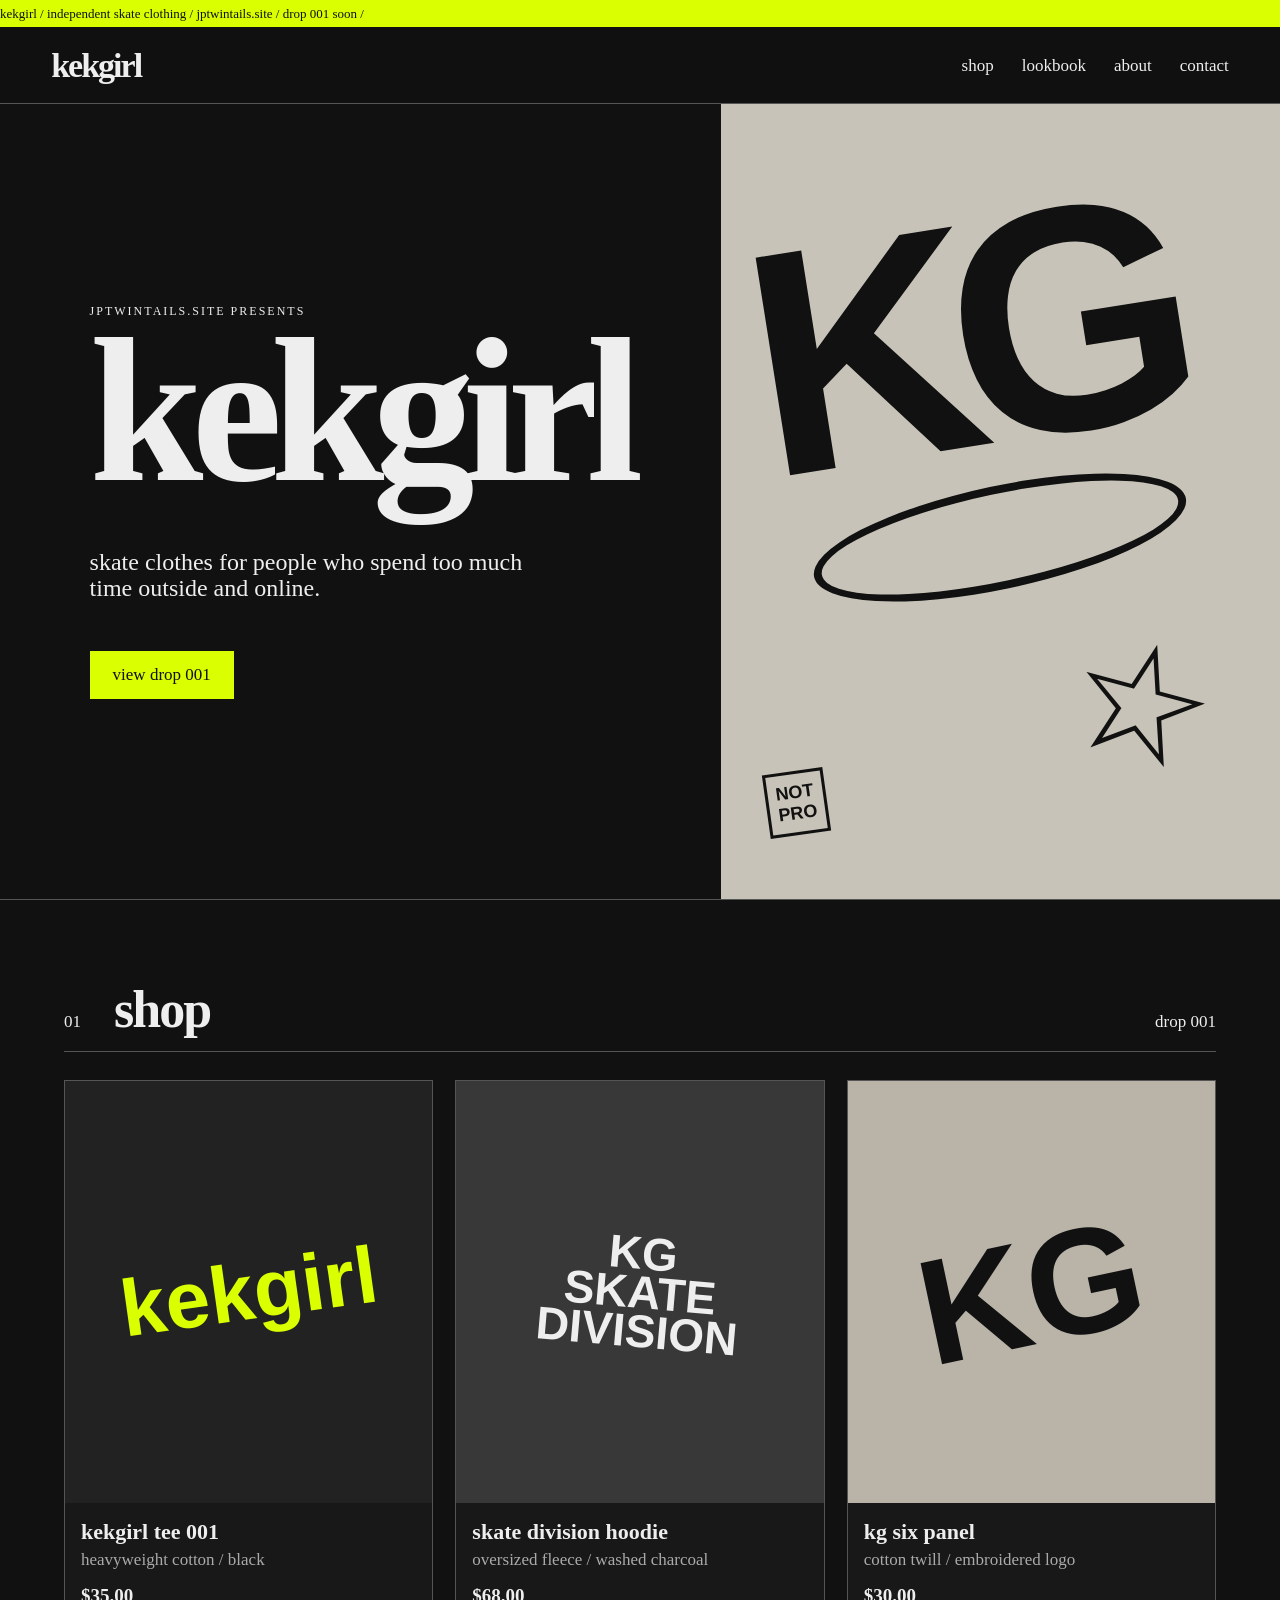
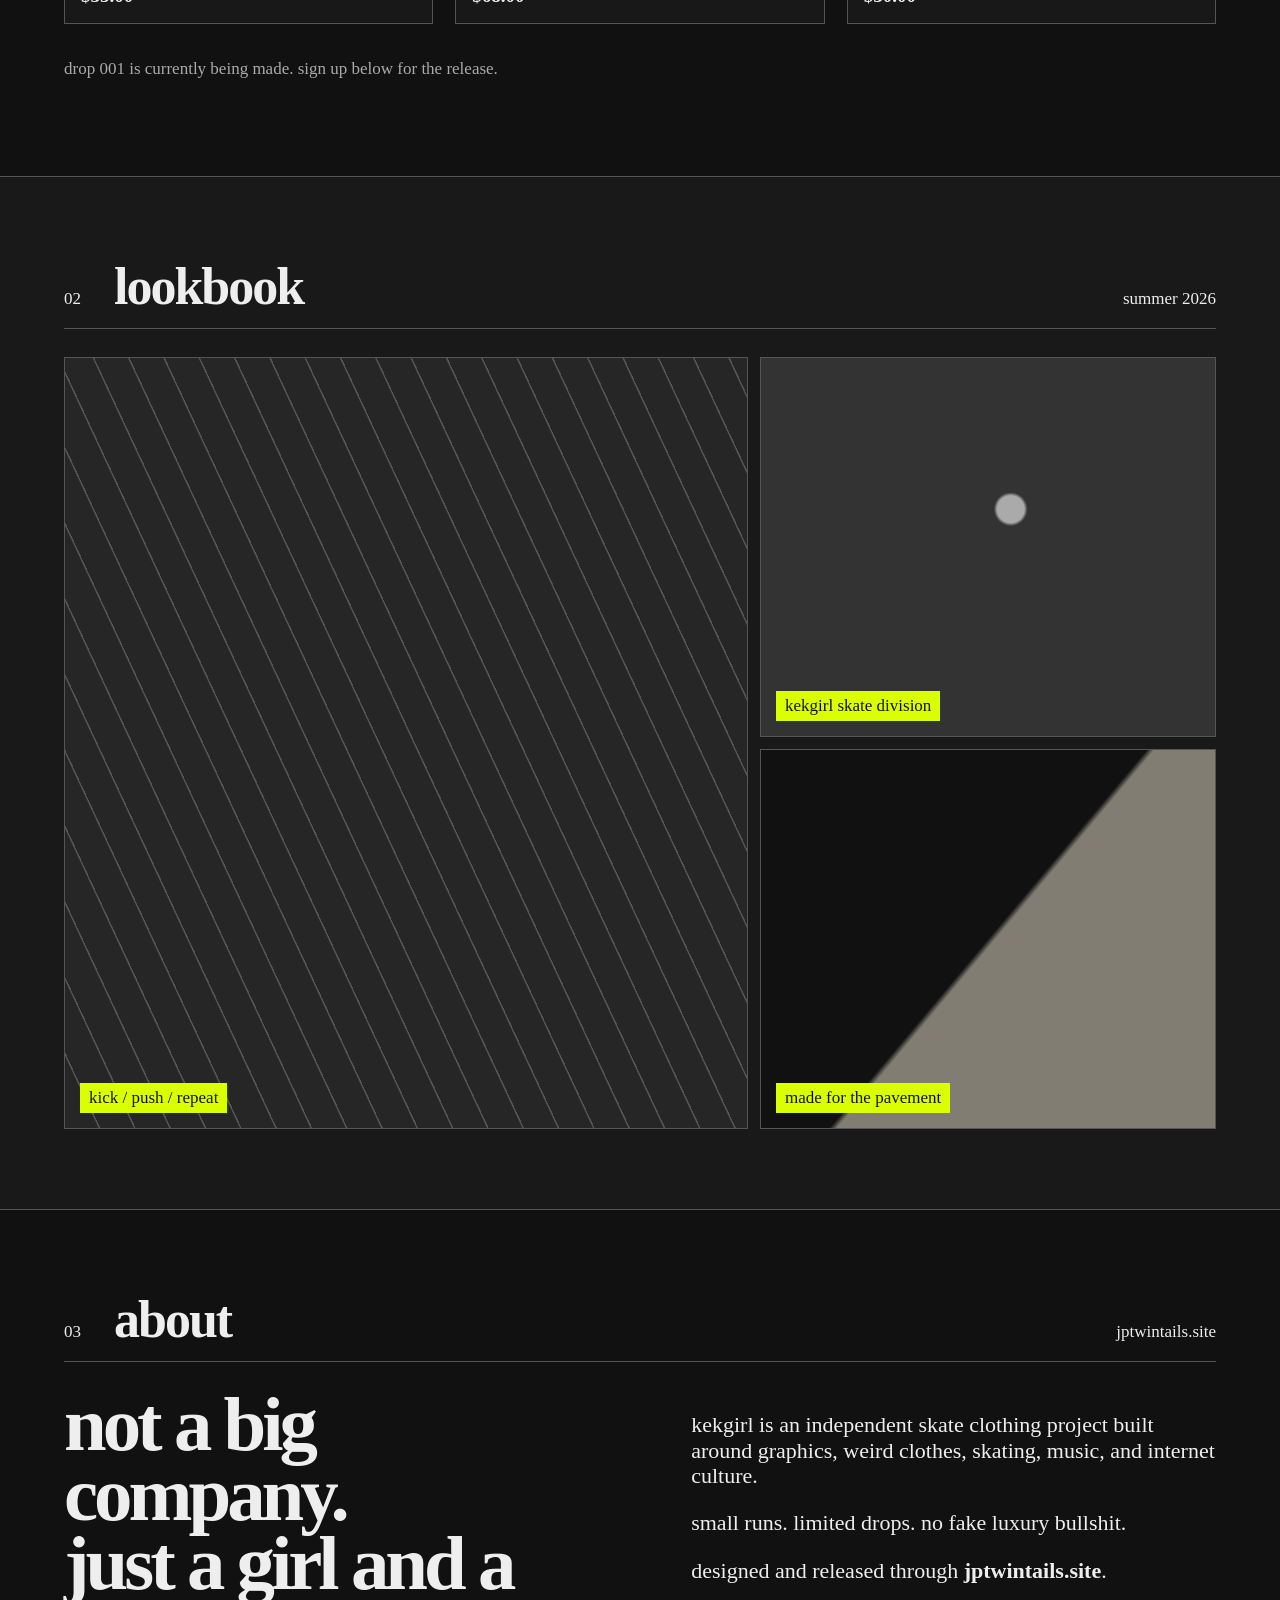
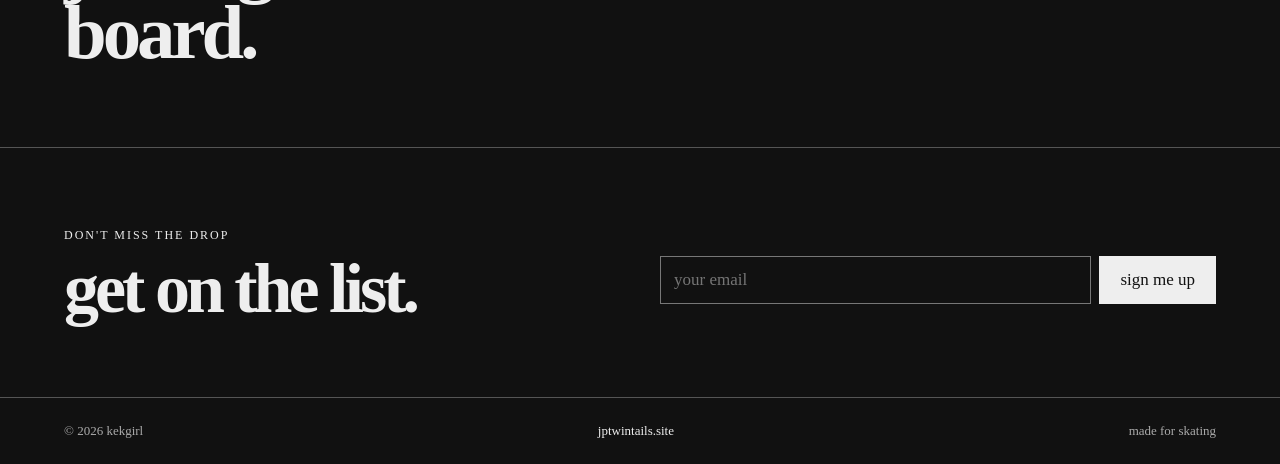
==== index.html @ ff152572 "Add files via upload" ====
<!doctype html>
<html lang="en">
<head>
  <meta charset="utf-8">
  <meta name="viewport" content="width=device-width,initial-scale=1">
  <title>jptwintails.site — kekgirl</title>
  <meta name="description" content="kekgirl — independent skate clothing from jptwintails.site.">
  <link rel="stylesheet" href="style.css">
</head>
<body>
  <div class="ticker">kekgirl / independent skate clothing / jptwintails.site / drop 001 soon /</div>

  <header class="site-header">
    <a class="logo" href="index.html">kekgirl</a>
    <button class="menu-button" aria-label="open menu">menu</button>
    <nav>
      <a href="#shop">shop</a>
      <a href="#lookbook">lookbook</a>
      <a href="#about">about</a>
      <a href="#contact">contact</a>
    </nav>
  </header>

  <main>
    <section class="hero">
      <div class="hero-copy">
        <p class="eyebrow">jptwintails.site presents</p>
        <h1>kekgirl</h1>
        <p class="hero-text">skate clothes for people who spend too much time outside and online.</p>
        <a class="button" href="#shop">view drop 001</a>
      </div>
      <div class="hero-art" aria-label="kekgirl skate graphic">
        <div class="scribble">KG</div>
        <div class="deck"></div>
        <div class="girl">☆</div>
        <span class="stamp">NOT<br>PRO</span>
      </div>
    </section>

    <section id="shop" class="section">
      <div class="section-title">
        <span>01</span><h2>shop</h2><span>drop 001</span>
      </div>
      <div class="products">
        <article class="product">
          <div class="product-image tee"><span>kekgirl</span></div>
          <div class="product-info"><h3>kekgirl tee 001</h3><p>heavyweight cotton / black</p><strong>$35.00</strong></div>
        </article>
        <article class="product">
          <div class="product-image hoodie"><span>KG<br>SKATE<br>DIVISION</span></div>
          <div class="product-info"><h3>skate division hoodie</h3><p>oversized fleece / washed charcoal</p><strong>$68.00</strong></div>
        </article>
        <article class="product">
          <div class="product-image cap"><span>KG</span></div>
          <div class="product-info"><h3>kg six panel</h3><p>cotton twill / embroidered logo</p><strong>$30.00</strong></div>
        </article>
      </div>
      <p class="coming">drop 001 is currently being made. sign up below for the release.</p>
    </section>

    <section id="lookbook" class="lookbook section">
      <div class="section-title"><span>02</span><h2>lookbook</h2><span>summer 2026</span></div>
      <div class="look-grid">
        <div class="look look-a"><span>kick / push / repeat</span></div>
        <div class="look look-b"><span>kekgirl skate division</span></div>
        <div class="look look-c"><span>made for the pavement</span></div>
      </div>
    </section>

    <section id="about" class="about section">
      <div class="section-title"><span>03</span><h2>about</h2><span>jptwintails.site</span></div>
      <div class="about-grid">
        <h2>not a big company.<br>just a girl and a board.</h2>
        <div>
          <p>kekgirl is an independent skate clothing project built around graphics, weird clothes, skating, music, and internet culture.</p>
          <p>small runs. limited drops. no fake luxury bullshit.</p>
          <p>designed and released through <b>jptwintails.site</b>.</p>
        </div>
      </div>
    </section>

    <section id="contact" class="signup section">
      <div>
        <p class="eyebrow">don't miss the drop</p>
        <h2>get on the list.</h2>
      </div>
      <form onsubmit="event.preventDefault(); this.querySelector('.status').textContent='you are on the list.';">
        <input type="email" placeholder="your email" required>
        <button type="submit">sign me up</button>
        <small class="status"></small>
      </form>
    </section>
  </main>

  <footer>
    <span>© 2026 kekgirl</span>
    <a href="index.html">jptwintails.site</a>
    <span>made for skating</span>
  </footer>
  <script src="script.js"></script>
</body>
</html>
---- style.css ----
*{box-sizing:border-box}html{scroll-behavior:smooth}body{margin:0;background:#111;color:#eee;font-family:"Times New Roman",Times,serif;font-size:17px;overflow-x:hidden}a{color:inherit;text-decoration:none}button,input{font:inherit}.ticker{height:28px;background:#d9ff00;color:#111;display:flex;align-items:center;white-space:nowrap;overflow:hidden;font-size:13px;text-transform:lowercase;border-bottom:1px solid #111}.site-header{height:76px;border-bottom:1px solid #555;display:flex;align-items:center;justify-content:space-between;padding:0 4vw;position:sticky;top:0;background:#111e;backdrop-filter:blur(8px);z-index:10}.logo{font-size:34px;font-weight:bold;letter-spacing:-2px}.site-header nav{display:flex;gap:28px;text-transform:lowercase}.site-header nav a:hover{text-decoration:underline}.menu-button{display:none;background:none;border:0;color:#eee}.hero{min-height:calc(100vh - 104px);display:grid;grid-template-columns:1fr 1fr;border-bottom:1px solid #555}.hero-copy{padding:10vw 7vw;display:flex;flex-direction:column;align-items:flex-start;justify-content:center}.eyebrow{text-transform:uppercase;font-size:12px;letter-spacing:2px;margin:0 0 18px}.hero h1{font-size:clamp(90px,16vw,220px);line-height:.72;margin:0 0 40px;letter-spacing:-12px}.hero-text{font-size:24px;max-width:470px;line-height:1.1}.button{margin-top:25px;background:#d9ff00;color:#111;padding:13px 22px;border:1px solid #d9ff00}.button:hover{background:#111;color:#d9ff00}.hero-art{position:relative;overflow:hidden;background:#c7c3b8;min-height:550px;color:#111}.scribble{position:absolute;font:bold 25vw/1 Arial,sans-serif;letter-spacing:-30px;left:5%;top:9%;transform:rotate(-9deg)}.deck{position:absolute;width:68%;height:13%;border:8px solid #111;border-radius:50%;left:16%;top:48%;transform:rotate(-12deg)}.girl{position:absolute;right:12%;bottom:13%;font:160px Arial;transform:rotate(15deg)}.stamp{position:absolute;left:8%;bottom:8%;border:3px solid #111;padding:8px;font:bold 18px Arial;transform:rotate(-8deg)}.section{padding:80px 5vw;border-bottom:1px solid #555}.section-title{display:grid;grid-template-columns:50px 1fr auto;align-items:baseline;border-bottom:1px solid #555;padding-bottom:12px;margin-bottom:28px;text-transform:lowercase}.section-title h2{font-size:52px;margin:0;letter-spacing:-2px}.products{display:grid;grid-template-columns:repeat(3,1fr);gap:22px}.product{border:1px solid #555;background:#181818}.product-image{aspect-ratio:1/1.15;display:flex;align-items:center;justify-content:center;position:relative;overflow:hidden}.product-image.tee{background:#222;color:#d9ff00}.tee span{font:bold 80px Arial;transform:rotate(-8deg)}.product-image.hoodie{background:#383838}.hoodie span{font:bold 46px Arial;text-align:center;line-height:.85;transform:rotate(5deg)}.product-image.cap{background:#b9b3a8;color:#111}.cap span{font:bold 150px Arial;transform:rotate(-12deg)}.product-info{padding:16px}.product-info h3{margin:0 0 5px;font-size:22px}.product-info p{margin:0 0 15px;color:#aaa}.product-info strong{font-size:19px}.coming{color:#aaa;margin-top:35px}.lookbook{background:#191919}.look-grid{display:grid;grid-template-columns:1.2fr .8fr;grid-template-rows:380px 380px;gap:12px}.look{border:1px solid #555;background:#333;position:relative;overflow:hidden}.look span{position:absolute;bottom:15px;left:15px;background:#d9ff00;color:#111;padding:5px 9px}.look-a{grid-row:span 2;background:repeating-linear-gradient(65deg,#262626 0 30px,#555 31px 32px)}.look-b{background:radial-gradient(circle at 55% 40%,#aaa 0 4%,#333 5% 100%)}.look-c{background:linear-gradient(130deg,#111 0 50%,#827d72 51%)}.about-grid{display:grid;grid-template-columns:1fr 1fr;gap:8vw}.about-grid h2{font-size:clamp(40px,6vw,82px);line-height:.9;letter-spacing:-4px;margin:0}.about-grid p{font-size:22px;line-height:1.15}.signup{display:grid;grid-template-columns:1fr 1fr;gap:40px;align-items:end}.signup h2{font-size:70px;line-height:.8;margin:0;letter-spacing:-4px}.signup form{display:flex;flex-wrap:wrap;gap:8px}.signup input{flex:1;min-width:200px;background:#111;color:#eee;border:1px solid #777;padding:13px}.signup button{background:#eee;color:#111;border:1px solid #eee;padding:13px 20px;cursor:pointer}.status{width:100%;color:#d9ff00;margin-top:5px}footer{display:flex;justify-content:space-between;padding:25px 5vw;font-size:13px;text-transform:lowercase;color:#aaa}footer a{color:#eee}@media(max-width:760px){.site-header{height:60px}.site-header nav{display:none}.menu-button{display:block}.hero{grid-template-columns:1fr}.hero-copy{min-height:75vh;padding:70px 8vw}.hero-art{min-height:400px}.products{grid-template-columns:1fr}.look-grid{grid-template-columns:1fr;grid-template-rows:300px 300px 300px}.look-a{grid-row:auto}.about-grid,.signup{grid-template-columns:1fr}.section{padding:55px 6vw}.section-title h2{font-size:40px}.hero h1{letter-spacing:-7px}.signup h2{font-size:58px}footer{gap:12px;flex-direction:column}}
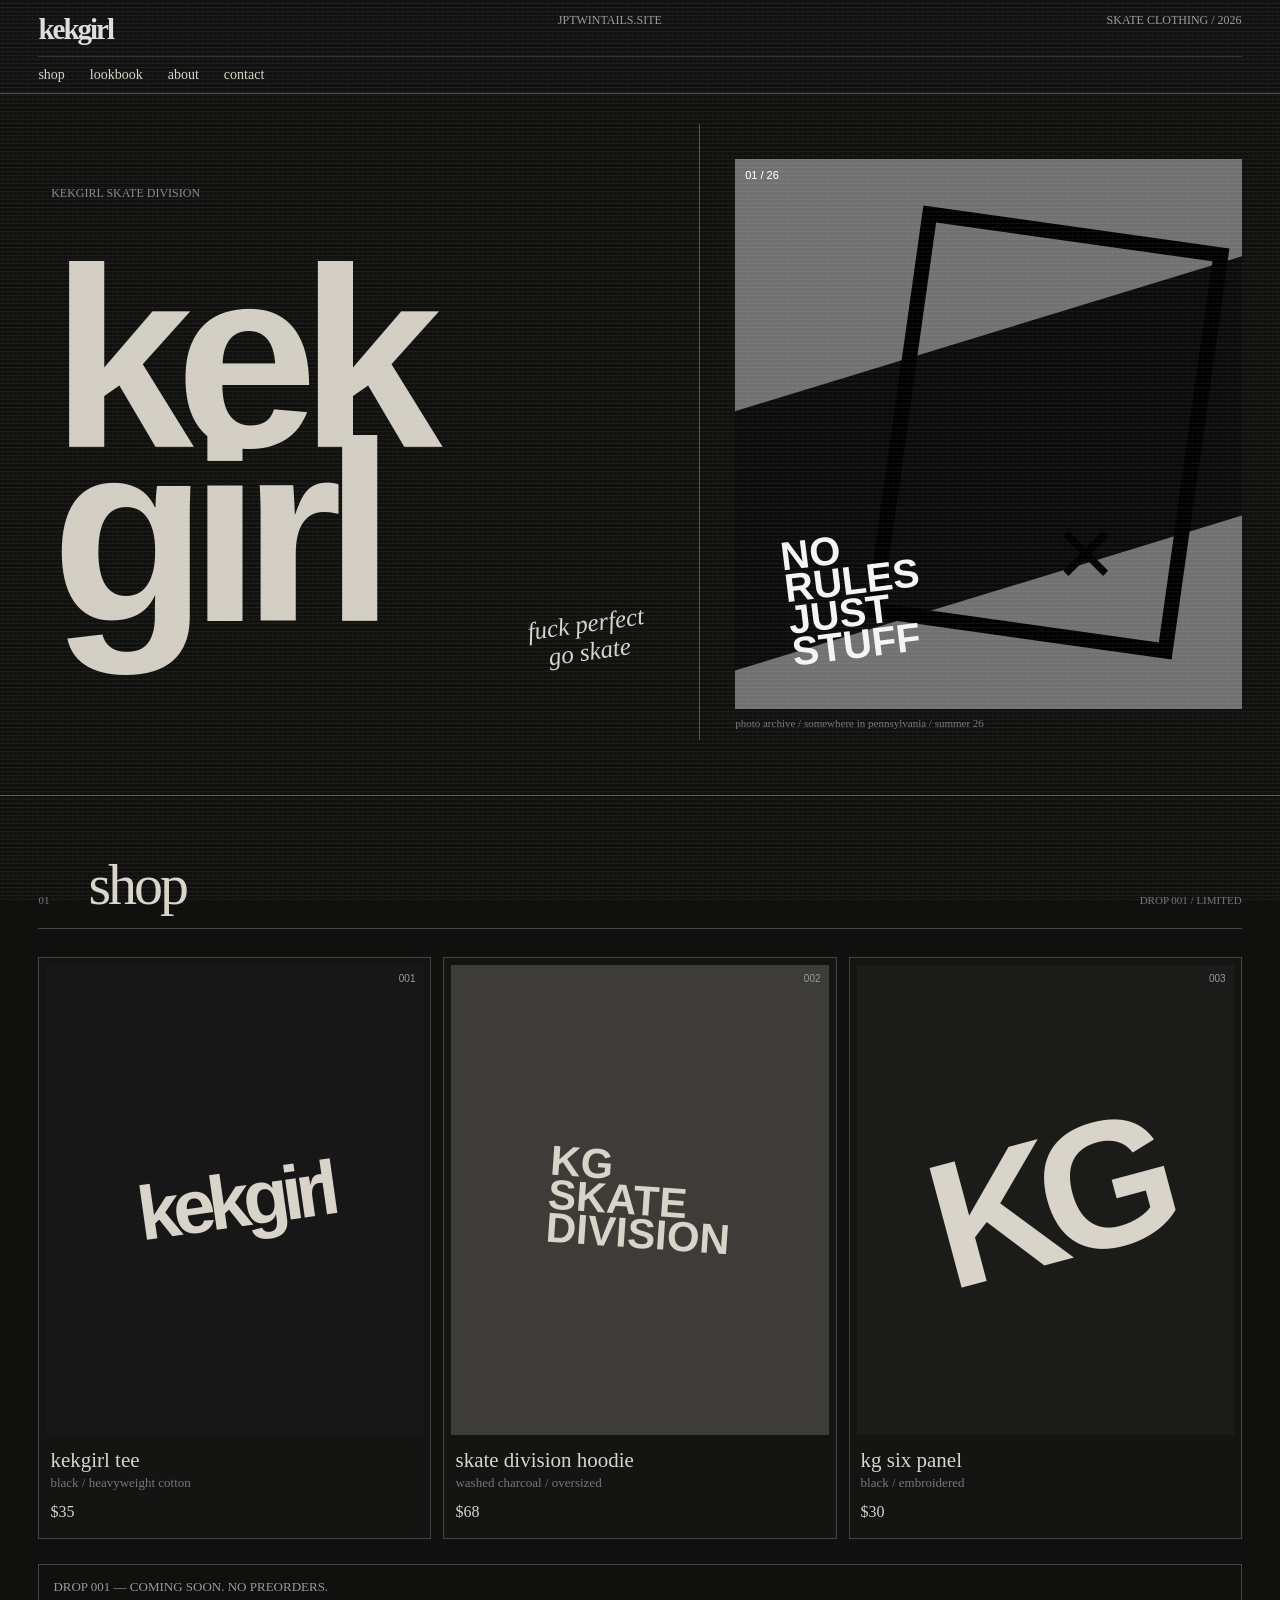
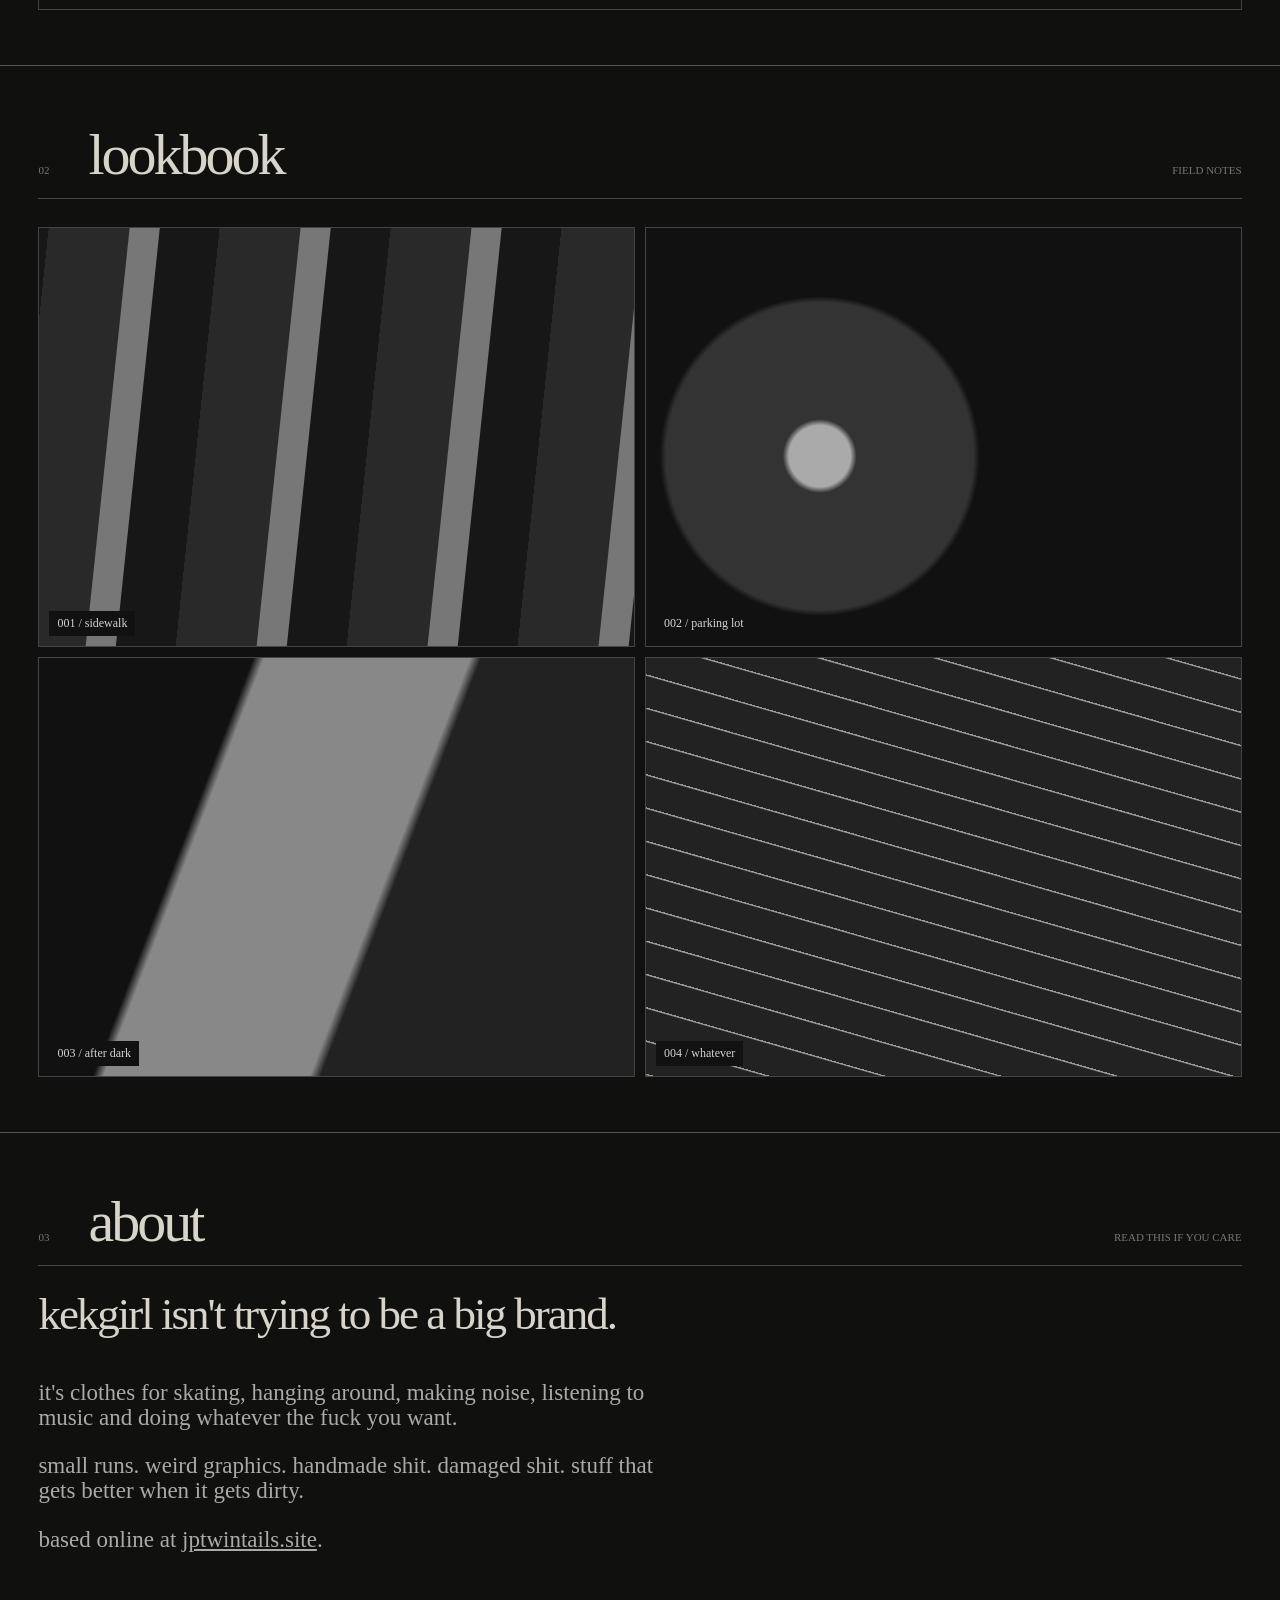
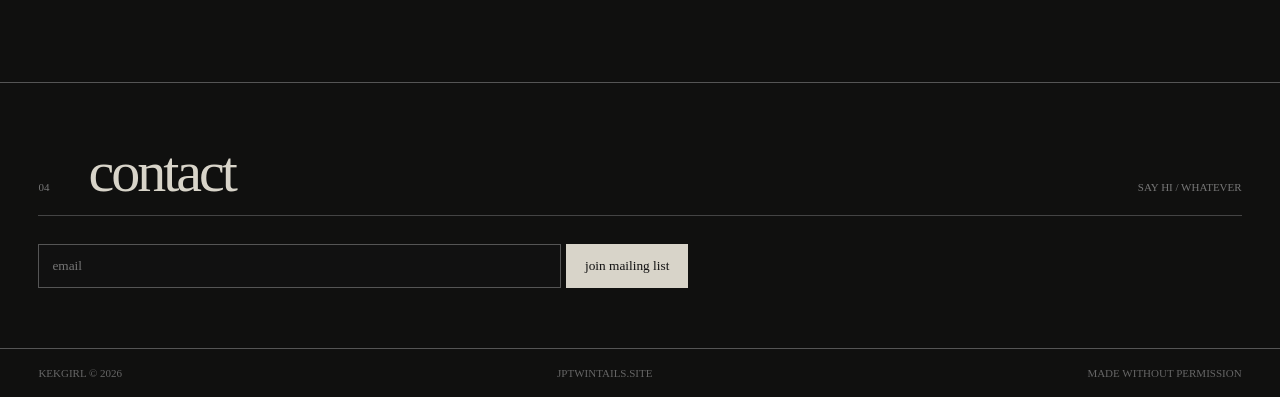
==== commit 70dff875: "Add files via upload" ====
--- a/index.html
+++ b/index.html
@@ -1,102 +1,104 @@
 <!doctype html>
 <html lang="en">
 <head>
-  <meta charset="utf-8">
-  <meta name="viewport" content="width=device-width,initial-scale=1">
-  <title>jptwintails.site — kekgirl</title>
-  <meta name="description" content="kekgirl — independent skate clothing from jptwintails.site.">
-  <link rel="stylesheet" href="style.css">
+<meta charset="utf-8">
+<meta name="viewport" content="width=device-width,initial-scale=1">
+<title>jptwintails.site — kekgirl</title>
+<link rel="stylesheet" href="style.css">
 </head>
 <body>
-  <div class="ticker">kekgirl / independent skate clothing / jptwintails.site / drop 001 soon /</div>
+<div class="noise"></div>
 
-  <header class="site-header">
-    <a class="logo" href="index.html">kekgirl</a>
-    <button class="menu-button" aria-label="open menu">menu</button>
-    <nav>
-      <a href="#shop">shop</a>
-      <a href="#lookbook">lookbook</a>
-      <a href="#about">about</a>
-      <a href="#contact">contact</a>
-    </nav>
-  </header>
+<header>
+  <div class="topline">
+    <a href="#" class="brand">kekgirl</a>
+    <span>jptwintails.site</span>
+    <span>skate clothing / 2026</span>
+  </div>
+  <nav>
+    <a href="#shop">shop</a>
+    <a href="#lookbook">lookbook</a>
+    <a href="#about">about</a>
+    <a href="#contact">contact</a>
+  </nav>
+</header>
 
-  <main>
-    <section class="hero">
-      <div class="hero-copy">
-        <p class="eyebrow">jptwintails.site presents</p>
-        <h1>kekgirl</h1>
-        <p class="hero-text">skate clothes for people who spend too much time outside and online.</p>
-        <a class="button" href="#shop">view drop 001</a>
-      </div>
-      <div class="hero-art" aria-label="kekgirl skate graphic">
-        <div class="scribble">KG</div>
-        <div class="deck"></div>
-        <div class="girl">☆</div>
-        <span class="stamp">NOT<br>PRO</span>
-      </div>
-    </section>
+<main>
+<section class="hero">
+  <div class="hero-left">
+    <p>kekgirl skate division</p>
+    <h1>kek<br>girl</h1>
+    <div class="scribble">fuck perfect<br>go skate</div>
+  </div>
+  <div class="hero-right">
+    <div class="fake-photo">
+      <span class="photo-mark">01 / 26</span>
+      <span class="x">×</span>
+      <span class="photo-text">NO<br>RULES<br>JUST<br>STUFF</span>
+    </div>
+    <p class="caption">photo archive / somewhere in pennsylvania / summer 26</p>
+  </div>
+</section>
 
-    <section id="shop" class="section">
-      <div class="section-title">
-        <span>01</span><h2>shop</h2><span>drop 001</span>
-      </div>
-      <div class="products">
-        <article class="product">
-          <div class="product-image tee"><span>kekgirl</span></div>
-          <div class="product-info"><h3>kekgirl tee 001</h3><p>heavyweight cotton / black</p><strong>$35.00</strong></div>
-        </article>
-        <article class="product">
-          <div class="product-image hoodie"><span>KG<br>SKATE<br>DIVISION</span></div>
-          <div class="product-info"><h3>skate division hoodie</h3><p>oversized fleece / washed charcoal</p><strong>$68.00</strong></div>
-        </article>
-        <article class="product">
-          <div class="product-image cap"><span>KG</span></div>
-          <div class="product-info"><h3>kg six panel</h3><p>cotton twill / embroidered logo</p><strong>$30.00</strong></div>
-        </article>
-      </div>
-      <p class="coming">drop 001 is currently being made. sign up below for the release.</p>
-    </section>
+<section id="shop">
+  <div class="heading"><span>01</span><h2>shop</h2><small>drop 001 / limited</small></div>
+  <div class="items">
+    <article>
+      <div class="itempic item1"><b>kekgirl</b><i>001</i></div>
+      <h3>kekgirl tee</h3>
+      <p>black / heavyweight cotton</p>
+      <strong>$35</strong>
+    </article>
+    <article>
+      <div class="itempic item2"><b>KG<br>SKATE<br>DIVISION</b><i>002</i></div>
+      <h3>skate division hoodie</h3>
+      <p>washed charcoal / oversized</p>
+      <strong>$68</strong>
+    </article>
+    <article>
+      <div class="itempic item3"><b>KG</b><i>003</i></div>
+      <h3>kg six panel</h3>
+      <p>black / embroidered</p>
+      <strong>$30</strong>
+    </article>
+  </div>
+  <div class="notice">drop 001 — coming soon. no preorders.</div>
+</section>
 
-    <section id="lookbook" class="lookbook section">
-      <div class="section-title"><span>02</span><h2>lookbook</h2><span>summer 2026</span></div>
-      <div class="look-grid">
-        <div class="look look-a"><span>kick / push / repeat</span></div>
-        <div class="look look-b"><span>kekgirl skate division</span></div>
-        <div class="look look-c"><span>made for the pavement</span></div>
-      </div>
-    </section>
+<section id="lookbook">
+  <div class="heading"><span>02</span><h2>lookbook</h2><small>field notes</small></div>
+  <div class="archive">
+    <div class="frame a"><span>001 / sidewalk</span></div>
+    <div class="frame b"><span>002 / parking lot</span></div>
+    <div class="frame c"><span>003 / after dark</span></div>
+    <div class="frame d"><span>004 / whatever</span></div>
+  </div>
+</section>
 
-    <section id="about" class="about section">
-      <div class="section-title"><span>03</span><h2>about</h2><span>jptwintails.site</span></div>
-      <div class="about-grid">
-        <h2>not a big company.<br>just a girl and a board.</h2>
-        <div>
-          <p>kekgirl is an independent skate clothing project built around graphics, weird clothes, skating, music, and internet culture.</p>
-          <p>small runs. limited drops. no fake luxury bullshit.</p>
-          <p>designed and released through <b>jptwintails.site</b>.</p>
-        </div>
-      </div>
-    </section>
+<section id="about" class="about">
+  <div class="heading"><span>03</span><h2>about</h2><small>read this if you care</small></div>
+  <div class="abouttext">
+    <h3>kekgirl isn't trying to be a big brand.</h3>
+    <p>it's clothes for skating, hanging around, making noise, listening to music and doing whatever the fuck you want.</p>
+    <p>small runs. weird graphics. handmade shit. damaged shit. stuff that gets better when it gets dirty.</p>
+    <p>based online at <u>jptwintails.site</u>.</p>
+  </div>
+</section>
 
-    <section id="contact" class="signup section">
-      <div>
-        <p class="eyebrow">don't miss the drop</p>
-        <h2>get on the list.</h2>
-      </div>
-      <form onsubmit="event.preventDefault(); this.querySelector('.status').textContent='you are on the list.';">
-        <input type="email" placeholder="your email" required>
-        <button type="submit">sign me up</button>
-        <small class="status"></small>
-      </form>
-    </section>
-  </main>
+<section id="contact" class="contact">
+  <div class="heading"><span>04</span><h2>contact</h2><small>say hi / whatever</small></div>
+  <form onsubmit="event.preventDefault();document.querySelector('.sent').textContent='sent.'">
+    <input type="email" placeholder="email" required>
+    <button>join mailing list</button>
+    <span class="sent"></span>
+  </form>
+</section>
+</main>
 
-  <footer>
-    <span>© 2026 kekgirl</span>
-    <a href="index.html">jptwintails.site</a>
-    <span>made for skating</span>
-  </footer>
-  <script src="script.js"></script>
+<footer>
+  <span>kekgirl © 2026</span>
+  <span>jptwintails.site</span>
+  <span>made without permission</span>
+</footer>
 </body>
 </html>
--- a/style.css
+++ b/style.css
@@ -1 +1,88 @@
-*{box-sizing:border-box}html{scroll-behavior:smooth}body{margin:0;background:#111;color:#eee;font-family:"Times New Roman",Times,serif;font-size:17px;overflow-x:hidden}a{color:inherit;text-decoration:none}button,input{font:inherit}.ticker{height:28px;background:#d9ff00;color:#111;display:flex;align-items:center;white-space:nowrap;overflow:hidden;font-size:13px;text-transform:lowercase;border-bottom:1px solid #111}.site-header{height:76px;border-bottom:1px solid #555;display:flex;align-items:center;justify-content:space-between;padding:0 4vw;position:sticky;top:0;background:#111e;backdrop-filter:blur(8px);z-index:10}.logo{font-size:34px;font-weight:bold;letter-spacing:-2px}.site-header nav{display:flex;gap:28px;text-transform:lowercase}.site-header nav a:hover{text-decoration:underline}.menu-button{display:none;background:none;border:0;color:#eee}.hero{min-height:calc(100vh - 104px);display:grid;grid-template-columns:1fr 1fr;border-bottom:1px solid #555}.hero-copy{padding:10vw 7vw;display:flex;flex-direction:column;align-items:flex-start;justify-content:center}.eyebrow{text-transform:uppercase;font-size:12px;letter-spacing:2px;margin:0 0 18px}.hero h1{font-size:clamp(90px,16vw,220px);line-height:.72;margin:0 0 40px;letter-spacing:-12px}.hero-text{font-size:24px;max-width:470px;line-height:1.1}.button{margin-top:25px;background:#d9ff00;color:#111;padding:13px 22px;border:1px solid #d9ff00}.button:hover{background:#111;color:#d9ff00}.hero-art{position:relative;overflow:hidden;background:#c7c3b8;min-height:550px;color:#111}.scribble{position:absolute;font:bold 25vw/1 Arial,sans-serif;letter-spacing:-30px;left:5%;top:9%;transform:rotate(-9deg)}.deck{position:absolute;width:68%;height:13%;border:8px solid #111;border-radius:50%;left:16%;top:48%;transform:rotate(-12deg)}.girl{position:absolute;right:12%;bottom:13%;font:160px Arial;transform:rotate(15deg)}.stamp{position:absolute;left:8%;bottom:8%;border:3px solid #111;padding:8px;font:bold 18px Arial;transform:rotate(-8deg)}.section{padding:80px 5vw;border-bottom:1px solid #555}.section-title{display:grid;grid-template-columns:50px 1fr auto;align-items:baseline;border-bottom:1px solid #555;padding-bottom:12px;margin-bottom:28px;text-transform:lowercase}.section-title h2{font-size:52px;margin:0;letter-spacing:-2px}.products{display:grid;grid-template-columns:repeat(3,1fr);gap:22px}.product{border:1px solid #555;background:#181818}.product-image{aspect-ratio:1/1.15;display:flex;align-items:center;justify-content:center;position:relative;overflow:hidden}.product-image.tee{background:#222;color:#d9ff00}.tee span{font:bold 80px Arial;transform:rotate(-8deg)}.product-image.hoodie{background:#383838}.hoodie span{font:bold 46px Arial;text-align:center;line-height:.85;transform:rotate(5deg)}.product-image.cap{background:#b9b3a8;color:#111}.cap span{font:bold 150px Arial;transform:rotate(-12deg)}.product-info{padding:16px}.product-info h3{margin:0 0 5px;font-size:22px}.product-info p{margin:0 0 15px;color:#aaa}.product-info strong{font-size:19px}.coming{color:#aaa;margin-top:35px}.lookbook{background:#191919}.look-grid{display:grid;grid-template-columns:1.2fr .8fr;grid-template-rows:380px 380px;gap:12px}.look{border:1px solid #555;background:#333;position:relative;overflow:hidden}.look span{position:absolute;bottom:15px;left:15px;background:#d9ff00;color:#111;padding:5px 9px}.look-a{grid-row:span 2;background:repeating-linear-gradient(65deg,#262626 0 30px,#555 31px 32px)}.look-b{background:radial-gradient(circle at 55% 40%,#aaa 0 4%,#333 5% 100%)}.look-c{background:linear-gradient(130deg,#111 0 50%,#827d72 51%)}.about-grid{display:grid;grid-template-columns:1fr 1fr;gap:8vw}.about-grid h2{font-size:clamp(40px,6vw,82px);line-height:.9;letter-spacing:-4px;margin:0}.about-grid p{font-size:22px;line-height:1.15}.signup{display:grid;grid-template-columns:1fr 1fr;gap:40px;align-items:end}.signup h2{font-size:70px;line-height:.8;margin:0;letter-spacing:-4px}.signup form{display:flex;flex-wrap:wrap;gap:8px}.signup input{flex:1;min-width:200px;background:#111;color:#eee;border:1px solid #777;padding:13px}.signup button{background:#eee;color:#111;border:1px solid #eee;padding:13px 20px;cursor:pointer}.status{width:100%;color:#d9ff00;margin-top:5px}footer{display:flex;justify-content:space-between;padding:25px 5vw;font-size:13px;text-transform:lowercase;color:#aaa}footer a{color:#eee}@media(max-width:760px){.site-header{height:60px}.site-header nav{display:none}.menu-button{display:block}.hero{grid-template-columns:1fr}.hero-copy{min-height:75vh;padding:70px 8vw}.hero-art{min-height:400px}.products{grid-template-columns:1fr}.look-grid{grid-template-columns:1fr;grid-template-rows:300px 300px 300px}.look-a{grid-row:auto}.about-grid,.signup{grid-template-columns:1fr}.section{padding:55px 6vw}.section-title h2{font-size:40px}.hero h1{letter-spacing:-7px}.signup h2{font-size:58px}footer{gap:12px;flex-direction:column}}+*{box-sizing:border-box}
+html{scroll-behavior:smooth}
+body{margin:0;background:#10100f;color:#d8d4c9;font-family:"Times New Roman",serif;font-size:16px}
+a{color:inherit;text-decoration:none}
+a:hover{text-decoration:underline}
+body:before{content:"";position:fixed;inset:0;pointer-events:none;opacity:.055;background-image:repeating-linear-gradient(0deg,#fff 0,#fff 1px,transparent 1px,transparent 4px);z-index:20}
+.noise{position:fixed;inset:0;pointer-events:none;opacity:.035;background:radial-gradient(#fff 1px,transparent 1px);background-size:5px 5px;z-index:19}
+
+header{border-bottom:1px solid #555;padding:13px 3vw 0;background:#111;position:relative;z-index:5}
+.topline{display:flex;justify-content:space-between;gap:20px;font-size:12px;text-transform:uppercase;color:#999;border-bottom:1px solid #333;padding-bottom:10px}
+.brand{font-size:29px;color:#ddd;text-transform:lowercase;letter-spacing:-2px;font-weight:bold}
+nav{display:flex;gap:25px;padding:10px 0;font-size:14px}
+nav a{text-transform:lowercase}
+
+main{max-width:1450px;margin:auto}
+section{padding:55px 3vw;border-bottom:1px solid #555}
+
+.hero{min-height:700px;display:grid;grid-template-columns:55% 45%;padding-top:30px}
+.hero-left{border-right:1px solid #555;padding:50px 5vw 30px 1vw;position:relative}
+.hero-left>p{font-size:12px;text-transform:uppercase;color:#888}
+.hero h1{font-family:Arial,sans-serif;font-size:clamp(120px,20vw,285px);line-height:.68;letter-spacing:-18px;margin:70px 0 0;color:#d2cec3}
+.scribble{position:absolute;right:8%;bottom:12%;font:italic 25px Georgia;transform:rotate(-8deg);text-align:center}
+.hero-right{padding:35px 0 0 35px}
+.fake-photo{height:550px;background:#77746b;position:relative;filter:contrast(1.25) grayscale(1);overflow:hidden}
+.fake-photo:before{content:"";position:absolute;width:180%;height:45%;background:#222;left:-30%;top:30%;transform:rotate(-17deg)}
+.fake-photo:after{content:"";position:absolute;width:55%;height:70%;border:15px solid #191919;right:8%;top:12%;transform:rotate(8deg)}
+.photo-mark{position:absolute;top:10px;left:10px;font:11px Arial;color:#eee;z-index:2}
+.x{position:absolute;right:25%;bottom:18%;font:100px Arial;color:#111;z-index:2}
+.photo-text{position:absolute;left:10%;bottom:9%;font:bold 40px Arial;line-height:.8;z-index:2;color:#ddd;transform:rotate(-7deg)}
+.caption{font-size:11px;color:#777;margin-top:8px}
+
+.heading{display:grid;grid-template-columns:35px 1fr auto;gap:15px;align-items:baseline;border-bottom:1px solid #444;padding-bottom:10px;margin-bottom:28px}
+.heading h2{font-size:58px;letter-spacing:-3px;margin:0;font-weight:normal}
+.heading span,.heading small{font-size:11px;color:#777;text-transform:uppercase}
+
+.items{display:grid;grid-template-columns:repeat(3,1fr);gap:12px}
+.items article{border:1px solid #444;padding:7px;background:#141413}
+.itempic{height:470px;position:relative;display:flex;align-items:center;justify-content:center;overflow:hidden}
+.itempic i{position:absolute;top:8px;right:8px;font:10px Arial;color:#999}
+.item1{background:#171717}
+.item1 b{font:bold 76px Arial;letter-spacing:-7px;transform:rotate(-8deg)}
+.item2{background:#3d3c39}
+.item2 b{font:bold 42px Arial;line-height:.8;transform:rotate(4deg)}
+.item3{background:#1b1b1a}
+.item3 b{font:bold 180px Arial;letter-spacing:-20px;transform:rotate(-15deg)}
+article h3{font-size:21px;font-weight:normal;margin:13px 4px 2px}
+article p{font-size:13px;color:#777;margin:0 4px 12px}
+article strong{font-weight:normal;margin:0 4px 10px;display:block}
+.notice{border:1px solid #444;margin-top:25px;padding:14px;font-size:13px;color:#999;text-transform:uppercase}
+
+.archive{display:grid;grid-template-columns:1fr 1fr;gap:10px}
+.frame{height:420px;border:1px solid #444;position:relative;overflow:hidden;background:#444;filter:grayscale(1)}
+.frame:before{content:"";position:absolute;inset:-20%;background:repeating-linear-gradient(105deg,#292929 0 80px,#777 81px 110px,#171717 111px 170px);transform:rotate(-9deg)}
+.frame span{position:absolute;bottom:10px;left:10px;background:#111;padding:5px 8px;font-size:12px}
+.frame.b:before{background:radial-gradient(circle at 35% 50%,#aaa 0 5%,#333 6% 25%,#111 26% 100%)}
+.frame.c:before{background:linear-gradient(120deg,#111 0 35%,#888 36% 55%,#222 56%)}
+.frame.d:before{background:repeating-linear-gradient(25deg,#222 0 30px,#999 31px 32px)}
+
+.about{min-height:550px}
+.abouttext{max-width:800px}
+.abouttext h3{font-size:45px;line-height:.9;font-weight:normal;letter-spacing:-2px;margin:20px 0 45px}
+.abouttext p{font-size:23px;line-height:1.1;max-width:650px;color:#aaa}
+
+.contact form{display:flex;max-width:650px;gap:5px;flex-wrap:wrap}
+.contact input{background:#111;border:1px solid #555;color:#ddd;padding:13px;font-family:inherit;flex:1;min-width:220px}
+.contact button{background:#d8d4c9;border:1px solid #d8d4c9;color:#111;padding:13px 18px;font-family:inherit;cursor:pointer}
+.sent{width:100%;color:#aaa;font-size:13px}
+
+footer{display:flex;justify-content:space-between;padding:18px 3vw;color:#666;font-size:11px;text-transform:uppercase}
+
+@media(max-width:800px){
+header{padding-left:5vw;padding-right:5vw}
+.topline span:last-child{display:none}
+.hero{grid-template-columns:1fr;min-height:auto}
+.hero-left{border-right:0;border-bottom:1px solid #555;padding:35px 0 80px}
+.hero h1{font-size:38vw;letter-spacing:-9px;margin-top:70px}
+.hero-right{padding:20px 0 0}
+.fake-photo{height:430px}
+.items{grid-template-columns:1fr}
+.itempic{height:380px}
+.archive{grid-template-columns:1fr}
+.frame{height:330px}
+section{padding:45px 5vw}
+.heading h2{font-size:45px}
+.abouttext h3{font-size:35px}
+.abouttext p{font-size:20px}
+footer{flex-direction:column;gap:7px}
+}
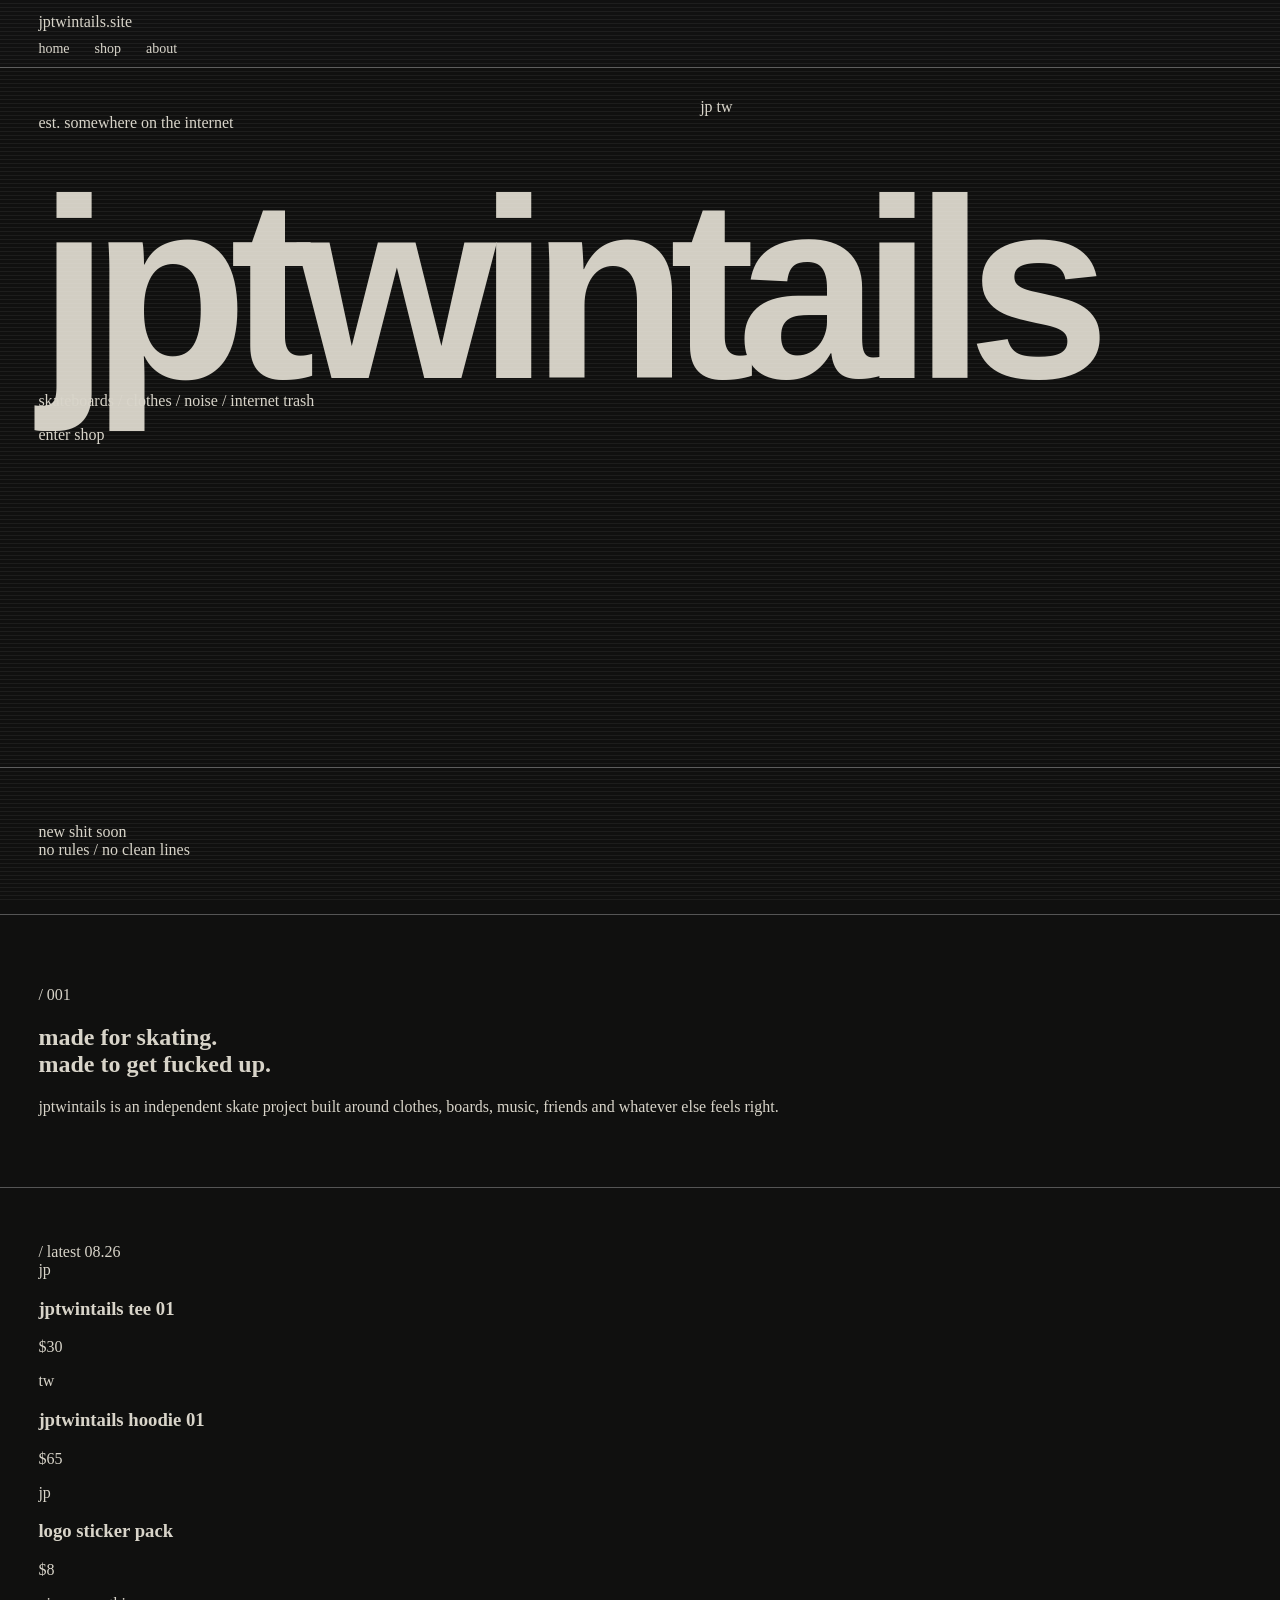
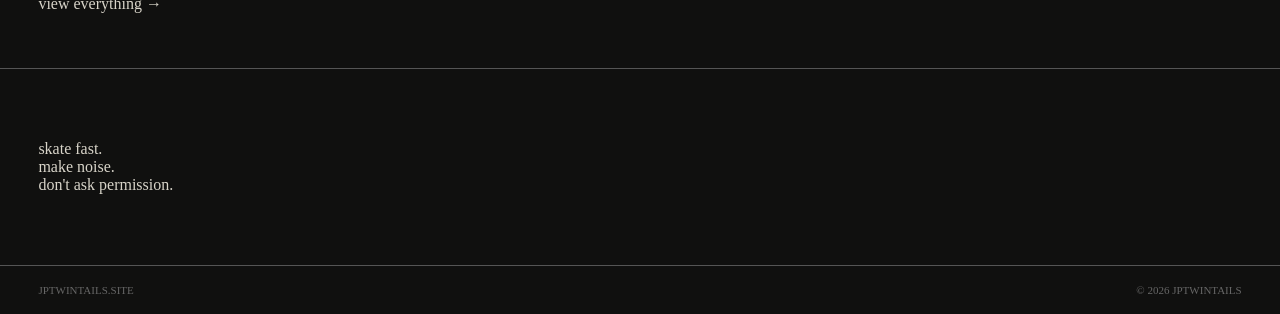
==== commit c99f4642: "Update index.html" ====
--- a/index.html
+++ b/index.html
@@ -1,104 +1,160 @@
-<!doctype html>
+<!DOCTYPE html>
 <html lang="en">
 <head>
-<meta charset="utf-8">
-<meta name="viewport" content="width=device-width,initial-scale=1">
-<title>jptwintails.site — kekgirl</title>
-<link rel="stylesheet" href="style.css">
+    <meta charset="utf-8">
+    <meta name="viewport" content="width=device-width, initial-scale=1">
+
+    <title>jptwintails.site</title>
+
+    <link rel="stylesheet" href="style.css">
 </head>
+
 <body>
-<div class="noise"></div>
 
-<header>
-  <div class="topline">
-    <a href="#" class="brand">kekgirl</a>
-    <span>jptwintails.site</span>
-    <span>skate clothing / 2026</span>
-  </div>
-  <nav>
-    <a href="#shop">shop</a>
-    <a href="#lookbook">lookbook</a>
-    <a href="#about">about</a>
-    <a href="#contact">contact</a>
-  </nav>
-</header>
+    <header class="site-header">
 
-<main>
-<section class="hero">
-  <div class="hero-left">
-    <p>kekgirl skate division</p>
-    <h1>kek<br>girl</h1>
-    <div class="scribble">fuck perfect<br>go skate</div>
-  </div>
-  <div class="hero-right">
-    <div class="fake-photo">
-      <span class="photo-mark">01 / 26</span>
-      <span class="x">×</span>
-      <span class="photo-text">NO<br>RULES<br>JUST<br>STUFF</span>
-    </div>
-    <p class="caption">photo archive / somewhere in pennsylvania / summer 26</p>
-  </div>
-</section>
+        <div class="logo">
+            jptwintails.site
+        </div>
 
-<section id="shop">
-  <div class="heading"><span>01</span><h2>shop</h2><small>drop 001 / limited</small></div>
-  <div class="items">
-    <article>
-      <div class="itempic item1"><b>kekgirl</b><i>001</i></div>
-      <h3>kekgirl tee</h3>
-      <p>black / heavyweight cotton</p>
-      <strong>$35</strong>
-    </article>
-    <article>
-      <div class="itempic item2"><b>KG<br>SKATE<br>DIVISION</b><i>002</i></div>
-      <h3>skate division hoodie</h3>
-      <p>washed charcoal / oversized</p>
-      <strong>$68</strong>
-    </article>
-    <article>
-      <div class="itempic item3"><b>KG</b><i>003</i></div>
-      <h3>kg six panel</h3>
-      <p>black / embroidered</p>
-      <strong>$30</strong>
-    </article>
-  </div>
-  <div class="notice">drop 001 — coming soon. no preorders.</div>
-</section>
+        <nav>
+            <a href="index.html">home</a>
+            <a href="shop.html">shop</a>
+            <a href="about.html">about</a>
+        </nav>
 
-<section id="lookbook">
-  <div class="heading"><span>02</span><h2>lookbook</h2><small>field notes</small></div>
-  <div class="archive">
-    <div class="frame a"><span>001 / sidewalk</span></div>
-    <div class="frame b"><span>002 / parking lot</span></div>
-    <div class="frame c"><span>003 / after dark</span></div>
-    <div class="frame d"><span>004 / whatever</span></div>
-  </div>
-</section>
+    </header>
 
-<section id="about" class="about">
-  <div class="heading"><span>03</span><h2>about</h2><small>read this if you care</small></div>
-  <div class="abouttext">
-    <h3>kekgirl isn't trying to be a big brand.</h3>
-    <p>it's clothes for skating, hanging around, making noise, listening to music and doing whatever the fuck you want.</p>
-    <p>small runs. weird graphics. handmade shit. damaged shit. stuff that gets better when it gets dirty.</p>
-    <p>based online at <u>jptwintails.site</u>.</p>
-  </div>
-</section>
 
-<section id="contact" class="contact">
-  <div class="heading"><span>04</span><h2>contact</h2><small>say hi / whatever</small></div>
-  <form onsubmit="event.preventDefault();document.querySelector('.sent').textContent='sent.'">
-    <input type="email" placeholder="email" required>
-    <button>join mailing list</button>
-    <span class="sent"></span>
-  </form>
-</section>
-</main>
+    <main>
 
-<footer>
-  <span>kekgirl © 2026</span>
-  <span>jptwintails.site</span>
-  <span>made without permission</span>
-</footer>
+        <section class="hero">
+
+            <div class="hero-text">
+                <p class="small">est. somewhere on the internet</p>
+
+                <h1>
+                    jptwintails
+                </h1>
+
+                <p class="tagline">
+                    skateboards / clothes / noise / internet trash
+                </p>
+
+                <a class="button" href="shop.html">
+                    enter shop
+                </a>
+            </div>
+
+            <div class="hero-mark">
+                <span>jp</span>
+                <span>tw</span>
+            </div>
+
+        </section>
+
+
+        <section class="announcement">
+
+            <div>new shit soon</div>
+
+            <div>no rules / no clean lines</div>
+
+        </section>
+
+
+        <section class="intro">
+
+            <p class="section-label">
+                / 001
+            </p>
+
+            <h2>
+                made for skating.
+                <br>
+                made to get fucked up.
+            </h2>
+
+            <p>
+                jptwintails is an independent skate project built
+                around clothes, boards, music, friends and whatever
+                else feels right.
+            </p>
+
+        </section>
+
+
+        <section class="featured">
+
+            <div class="featured-title">
+                <span>/ latest</span>
+                <span>08.26</span>
+            </div>
+
+            <div class="featured-grid">
+
+                <div class="product-card">
+                    <div class="fake-image">
+                        jp
+                    </div>
+
+                    <h3>jptwintails tee 01</h3>
+                    <p>$30</p>
+                </div>
+
+
+                <div class="product-card">
+                    <div class="fake-image">
+                        tw
+                    </div>
+
+                    <h3>jptwintails hoodie 01</h3>
+                    <p>$65</p>
+                </div>
+
+
+                <div class="product-card">
+                    <div class="fake-image">
+                        jp
+                    </div>
+
+                    <h3>logo sticker pack</h3>
+                    <p>$8</p>
+                </div>
+
+            </div>
+
+            <a class="shop-link" href="shop.html">
+                view everything →
+            </a>
+
+        </section>
+
+
+        <section class="manifesto">
+
+            <p>
+                skate fast.<br>
+                make noise.<br>
+                don't ask permission.
+            </p>
+
+        </section>
+
+    </main>
+
+
+    <footer>
+
+        <div>
+            jptwintails.site
+        </div>
+
+        <div>
+            © 2026 jptwintails
+        </div>
+
+    </footer>
+
 </body>
-</html>+</html>
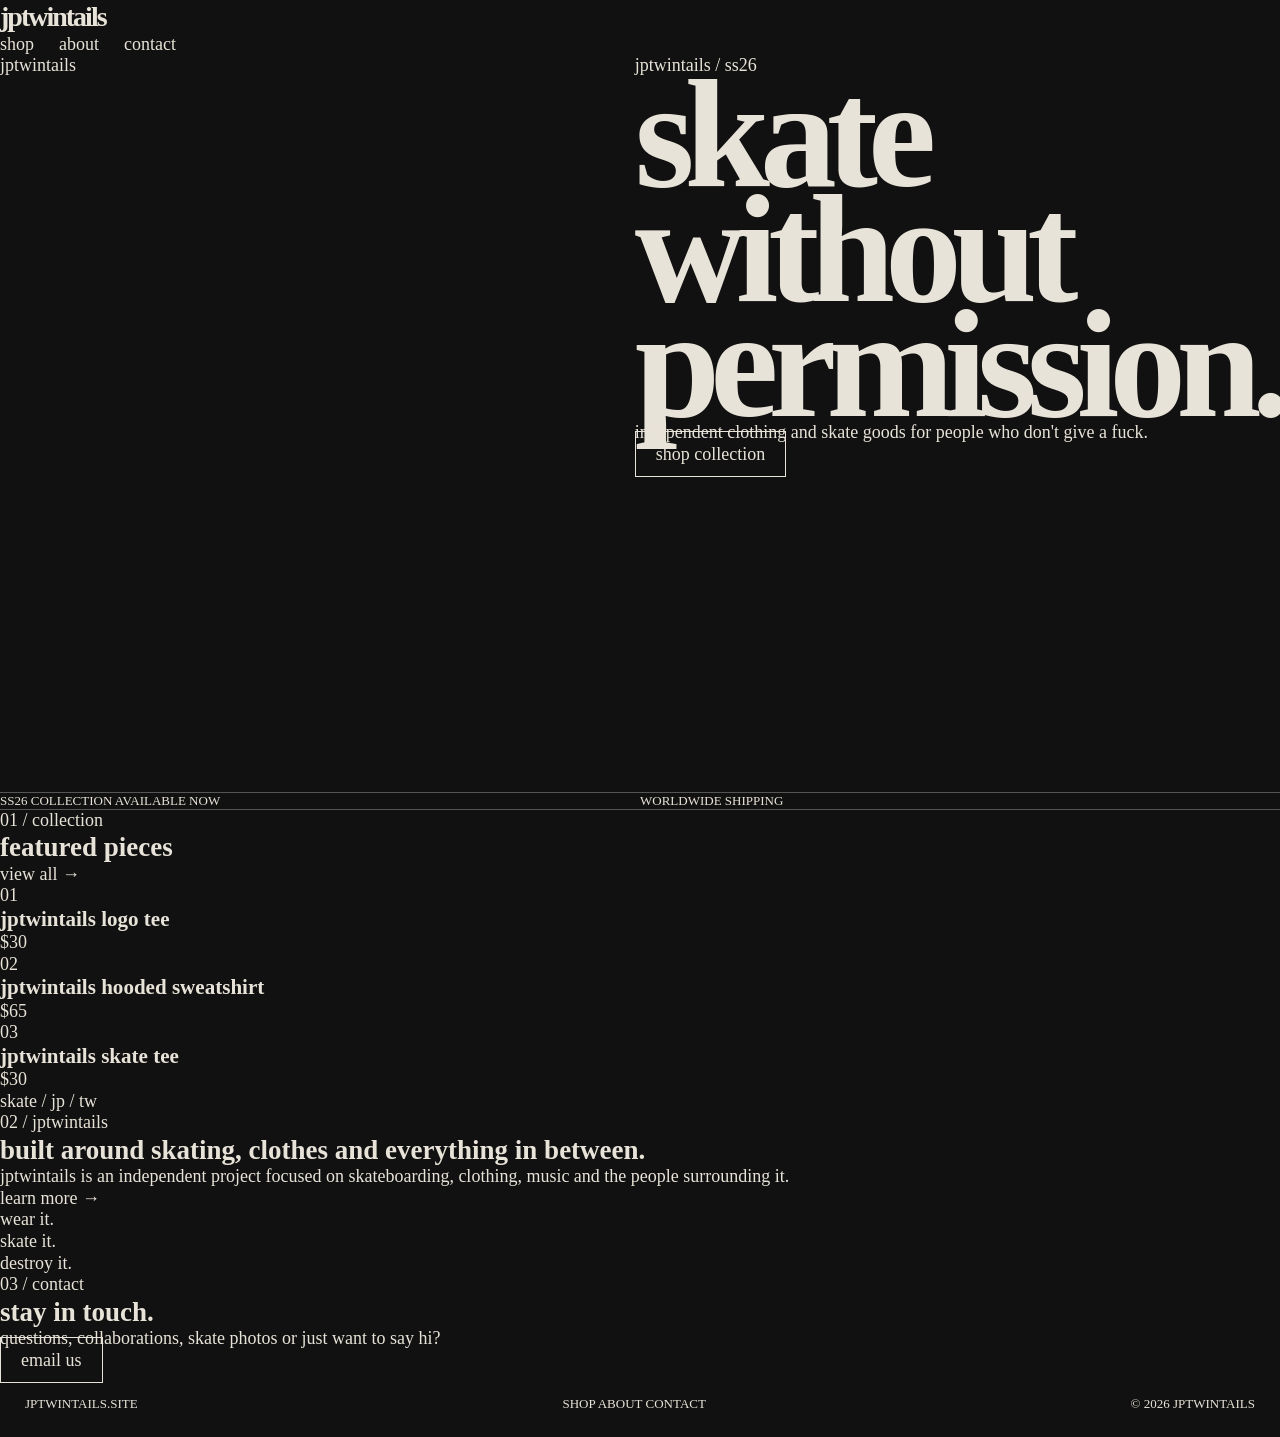
==== commit 85526341: "Update index.html" ====
--- a/index.html
+++ b/index.html
@@ -1,8 +1,8 @@
 <!DOCTYPE html>
 <html lang="en">
 <head>
-    <meta charset="utf-8">
-    <meta name="viewport" content="width=device-width, initial-scale=1">
+    <meta charset="UTF-8">
+    <meta name="viewport" content="width=device-width, initial-scale=1.0">
 
     <title>jptwintails.site</title>
 
@@ -11,16 +11,16 @@
 
 <body>
 
-    <header class="site-header">
-
-        <div class="logo">
-            jptwintails.site
-        </div>
-
-        <nav>
-            <a href="index.html">home</a>
+    <header class="header">
+
+        <a href="index.html" class="logo">
+            jptwintails
+        </a>
+
+        <nav class="nav">
             <a href="shop.html">shop</a>
             <a href="about.html">about</a>
+            <a href="#contact">contact</a>
         </nav>
 
     </header>
@@ -28,128 +28,226 @@
 
     <main>
 
+        <!-- hero -->
+
         <section class="hero">
 
-            <div class="hero-text">
-                <p class="small">est. somewhere on the internet</p>
+            <div class="hero-image">
+                <div class="image-placeholder">
+                    jptwintails
+                </div>
+            </div>
+
+            <div class="hero-content">
+
+                <p class="eyebrow">
+                    jptwintails / ss26
+                </p>
 
                 <h1>
-                    jptwintails
+                    skate<br>
+                    without<br>
+                    permission.
                 </h1>
 
-                <p class="tagline">
-                    skateboards / clothes / noise / internet trash
-                </p>
-
-                <a class="button" href="shop.html">
-                    enter shop
-                </a>
-            </div>
-
-            <div class="hero-mark">
-                <span>jp</span>
-                <span>tw</span>
-            </div>
-
-        </section>
-
-
-        <section class="announcement">
-
-            <div>new shit soon</div>
-
-            <div>no rules / no clean lines</div>
-
-        </section>
-
-
-        <section class="intro">
-
-            <p class="section-label">
-                / 001
+                <p class="hero-description">
+                    independent clothing and skate goods
+                    for people who don't give a fuck.
+                </p>
+
+                <a href="shop.html" class="button">
+                    shop collection
+                </a>
+
+            </div>
+
+        </section>
+
+
+        <!-- announcement -->
+
+        <div class="announcement">
+
+            <span>ss26 collection available now</span>
+
+            <span>worldwide shipping</span>
+
+        </div>
+
+
+        <!-- featured -->
+
+        <section class="section">
+
+            <div class="section-header">
+
+                <div>
+                    <p class="eyebrow">01 / collection</p>
+
+                    <h2>
+                        featured pieces
+                    </h2>
+                </div>
+
+                <a href="shop.html" class="view-all">
+                    view all →
+                </a>
+
+            </div>
+
+
+            <div class="products">
+
+                <a href="shop.html" class="product">
+
+                    <div class="product-image">
+                        <span>01</span>
+                    </div>
+
+                    <div class="product-info">
+                        <h3>
+                            jptwintails logo tee
+                        </h3>
+
+                        <p>
+                            $30
+                        </p>
+                    </div>
+
+                </a>
+
+
+                <a href="shop.html" class="product">
+
+                    <div class="product-image">
+                        <span>02</span>
+                    </div>
+
+                    <div class="product-info">
+                        <h3>
+                            jptwintails hooded sweatshirt
+                        </h3>
+
+                        <p>
+                            $65
+                        </p>
+                    </div>
+
+                </a>
+
+
+                <a href="shop.html" class="product">
+
+                    <div class="product-image">
+                        <span>03</span>
+                    </div>
+
+                    <div class="product-info">
+                        <h3>
+                            jptwintails skate tee
+                        </h3>
+
+                        <p>
+                            $30
+                        </p>
+                    </div>
+
+                </a>
+
+            </div>
+
+        </section>
+
+
+        <!-- editorial -->
+
+        <section class="editorial">
+
+            <div class="editorial-image">
+                <div class="image-placeholder">
+                    skate / jp / tw
+                </div>
+            </div>
+
+            <div class="editorial-content">
+
+                <p class="eyebrow">
+                    02 / jptwintails
+                </p>
+
+                <h2>
+                    built around
+                    skating, clothes
+                    and everything
+                    in between.
+                </h2>
+
+                <p>
+                    jptwintails is an independent project
+                    focused on skateboarding, clothing,
+                    music and the people surrounding it.
+                </p>
+
+                <a href="about.html" class="text-link">
+                    learn more →
+                </a>
+
+            </div>
+
+        </section>
+
+
+        <!-- statement -->
+
+        <section class="statement">
+
+            <p>
+                wear it.<br>
+                skate it.<br>
+                destroy it.
             </p>
 
+        </section>
+
+
+        <!-- contact -->
+
+        <section class="contact" id="contact">
+
+            <p class="eyebrow">
+                03 / contact
+            </p>
+
             <h2>
-                made for skating.
-                <br>
-                made to get fucked up.
+                stay in touch.
             </h2>
 
             <p>
-                jptwintails is an independent skate project built
-                around clothes, boards, music, friends and whatever
-                else feels right.
+                questions, collaborations,
+                skate photos or just want to say hi?
             </p>
 
-        </section>
-
-
-        <section class="featured">
-
-            <div class="featured-title">
-                <span>/ latest</span>
-                <span>08.26</span>
-            </div>
-
-            <div class="featured-grid">
-
-                <div class="product-card">
-                    <div class="fake-image">
-                        jp
-                    </div>
-
-                    <h3>jptwintails tee 01</h3>
-                    <p>$30</p>
-                </div>
-
-
-                <div class="product-card">
-                    <div class="fake-image">
-                        tw
-                    </div>
-
-                    <h3>jptwintails hoodie 01</h3>
-                    <p>$65</p>
-                </div>
-
-
-                <div class="product-card">
-                    <div class="fake-image">
-                        jp
-                    </div>
-
-                    <h3>logo sticker pack</h3>
-                    <p>$8</p>
-                </div>
-
-            </div>
-
-            <a class="shop-link" href="shop.html">
-                view everything →
+            <a href="mailto:hello@jptwintails.site" class="button">
+                email us
             </a>
 
         </section>
 
-
-        <section class="manifesto">
-
-            <p>
-                skate fast.<br>
-                make noise.<br>
-                don't ask permission.
-            </p>
-
-        </section>
-
     </main>
 
 
-    <footer>
+    <footer class="footer">
 
         <div>
             jptwintails.site
         </div>
 
+        <div class="footer-links">
+            <a href="shop.html">shop</a>
+            <a href="about.html">about</a>
+            <a href="#contact">contact</a>
+        </div>
+
         <div>
             © 2026 jptwintails
         </div>
--- a/style.css
+++ b/style.css
@@ -1,88 +1,365 @@
-*{box-sizing:border-box}
-html{scroll-behavior:smooth}
-body{margin:0;background:#10100f;color:#d8d4c9;font-family:"Times New Roman",serif;font-size:16px}
-a{color:inherit;text-decoration:none}
-a:hover{text-decoration:underline}
-body:before{content:"";position:fixed;inset:0;pointer-events:none;opacity:.055;background-image:repeating-linear-gradient(0deg,#fff 0,#fff 1px,transparent 1px,transparent 4px);z-index:20}
-.noise{position:fixed;inset:0;pointer-events:none;opacity:.035;background:radial-gradient(#fff 1px,transparent 1px);background-size:5px 5px;z-index:19}
-
-header{border-bottom:1px solid #555;padding:13px 3vw 0;background:#111;position:relative;z-index:5}
-.topline{display:flex;justify-content:space-between;gap:20px;font-size:12px;text-transform:uppercase;color:#999;border-bottom:1px solid #333;padding-bottom:10px}
-.brand{font-size:29px;color:#ddd;text-transform:lowercase;letter-spacing:-2px;font-weight:bold}
-nav{display:flex;gap:25px;padding:10px 0;font-size:14px}
-nav a{text-transform:lowercase}
-
-main{max-width:1450px;margin:auto}
-section{padding:55px 3vw;border-bottom:1px solid #555}
-
-.hero{min-height:700px;display:grid;grid-template-columns:55% 45%;padding-top:30px}
-.hero-left{border-right:1px solid #555;padding:50px 5vw 30px 1vw;position:relative}
-.hero-left>p{font-size:12px;text-transform:uppercase;color:#888}
-.hero h1{font-family:Arial,sans-serif;font-size:clamp(120px,20vw,285px);line-height:.68;letter-spacing:-18px;margin:70px 0 0;color:#d2cec3}
-.scribble{position:absolute;right:8%;bottom:12%;font:italic 25px Georgia;transform:rotate(-8deg);text-align:center}
-.hero-right{padding:35px 0 0 35px}
-.fake-photo{height:550px;background:#77746b;position:relative;filter:contrast(1.25) grayscale(1);overflow:hidden}
-.fake-photo:before{content:"";position:absolute;width:180%;height:45%;background:#222;left:-30%;top:30%;transform:rotate(-17deg)}
-.fake-photo:after{content:"";position:absolute;width:55%;height:70%;border:15px solid #191919;right:8%;top:12%;transform:rotate(8deg)}
-.photo-mark{position:absolute;top:10px;left:10px;font:11px Arial;color:#eee;z-index:2}
-.x{position:absolute;right:25%;bottom:18%;font:100px Arial;color:#111;z-index:2}
-.photo-text{position:absolute;left:10%;bottom:9%;font:bold 40px Arial;line-height:.8;z-index:2;color:#ddd;transform:rotate(-7deg)}
-.caption{font-size:11px;color:#777;margin-top:8px}
-
-.heading{display:grid;grid-template-columns:35px 1fr auto;gap:15px;align-items:baseline;border-bottom:1px solid #444;padding-bottom:10px;margin-bottom:28px}
-.heading h2{font-size:58px;letter-spacing:-3px;margin:0;font-weight:normal}
-.heading span,.heading small{font-size:11px;color:#777;text-transform:uppercase}
-
-.items{display:grid;grid-template-columns:repeat(3,1fr);gap:12px}
-.items article{border:1px solid #444;padding:7px;background:#141413}
-.itempic{height:470px;position:relative;display:flex;align-items:center;justify-content:center;overflow:hidden}
-.itempic i{position:absolute;top:8px;right:8px;font:10px Arial;color:#999}
-.item1{background:#171717}
-.item1 b{font:bold 76px Arial;letter-spacing:-7px;transform:rotate(-8deg)}
-.item2{background:#3d3c39}
-.item2 b{font:bold 42px Arial;line-height:.8;transform:rotate(4deg)}
-.item3{background:#1b1b1a}
-.item3 b{font:bold 180px Arial;letter-spacing:-20px;transform:rotate(-15deg)}
-article h3{font-size:21px;font-weight:normal;margin:13px 4px 2px}
-article p{font-size:13px;color:#777;margin:0 4px 12px}
-article strong{font-weight:normal;margin:0 4px 10px;display:block}
-.notice{border:1px solid #444;margin-top:25px;padding:14px;font-size:13px;color:#999;text-transform:uppercase}
-
-.archive{display:grid;grid-template-columns:1fr 1fr;gap:10px}
-.frame{height:420px;border:1px solid #444;position:relative;overflow:hidden;background:#444;filter:grayscale(1)}
-.frame:before{content:"";position:absolute;inset:-20%;background:repeating-linear-gradient(105deg,#292929 0 80px,#777 81px 110px,#171717 111px 170px);transform:rotate(-9deg)}
-.frame span{position:absolute;bottom:10px;left:10px;background:#111;padding:5px 8px;font-size:12px}
-.frame.b:before{background:radial-gradient(circle at 35% 50%,#aaa 0 5%,#333 6% 25%,#111 26% 100%)}
-.frame.c:before{background:linear-gradient(120deg,#111 0 35%,#888 36% 55%,#222 56%)}
-.frame.d:before{background:repeating-linear-gradient(25deg,#222 0 30px,#999 31px 32px)}
-
-.about{min-height:550px}
-.abouttext{max-width:800px}
-.abouttext h3{font-size:45px;line-height:.9;font-weight:normal;letter-spacing:-2px;margin:20px 0 45px}
-.abouttext p{font-size:23px;line-height:1.1;max-width:650px;color:#aaa}
-
-.contact form{display:flex;max-width:650px;gap:5px;flex-wrap:wrap}
-.contact input{background:#111;border:1px solid #555;color:#ddd;padding:13px;font-family:inherit;flex:1;min-width:220px}
-.contact button{background:#d8d4c9;border:1px solid #d8d4c9;color:#111;padding:13px 18px;font-family:inherit;cursor:pointer}
-.sent{width:100%;color:#aaa;font-size:13px}
-
-footer{display:flex;justify-content:space-between;padding:18px 3vw;color:#666;font-size:11px;text-transform:uppercase}
-
-@media(max-width:800px){
-header{padding-left:5vw;padding-right:5vw}
-.topline span:last-child{display:none}
-.hero{grid-template-columns:1fr;min-height:auto}
-.hero-left{border-right:0;border-bottom:1px solid #555;padding:35px 0 80px}
-.hero h1{font-size:38vw;letter-spacing:-9px;margin-top:70px}
-.hero-right{padding:20px 0 0}
-.fake-photo{height:430px}
-.items{grid-template-columns:1fr}
-.itempic{height:380px}
-.archive{grid-template-columns:1fr}
-.frame{height:330px}
-section{padding:45px 5vw}
-.heading h2{font-size:45px}
-.abouttext h3{font-size:35px}
-.abouttext p{font-size:20px}
-footer{flex-direction:column;gap:7px}
-}+* {
+    box-sizing: border-box;
+    margin: 0;
+    padding: 0;
+}
+
+html {
+    scroll-behavior: smooth;
+}
+
+body {
+    background: #111;
+    color: #e8e3d8;
+    font-family: "Times New Roman", Times, serif;
+    font-size: 18px;
+    line-height: 1.2;
+}
+
+a {
+    color: inherit;
+    text-decoration: none;
+}
+
+.site-header {
+    width: 100%;
+    border-bottom: 1px solid #555;
+    padding: 18px 25px;
+
+    display: flex;
+    justify-content: space-between;
+    align-items: center;
+
+    position: sticky;
+    top: 0;
+
+    background: rgba(17, 17, 17, 0.94);
+    z-index: 100;
+}
+
+.logo {
+    font-size: 28px;
+    font-weight: bold;
+    letter-spacing: -2px;
+}
+
+nav {
+    display: flex;
+    gap: 25px;
+}
+
+nav a {
+    text-transform: lowercase;
+}
+
+nav a:hover {
+    text-decoration: underline;
+}
+
+
+.hero {
+    min-height: 82vh;
+
+    display: grid;
+    grid-template-columns: 1fr 1fr;
+
+    border-bottom: 1px solid #555;
+}
+
+.hero-text {
+    padding: 80px 7vw;
+
+    display: flex;
+    flex-direction: column;
+    justify-content: center;
+
+    border-right: 1px solid #555;
+}
+
+.small {
+    font-size: 14px;
+    text-transform: uppercase;
+    margin-bottom: 25px;
+}
+
+.hero h1 {
+    font-size: clamp(70px, 12vw, 190px);
+    line-height: .75;
+    letter-spacing: -10px;
+
+    text-transform: lowercase;
+}
+
+.tagline {
+    margin-top: 35px;
+    max-width: 400px;
+}
+
+.button {
+    margin-top: 40px;
+
+    border: 1px solid #e8e3d8;
+
+    padding: 12px 20px;
+
+    width: fit-content;
+
+    text-transform: lowercase;
+}
+
+.button:hover {
+    background: #e8e3d8;
+    color: #111;
+}
+
+
+.hero-mark {
+    display: flex;
+    justify-content: center;
+    align-items: center;
+
+    font-size: 20vw;
+    font-weight: bold;
+    line-height: .65;
+    letter-spacing: -20px;
+
+    transform: rotate(-8deg);
+}
+
+.hero-mark span:nth-child(2) {
+    margin-left: -35px;
+}
+
+
+.announcement {
+    display: grid;
+    grid-template-columns: 1fr 1fr;
+
+    border-bottom: 1px solid #555;
+
+    text-transform: uppercase;
+    font-size: 13px;
+}
+
+.announcement div {
+    padding: 13px 25px;
+}
+
+.announcement div:first-child {
+    border-right: 1px solid #555;
+}
+
+
+.intro {
+    max-width: 1000px;
+    margin: auto;
+
+    padding: 140px 30px;
+}
+
+.section-label {
+    font-size: 13px;
+    margin-bottom: 35px;
+}
+
+.intro h2 {
+    font-size: clamp(40px, 7vw, 90px);
+    line-height: .9;
+    letter-spacing: -4px;
+
+    margin-bottom: 45px;
+}
+
+.intro p:last-child {
+    max-width: 550px;
+    font-size: 21px;
+}
+
+
+.featured {
+    padding: 50px 25px 100px;
+
+    border-top: 1px solid #555;
+}
+
+.featured-title {
+    display: flex;
+    justify-content: space-between;
+
+    margin-bottom: 30px;
+
+    text-transform: uppercase;
+    font-size: 13px;
+}
+
+.featured-grid {
+    display: grid;
+    grid-template-columns: repeat(3, 1fr);
+
+    gap: 15px;
+}
+
+.product-card {
+    border: 1px solid #555;
+    padding-bottom: 20px;
+}
+
+.fake-image {
+    height: 420px;
+
+    display: flex;
+    justify-content: center;
+    align-items: center;
+
+    background:
+        repeating-linear-gradient(
+            45deg,
+            #222,
+            #222 10px,
+            #181818 10px,
+            #181818 20px
+        );
+
+    font-size: 120px;
+    font-weight: bold;
+
+    overflow: hidden;
+}
+
+.product-card h3,
+.product-card p {
+    padding: 0 15px;
+}
+
+.product-card h3 {
+    margin-top: 15px;
+}
+
+.product-card p {
+    margin-top: 5px;
+}
+
+
+.shop-link {
+    display: block;
+
+    margin-top: 30px;
+
+    border-top: 1px solid #555;
+    border-bottom: 1px solid #555;
+
+    padding: 15px 0;
+
+    text-transform: lowercase;
+}
+
+.shop-link:hover {
+    padding-left: 15px;
+}
+
+
+.manifesto {
+    min-height: 70vh;
+
+    border-top: 1px solid #555;
+    border-bottom: 1px solid #555;
+
+    display: flex;
+    justify-content: center;
+    align-items: center;
+
+    text-align: center;
+
+    font-size: clamp(45px, 8vw, 120px);
+    line-height: .85;
+    letter-spacing: -5px;
+
+    transform: rotate(-2deg);
+}
+
+
+footer {
+    padding: 25px;
+
+    display: flex;
+    justify-content: space-between;
+
+    font-size: 13px;
+    text-transform: uppercase;
+}
+
+
+@media (max-width: 700px) {
+
+    body {
+        font-size: 16px;
+    }
+
+    .site-header {
+        padding: 15px;
+    }
+
+    .site-header nav {
+        gap: 12px;
+        font-size: 14px;
+    }
+
+    .logo {
+        font-size: 21px;
+    }
+
+    .hero {
+        grid-template-columns: 1fr;
+    }
+
+    .hero-text {
+        min-height: 65vh;
+        padding: 50px 20px;
+
+        border-right: 0;
+    }
+
+    .hero h1 {
+        font-size: 24vw;
+        letter-spacing: -5px;
+    }
+
+    .hero-mark {
+        min-height: 40vh;
+        font-size: 35vw;
+    }
+
+    .announcement {
+        grid-template-columns: 1fr;
+    }
+
+    .announcement div:first-child {
+        border-right: 0;
+        border-bottom: 1px solid #555;
+    }
+
+    .intro {
+        padding: 90px 20px;
+    }
+
+    .intro h2 {
+        font-size: 52px;
+    }
+
+    .featured {
+        padding: 40px 15px 80px;
+    }
+
+    .featured-grid {
+        grid-template-columns: 1fr;
+    }
+
+    .fake-image {
+        height: 350px;
+    }
+
+    footer {
+        flex-direction: column;
+        gap: 10px;
+    }
+}
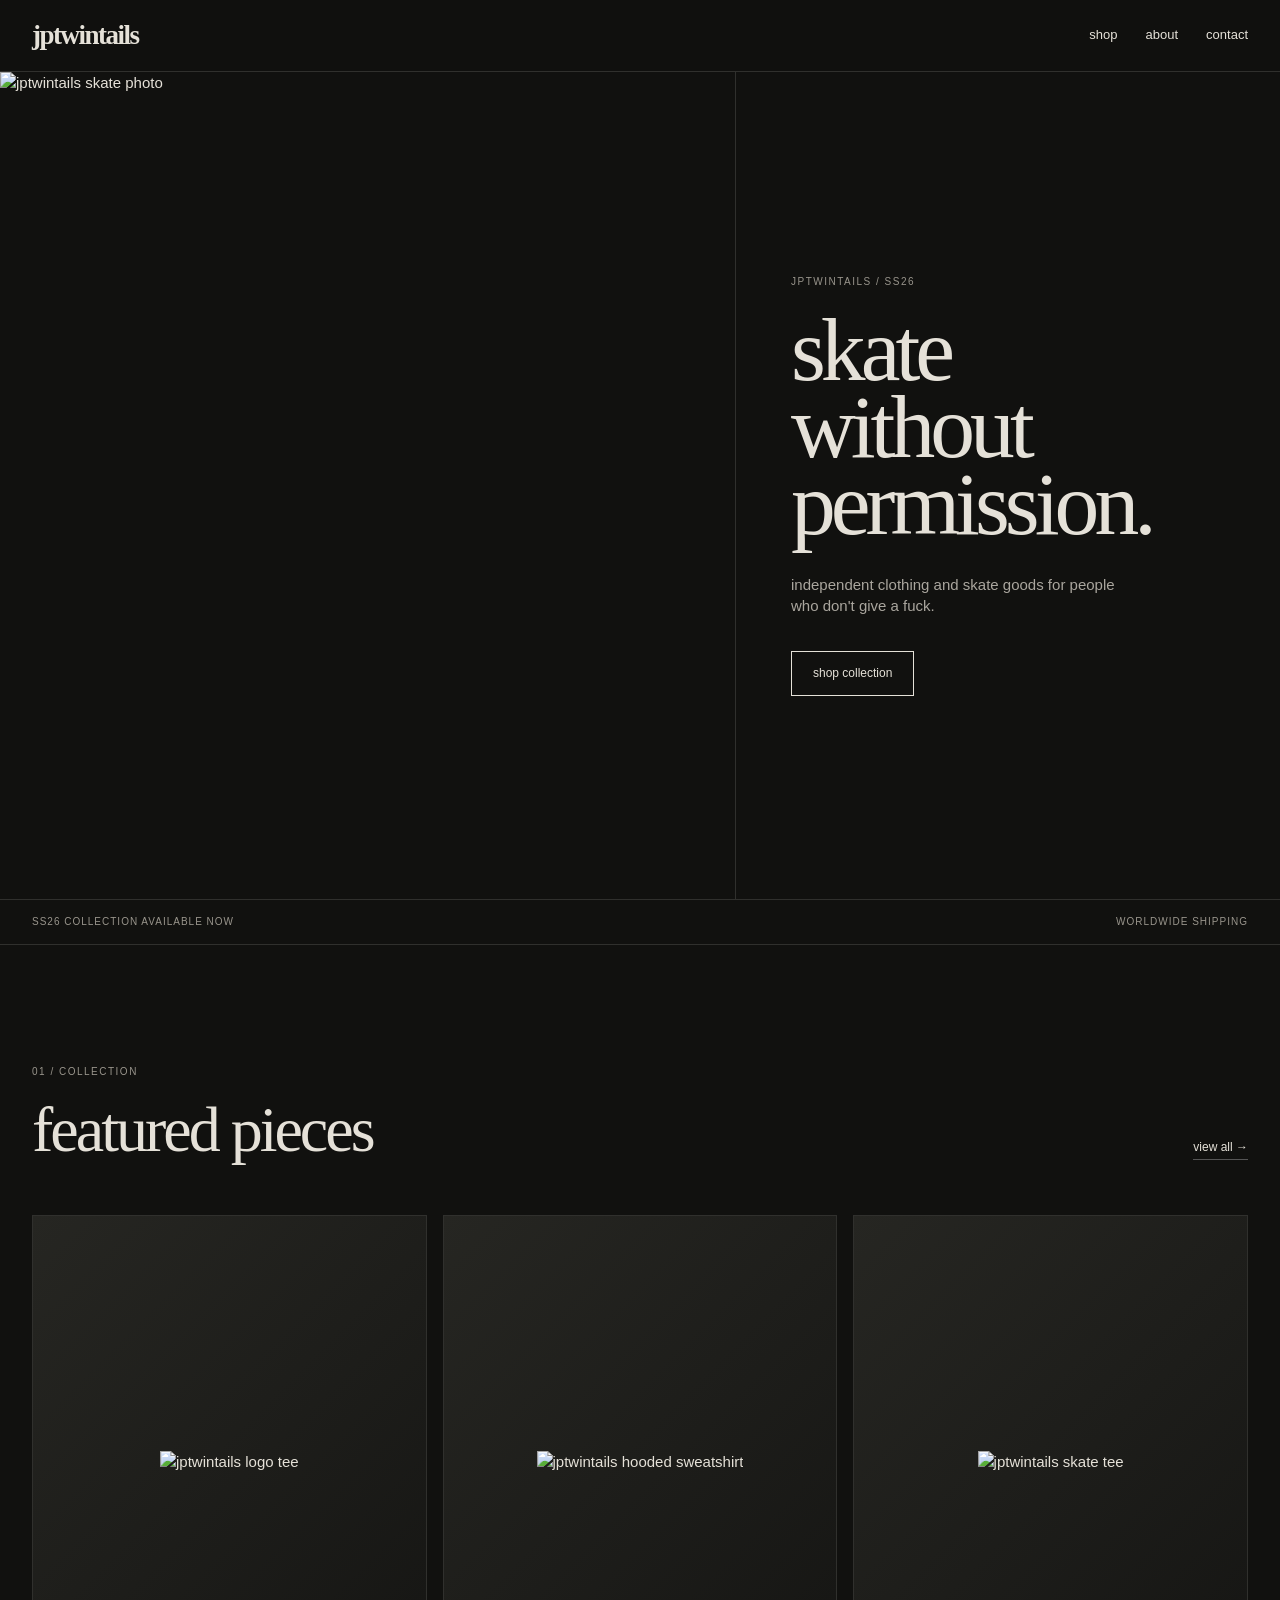
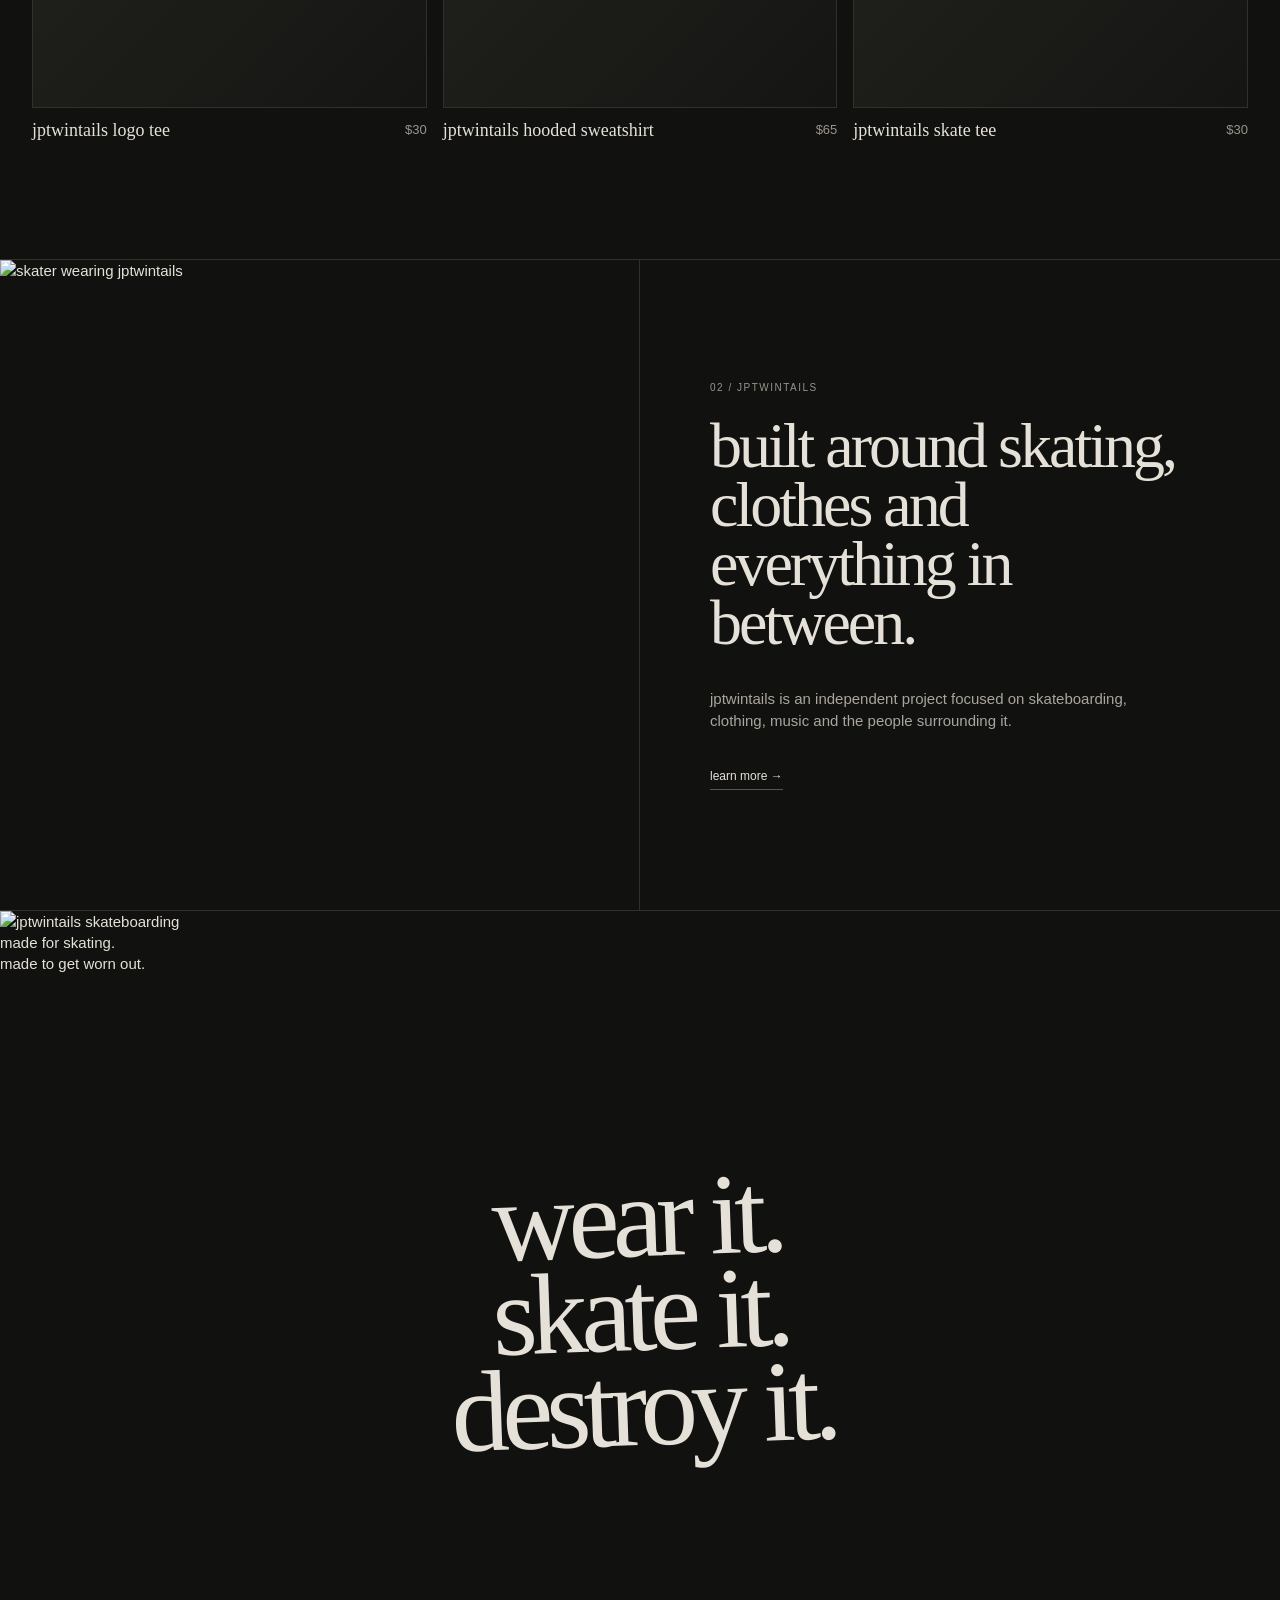
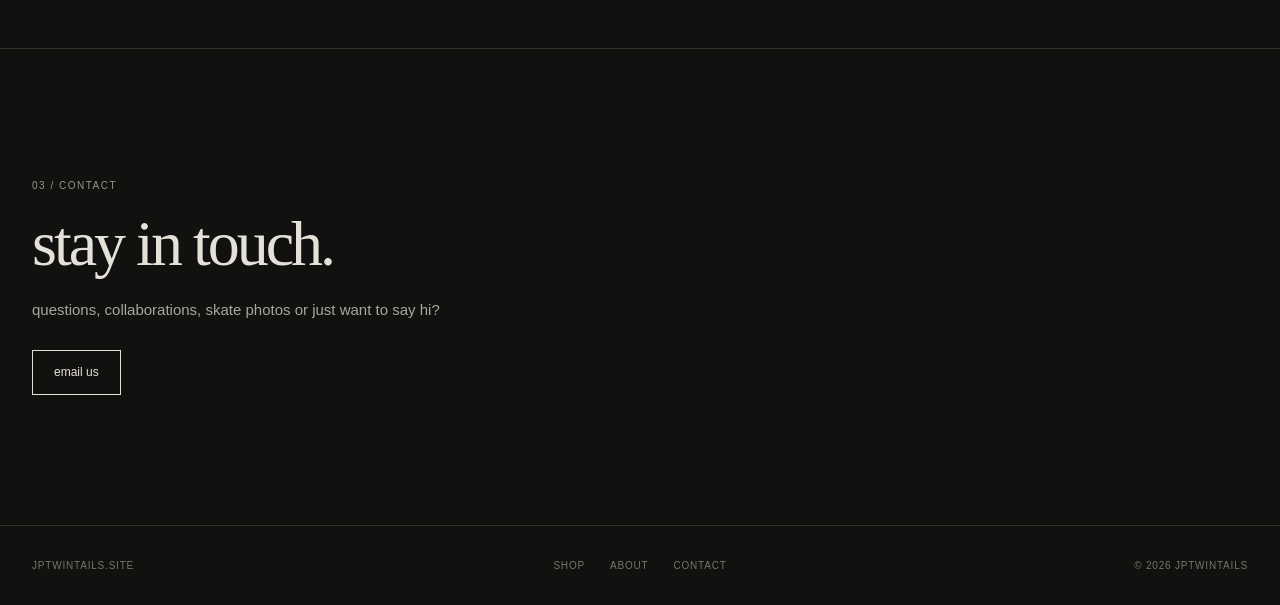
==== commit 4d9202ce: "Update index.html" ====
--- a/index.html
+++ b/index.html
@@ -11,248 +11,260 @@
 
 <body>
 
-    <header class="header">
-
-        <a href="index.html" class="logo">
-            jptwintails
+<header class="header">
+
+    <a href="index.html" class="logo">
+        jptwintails
+    </a>
+
+    <nav class="nav">
+        <a href="shop.html">shop</a>
+        <a href="about.html">about</a>
+        <a href="#contact">contact</a>
+    </nav>
+
+</header>
+
+
+<main>
+
+    <section class="hero">
+
+        <div class="hero-image photo">
+            <img src="images/hero.jpg" alt="jptwintails skate photo">
+        </div>
+
+        <div class="hero-content">
+
+            <p class="eyebrow">
+                jptwintails / ss26
+            </p>
+
+            <h1>
+                skate<br>
+                without<br>
+                permission.
+            </h1>
+
+            <p class="hero-description">
+                independent clothing and skate goods
+                for people who don't give a fuck.
+            </p>
+
+            <a href="shop.html" class="button">
+                shop collection
+            </a>
+
+        </div>
+
+    </section>
+
+
+    <div class="announcement">
+
+        <span>ss26 collection available now</span>
+
+        <span>worldwide shipping</span>
+
+    </div>
+
+
+    <section class="section">
+
+        <div class="section-header">
+
+            <div>
+                <p class="eyebrow">
+                    01 / collection
+                </p>
+
+                <h2>
+                    featured pieces
+                </h2>
+            </div>
+
+            <a href="shop.html" class="view-all">
+                view all →
+            </a>
+
+        </div>
+
+
+        <div class="products">
+
+            <a href="shop.html" class="product">
+
+                <div class="product-image photo">
+                    <img src="images/tee-01.jpg"
+                         alt="jptwintails logo tee">
+                </div>
+
+                <div class="product-info">
+                    <h3>
+                        jptwintails logo tee
+                    </h3>
+
+                    <p>
+                        $30
+                    </p>
+                </div>
+
+            </a>
+
+
+            <a href="shop.html" class="product">
+
+                <div class="product-image photo">
+                    <img src="images/hoodie-01.jpg"
+                         alt="jptwintails hooded sweatshirt">
+                </div>
+
+                <div class="product-info">
+                    <h3>
+                        jptwintails hooded sweatshirt
+                    </h3>
+
+                    <p>
+                        $65
+                    </p>
+                </div>
+
+            </a>
+
+
+            <a href="shop.html" class="product">
+
+                <div class="product-image photo">
+                    <img src="images/tee-02.jpg"
+                         alt="jptwintails skate tee">
+                </div>
+
+                <div class="product-info">
+                    <h3>
+                        jptwintails skate tee
+                    </h3>
+
+                    <p>
+                        $30
+                    </p>
+                </div>
+
+            </a>
+
+        </div>
+
+    </section>
+
+
+    <section class="editorial">
+
+        <div class="editorial-image photo">
+
+            <img src="images/skate-01.jpg"
+                 alt="skater wearing jptwintails">
+
+        </div>
+
+
+        <div class="editorial-content">
+
+            <p class="eyebrow">
+                02 / jptwintails
+            </p>
+
+            <h2>
+                built around
+                skating, clothes
+                and everything
+                in between.
+            </h2>
+
+            <p>
+                jptwintails is an independent project
+                focused on skateboarding, clothing,
+                music and the people surrounding it.
+            </p>
+
+            <a href="about.html" class="text-link">
+                learn more →
+            </a>
+
+        </div>
+
+    </section>
+
+
+    <section class="skate-strip">
+
+        <div class="skate-photo photo">
+            <img src="images/skate-02.jpg"
+                 alt="jptwintails skateboarding">
+        </div>
+
+        <div class="skate-copy">
+            <p>
+                made for skating.
+                <br>
+                made to get worn out.
+            </p>
+        </div>
+
+    </section>
+
+
+    <section class="statement">
+
+        <p>
+            wear it.<br>
+            skate it.<br>
+            destroy it.
+        </p>
+
+    </section>
+
+
+    <section class="contact" id="contact">
+
+        <p class="eyebrow">
+            03 / contact
+        </p>
+
+        <h2>
+            stay in touch.
+        </h2>
+
+        <p>
+            questions, collaborations,
+            skate photos or just want to say hi?
+        </p>
+
+        <a href="mailto:hello@jptwintails.site"
+           class="button">
+            email us
         </a>
 
-        <nav class="nav">
-            <a href="shop.html">shop</a>
-            <a href="about.html">about</a>
-            <a href="#contact">contact</a>
-        </nav>
-
-    </header>
-
-
-    <main>
-
-        <!-- hero -->
-
-        <section class="hero">
-
-            <div class="hero-image">
-                <div class="image-placeholder">
-                    jptwintails
-                </div>
-            </div>
-
-            <div class="hero-content">
-
-                <p class="eyebrow">
-                    jptwintails / ss26
-                </p>
-
-                <h1>
-                    skate<br>
-                    without<br>
-                    permission.
-                </h1>
-
-                <p class="hero-description">
-                    independent clothing and skate goods
-                    for people who don't give a fuck.
-                </p>
-
-                <a href="shop.html" class="button">
-                    shop collection
-                </a>
-
-            </div>
-
-        </section>
-
-
-        <!-- announcement -->
-
-        <div class="announcement">
-
-            <span>ss26 collection available now</span>
-
-            <span>worldwide shipping</span>
-
-        </div>
-
-
-        <!-- featured -->
-
-        <section class="section">
-
-            <div class="section-header">
-
-                <div>
-                    <p class="eyebrow">01 / collection</p>
-
-                    <h2>
-                        featured pieces
-                    </h2>
-                </div>
-
-                <a href="shop.html" class="view-all">
-                    view all →
-                </a>
-
-            </div>
-
-
-            <div class="products">
-
-                <a href="shop.html" class="product">
-
-                    <div class="product-image">
-                        <span>01</span>
-                    </div>
-
-                    <div class="product-info">
-                        <h3>
-                            jptwintails logo tee
-                        </h3>
-
-                        <p>
-                            $30
-                        </p>
-                    </div>
-
-                </a>
-
-
-                <a href="shop.html" class="product">
-
-                    <div class="product-image">
-                        <span>02</span>
-                    </div>
-
-                    <div class="product-info">
-                        <h3>
-                            jptwintails hooded sweatshirt
-                        </h3>
-
-                        <p>
-                            $65
-                        </p>
-                    </div>
-
-                </a>
-
-
-                <a href="shop.html" class="product">
-
-                    <div class="product-image">
-                        <span>03</span>
-                    </div>
-
-                    <div class="product-info">
-                        <h3>
-                            jptwintails skate tee
-                        </h3>
-
-                        <p>
-                            $30
-                        </p>
-                    </div>
-
-                </a>
-
-            </div>
-
-        </section>
-
-
-        <!-- editorial -->
-
-        <section class="editorial">
-
-            <div class="editorial-image">
-                <div class="image-placeholder">
-                    skate / jp / tw
-                </div>
-            </div>
-
-            <div class="editorial-content">
-
-                <p class="eyebrow">
-                    02 / jptwintails
-                </p>
-
-                <h2>
-                    built around
-                    skating, clothes
-                    and everything
-                    in between.
-                </h2>
-
-                <p>
-                    jptwintails is an independent project
-                    focused on skateboarding, clothing,
-                    music and the people surrounding it.
-                </p>
-
-                <a href="about.html" class="text-link">
-                    learn more →
-                </a>
-
-            </div>
-
-        </section>
-
-
-        <!-- statement -->
-
-        <section class="statement">
-
-            <p>
-                wear it.<br>
-                skate it.<br>
-                destroy it.
-            </p>
-
-        </section>
-
-
-        <!-- contact -->
-
-        <section class="contact" id="contact">
-
-            <p class="eyebrow">
-                03 / contact
-            </p>
-
-            <h2>
-                stay in touch.
-            </h2>
-
-            <p>
-                questions, collaborations,
-                skate photos or just want to say hi?
-            </p>
-
-            <a href="mailto:hello@jptwintails.site" class="button">
-                email us
-            </a>
-
-        </section>
-
-    </main>
-
-
-    <footer class="footer">
-
-        <div>
-            jptwintails.site
-        </div>
-
-        <div class="footer-links">
-            <a href="shop.html">shop</a>
-            <a href="about.html">about</a>
-            <a href="#contact">contact</a>
-        </div>
-
-        <div>
-            © 2026 jptwintails
-        </div>
-
-    </footer>
+    </section>
+
+</main>
+
+
+<footer class="footer">
+
+    <div>
+        jptwintails.site
+    </div>
+
+    <div class="footer-links">
+        <a href="shop.html">shop</a>
+        <a href="about.html">about</a>
+        <a href="#contact">contact</a>
+    </div>
+
+    <div>
+        © 2026 jptwintails
+    </div>
+
+</footer>
 
 </body>
 </html>
--- a/style.css
+++ b/style.css
@@ -9,11 +9,15 @@
 }
 
 body {
-    background: #111;
-    color: #e8e3d8;
-    font-family: "Times New Roman", Times, serif;
-    font-size: 18px;
-    line-height: 1.2;
+    background: #11110f;
+    color: #e5e1d8;
+
+    font-family: Arial, Helvetica, sans-serif;
+
+    font-size: 15px;
+    line-height: 1.4;
+
+    overflow-x: hidden;
 }
 
 a {
@@ -21,345 +25,613 @@
     text-decoration: none;
 }
 
-.site-header {
-    width: 100%;
-    border-bottom: 1px solid #555;
-    padding: 18px 25px;
-
-    display: flex;
+
+/* =========================
+   header
+========================= */
+
+.header {
+    height: 72px;
+
+    padding: 0 32px;
+
+    display: flex;
+    align-items: center;
     justify-content: space-between;
-    align-items: center;
+
+    border-bottom: 1px solid #30302d;
 
     position: sticky;
     top: 0;
 
-    background: rgba(17, 17, 17, 0.94);
+    background: rgba(17, 17, 15, 0.96);
+
     z-index: 100;
 }
 
 .logo {
-    font-size: 28px;
+    font-family: "Times New Roman", Times, serif;
+
+    font-size: 27px;
     font-weight: bold;
-    letter-spacing: -2px;
-}
-
-nav {
-    display: flex;
+
+    letter-spacing: -1.5px;
+}
+
+.nav {
+    display: flex;
+    gap: 28px;
+
+    font-size: 13px;
+}
+
+.nav a {
+    transition: opacity 0.2s ease;
+}
+
+.nav a:hover {
+    opacity: 0.55;
+}
+
+
+/* =========================
+   typography
+========================= */
+
+.eyebrow {
+    font-size: 10px;
+
+    text-transform: uppercase;
+
+    letter-spacing: 1.5px;
+
+    color: #99958c;
+
+    margin-bottom: 22px;
+}
+
+h1,
+h2,
+h3 {
+    font-family: "Times New Roman", Times, serif;
+
+    font-weight: normal;
+}
+
+h1 {
+    font-size: clamp(55px, 7vw, 105px);
+
+    line-height: 0.86;
+
+    letter-spacing: -5px;
+}
+
+h2 {
+    font-size: clamp(40px, 5vw, 70px);
+
+    line-height: 0.92;
+
+    letter-spacing: -3px;
+}
+
+
+/* =========================
+   buttons
+========================= */
+
+.button {
+    display: inline-block;
+
+    border: 1px solid #e5e1d8;
+
+    padding: 13px 21px;
+
+    font-size: 12px;
+
+    text-transform: lowercase;
+
+    transition:
+        background 0.2s ease,
+        color 0.2s ease;
+}
+
+.button:hover {
+    background: #e5e1d8;
+    color: #11110f;
+}
+
+
+/* =========================
+   hero
+========================= */
+
+.hero {
+    min-height: calc(100vh - 72px);
+
+    display: grid;
+
+    grid-template-columns: 1.15fr 0.85fr;
+
+    border-bottom: 1px solid #30302d;
+}
+
+.hero-image {
+    min-height: 700px;
+
+    border-right: 1px solid #30302d;
+}
+
+.image-placeholder {
+    width: 100%;
+    height: 100%;
+
+    min-height: inherit;
+
+    display: flex;
+    align-items: center;
+    justify-content: center;
+
+    background:
+        linear-gradient(
+            135deg,
+            #242421 0%,
+            #151513 50%,
+            #252521 100%
+        );
+
+    color: #77746d;
+
+    font-family: "Times New Roman", Times, serif;
+
+    font-size: clamp(35px, 5vw, 80px);
+
+    letter-spacing: -3px;
+
+    text-align: center;
+}
+
+.hero-content {
+    padding: 70px 55px;
+
+    display: flex;
+    flex-direction: column;
+
+    justify-content: center;
+
+    align-items: flex-start;
+}
+
+.hero-description {
+    max-width: 330px;
+
+    margin-top: 32px;
+
+    color: #aaa69e;
+
+    font-size: 15px;
+}
+
+.hero-content .button {
+    margin-top: 35px;
+}
+
+
+/* =========================
+   announcement
+========================= */
+
+.announcement {
+    min-height: 45px;
+
+    padding: 0 32px;
+
+    display: flex;
+    align-items: center;
+    justify-content: space-between;
+
+    border-bottom: 1px solid #30302d;
+
+    font-size: 10px;
+
+    text-transform: uppercase;
+
+    letter-spacing: 1px;
+
+    color: #99958c;
+}
+
+
+/* =========================
+   sections
+========================= */
+
+.section {
+    padding: 120px 32px;
+}
+
+.section-header {
+    display: flex;
+
+    justify-content: space-between;
+
+    align-items: flex-end;
+
+    margin-bottom: 55px;
+}
+
+.view-all {
+    font-size: 12px;
+
+    border-bottom: 1px solid #555;
+
+    padding-bottom: 3px;
+}
+
+.view-all:hover {
+    color: #99958c;
+}
+
+
+/* =========================
+   products
+========================= */
+
+.products {
+    display: grid;
+
+    grid-template-columns:
+        repeat(3, 1fr);
+
+    gap: 16px;
+}
+
+.product {
+    display: block;
+}
+
+.product-image {
+    aspect-ratio: 4 / 5;
+
+    background:
+        linear-gradient(
+            135deg,
+            #262622,
+            #151513
+        );
+
+    border: 1px solid #30302d;
+
+    display: flex;
+
+    justify-content: center;
+
+    align-items: center;
+
+    overflow: hidden;
+
+    transition: transform 0.3s ease;
+}
+
+.product-image span {
+    font-family: "Times New Roman", Times, serif;
+
+    font-size: 75px;
+
+    color: #6c6962;
+
+    transition: transform 0.3s ease;
+}
+
+.product:hover .product-image {
+    transform: translateY(-5px);
+}
+
+.product:hover .product-image span {
+    transform: rotate(-8deg) scale(1.08);
+}
+
+.product-info {
+    display: flex;
+
+    justify-content: space-between;
+
+    gap: 20px;
+
+    padding-top: 13px;
+}
+
+.product-info h3 {
+    font-size: 18px;
+
+    line-height: 1;
+}
+
+.product-info p {
+    font-size: 13px;
+
+    color: #99958c;
+}
+
+
+/* =========================
+   editorial
+========================= */
+
+.editorial {
+    display: grid;
+
+    grid-template-columns: 1fr 1fr;
+
+    border-top: 1px solid #30302d;
+
+    border-bottom: 1px solid #30302d;
+}
+
+.editorial-image {
+    min-height: 650px;
+
+    border-right: 1px solid #30302d;
+}
+
+.editorial-content {
+    padding: 90px 70px;
+
+    display: flex;
+
+    flex-direction: column;
+
+    justify-content: center;
+
+    align-items: flex-start;
+}
+
+.editorial-content h2 {
+    max-width: 560px;
+}
+
+.editorial-content > p:not(.eyebrow) {
+    max-width: 430px;
+
+    margin-top: 35px;
+
+    color: #aaa69e;
+
+    line-height: 1.5;
+}
+
+.text-link {
+    margin-top: 35px;
+
+    font-size: 12px;
+
+    border-bottom: 1px solid #555;
+
+    padding-bottom: 4px;
+}
+
+
+/* =========================
+   statement
+========================= */
+
+.statement {
+    min-height: 75vh;
+
+    display: flex;
+
+    justify-content: center;
+
+    align-items: center;
+
+    text-align: center;
+
+    padding: 80px 30px;
+
+    border-bottom: 1px solid #30302d;
+}
+
+.statement p {
+    font-family: "Times New Roman", Times, serif;
+
+    font-size: clamp(55px, 9vw, 145px);
+
+    line-height: 0.82;
+
+    letter-spacing: -7px;
+
+    transform: rotate(-2deg);
+}
+
+
+/* =========================
+   contact
+========================= */
+
+.contact {
+    padding: 130px 32px;
+
+    max-width: 850px;
+}
+
+.contact h2 {
+    margin-bottom: 25px;
+}
+
+.contact > p:not(.eyebrow) {
+    color: #aaa69e;
+
+    max-width: 420px;
+
+    margin-bottom: 30px;
+}
+
+
+/* =========================
+   footer
+========================= */
+
+.footer {
+    border-top: 1px solid #30302d;
+
+    min-height: 80px;
+
+    padding: 25px 32px;
+
+    display: grid;
+
+    grid-template-columns:
+        1fr
+        auto
+        1fr;
+
+    align-items: center;
+
+    font-size: 10px;
+
+    text-transform: uppercase;
+
+    letter-spacing: 0.8px;
+
+    color: #77746d;
+}
+
+.footer-links {
+    display: flex;
+
     gap: 25px;
 }
 
-nav a {
-    text-transform: lowercase;
-}
-
-nav a:hover {
-    text-decoration: underline;
-}
-
-
-.hero {
-    min-height: 82vh;
-
-    display: grid;
-    grid-template-columns: 1fr 1fr;
-
-    border-bottom: 1px solid #555;
-}
-
-.hero-text {
-    padding: 80px 7vw;
-
-    display: flex;
-    flex-direction: column;
-    justify-content: center;
-
-    border-right: 1px solid #555;
-}
-
-.small {
-    font-size: 14px;
-    text-transform: uppercase;
-    margin-bottom: 25px;
-}
-
-.hero h1 {
-    font-size: clamp(70px, 12vw, 190px);
-    line-height: .75;
-    letter-spacing: -10px;
-
-    text-transform: lowercase;
-}
-
-.tagline {
-    margin-top: 35px;
-    max-width: 400px;
-}
-
-.button {
-    margin-top: 40px;
-
-    border: 1px solid #e8e3d8;
-
-    padding: 12px 20px;
-
-    width: fit-content;
-
-    text-transform: lowercase;
-}
-
-.button:hover {
-    background: #e8e3d8;
-    color: #111;
-}
-
-
-.hero-mark {
-    display: flex;
-    justify-content: center;
-    align-items: center;
-
-    font-size: 20vw;
-    font-weight: bold;
-    line-height: .65;
-    letter-spacing: -20px;
-
-    transform: rotate(-8deg);
-}
-
-.hero-mark span:nth-child(2) {
-    margin-left: -35px;
-}
-
-
-.announcement {
-    display: grid;
-    grid-template-columns: 1fr 1fr;
-
-    border-bottom: 1px solid #555;
-
-    text-transform: uppercase;
-    font-size: 13px;
-}
-
-.announcement div {
-    padding: 13px 25px;
-}
-
-.announcement div:first-child {
-    border-right: 1px solid #555;
-}
-
-
-.intro {
-    max-width: 1000px;
-    margin: auto;
-
-    padding: 140px 30px;
-}
-
-.section-label {
-    font-size: 13px;
-    margin-bottom: 35px;
-}
-
-.intro h2 {
-    font-size: clamp(40px, 7vw, 90px);
-    line-height: .9;
-    letter-spacing: -4px;
-
-    margin-bottom: 45px;
-}
-
-.intro p:last-child {
-    max-width: 550px;
-    font-size: 21px;
-}
-
-
-.featured {
-    padding: 50px 25px 100px;
-
-    border-top: 1px solid #555;
-}
-
-.featured-title {
-    display: flex;
-    justify-content: space-between;
-
-    margin-bottom: 30px;
-
-    text-transform: uppercase;
-    font-size: 13px;
-}
-
-.featured-grid {
-    display: grid;
-    grid-template-columns: repeat(3, 1fr);
-
-    gap: 15px;
-}
-
-.product-card {
-    border: 1px solid #555;
-    padding-bottom: 20px;
-}
-
-.fake-image {
-    height: 420px;
-
-    display: flex;
-    justify-content: center;
-    align-items: center;
-
-    background:
-        repeating-linear-gradient(
-            45deg,
-            #222,
-            #222 10px,
-            #181818 10px,
-            #181818 20px
-        );
-
-    font-size: 120px;
-    font-weight: bold;
-
-    overflow: hidden;
-}
-
-.product-card h3,
-.product-card p {
-    padding: 0 15px;
-}
-
-.product-card h3 {
-    margin-top: 15px;
-}
-
-.product-card p {
-    margin-top: 5px;
-}
-
-
-.shop-link {
-    display: block;
-
-    margin-top: 30px;
-
-    border-top: 1px solid #555;
-    border-bottom: 1px solid #555;
-
-    padding: 15px 0;
-
-    text-transform: lowercase;
-}
-
-.shop-link:hover {
-    padding-left: 15px;
-}
-
-
-.manifesto {
-    min-height: 70vh;
-
-    border-top: 1px solid #555;
-    border-bottom: 1px solid #555;
-
-    display: flex;
-    justify-content: center;
-    align-items: center;
-
-    text-align: center;
-
-    font-size: clamp(45px, 8vw, 120px);
-    line-height: .85;
-    letter-spacing: -5px;
-
-    transform: rotate(-2deg);
-}
-
-
-footer {
-    padding: 25px;
-
-    display: flex;
-    justify-content: space-between;
-
-    font-size: 13px;
-    text-transform: uppercase;
-}
-
-
-@media (max-width: 700px) {
-
-    body {
-        font-size: 16px;
-    }
-
-    .site-header {
-        padding: 15px;
-    }
-
-    .site-header nav {
-        gap: 12px;
-        font-size: 14px;
+.footer > div:last-child {
+    text-align: right;
+}
+
+
+/* =========================
+   mobile
+========================= */
+
+@media (max-width: 800px) {
+
+    .header {
+        height: 62px;
+
+        padding: 0 18px;
     }
 
     .logo {
-        font-size: 21px;
-    }
+        font-size: 23px;
+    }
+
+    .nav {
+        gap: 15px;
+
+        font-size: 11px;
+    }
+
 
     .hero {
         grid-template-columns: 1fr;
     }
 
-    .hero-text {
-        min-height: 65vh;
-        padding: 50px 20px;
+    .hero-image {
+        min-height: 55vh;
 
         border-right: 0;
-    }
-
-    .hero h1 {
-        font-size: 24vw;
-        letter-spacing: -5px;
-    }
-
-    .hero-mark {
-        min-height: 40vh;
-        font-size: 35vw;
-    }
+
+        border-bottom: 1px solid #30302d;
+    }
+
+    .hero-content {
+        padding: 65px 22px 75px;
+    }
+
+    h1 {
+        font-size: 65px;
+
+        letter-spacing: -4px;
+    }
+
 
     .announcement {
+        padding: 0 18px;
+
+        font-size: 8px;
+    }
+
+
+    .section {
+        padding: 80px 18px;
+    }
+
+    .section-header {
+        align-items: flex-start;
+
+        flex-direction: column;
+
+        gap: 25px;
+
+        margin-bottom: 35px;
+    }
+
+
+    .products {
         grid-template-columns: 1fr;
-    }
-
-    .announcement div:first-child {
+
+        gap: 45px;
+    }
+
+    .product-image {
+        aspect-ratio: 1 / 1.15;
+    }
+
+
+    .editorial {
+        grid-template-columns: 1fr;
+    }
+
+    .editorial-image {
+        min-height: 55vh;
+
         border-right: 0;
-        border-bottom: 1px solid #555;
-    }
-
-    .intro {
-        padding: 90px 20px;
-    }
-
-    .intro h2 {
-        font-size: 52px;
-    }
-
-    .featured {
-        padding: 40px 15px 80px;
-    }
-
-    .featured-grid {
+
+        border-bottom: 1px solid #30302d;
+    }
+
+    .editorial-content {
+        padding: 75px 22px;
+    }
+
+    .editorial-content h2 {
+        font-size: 48px;
+    }
+
+
+    .statement {
+        min-height: 60vh;
+    }
+
+    .statement p {
+        font-size: 65px;
+
+        letter-spacing: -4px;
+    }
+
+
+    .contact {
+        padding: 90px 22px;
+    }
+
+
+    .footer {
+        padding: 25px 18px;
+
         grid-template-columns: 1fr;
-    }
-
-    .fake-image {
-        height: 350px;
-    }
-
-    footer {
-        flex-direction: column;
-        gap: 10px;
-    }
-}
+
+        gap: 18px;
+    }
+
+    .footer > div:last-child {
+        text-align: left;
+    }
+
+}
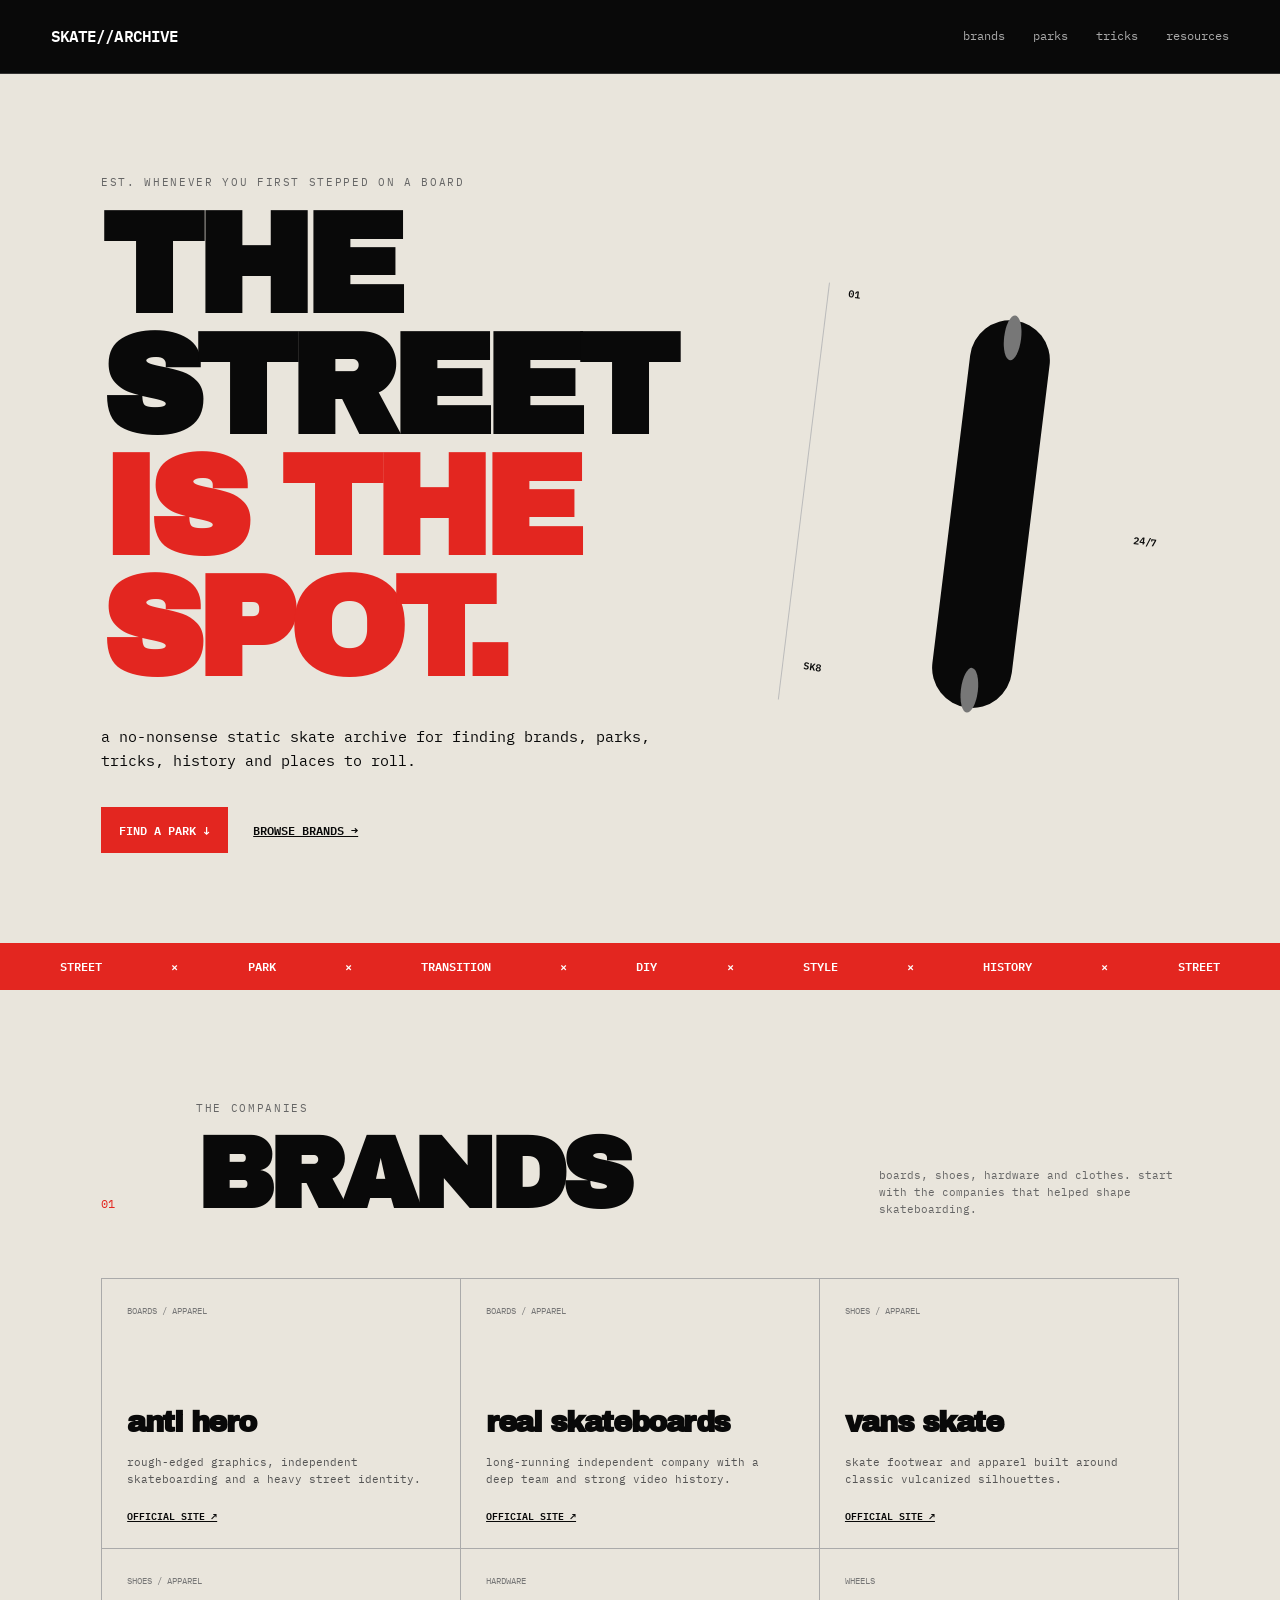
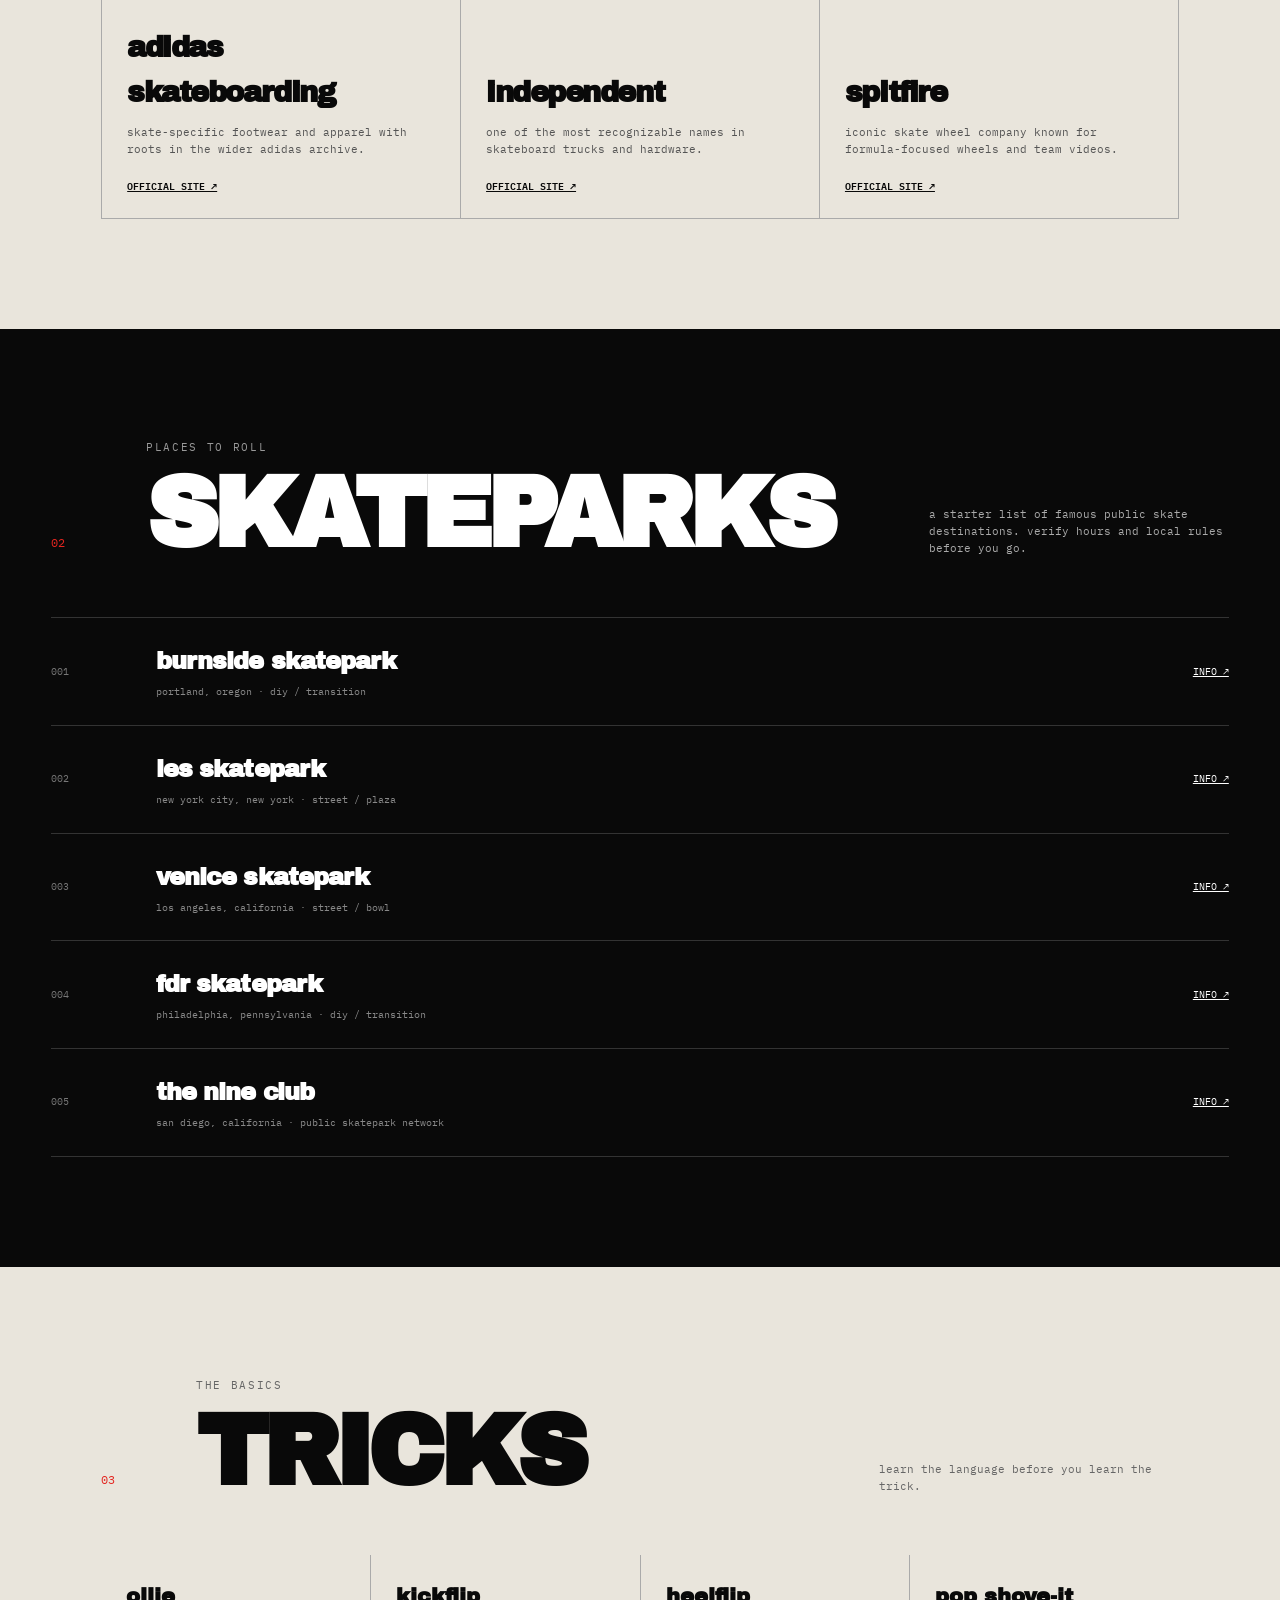
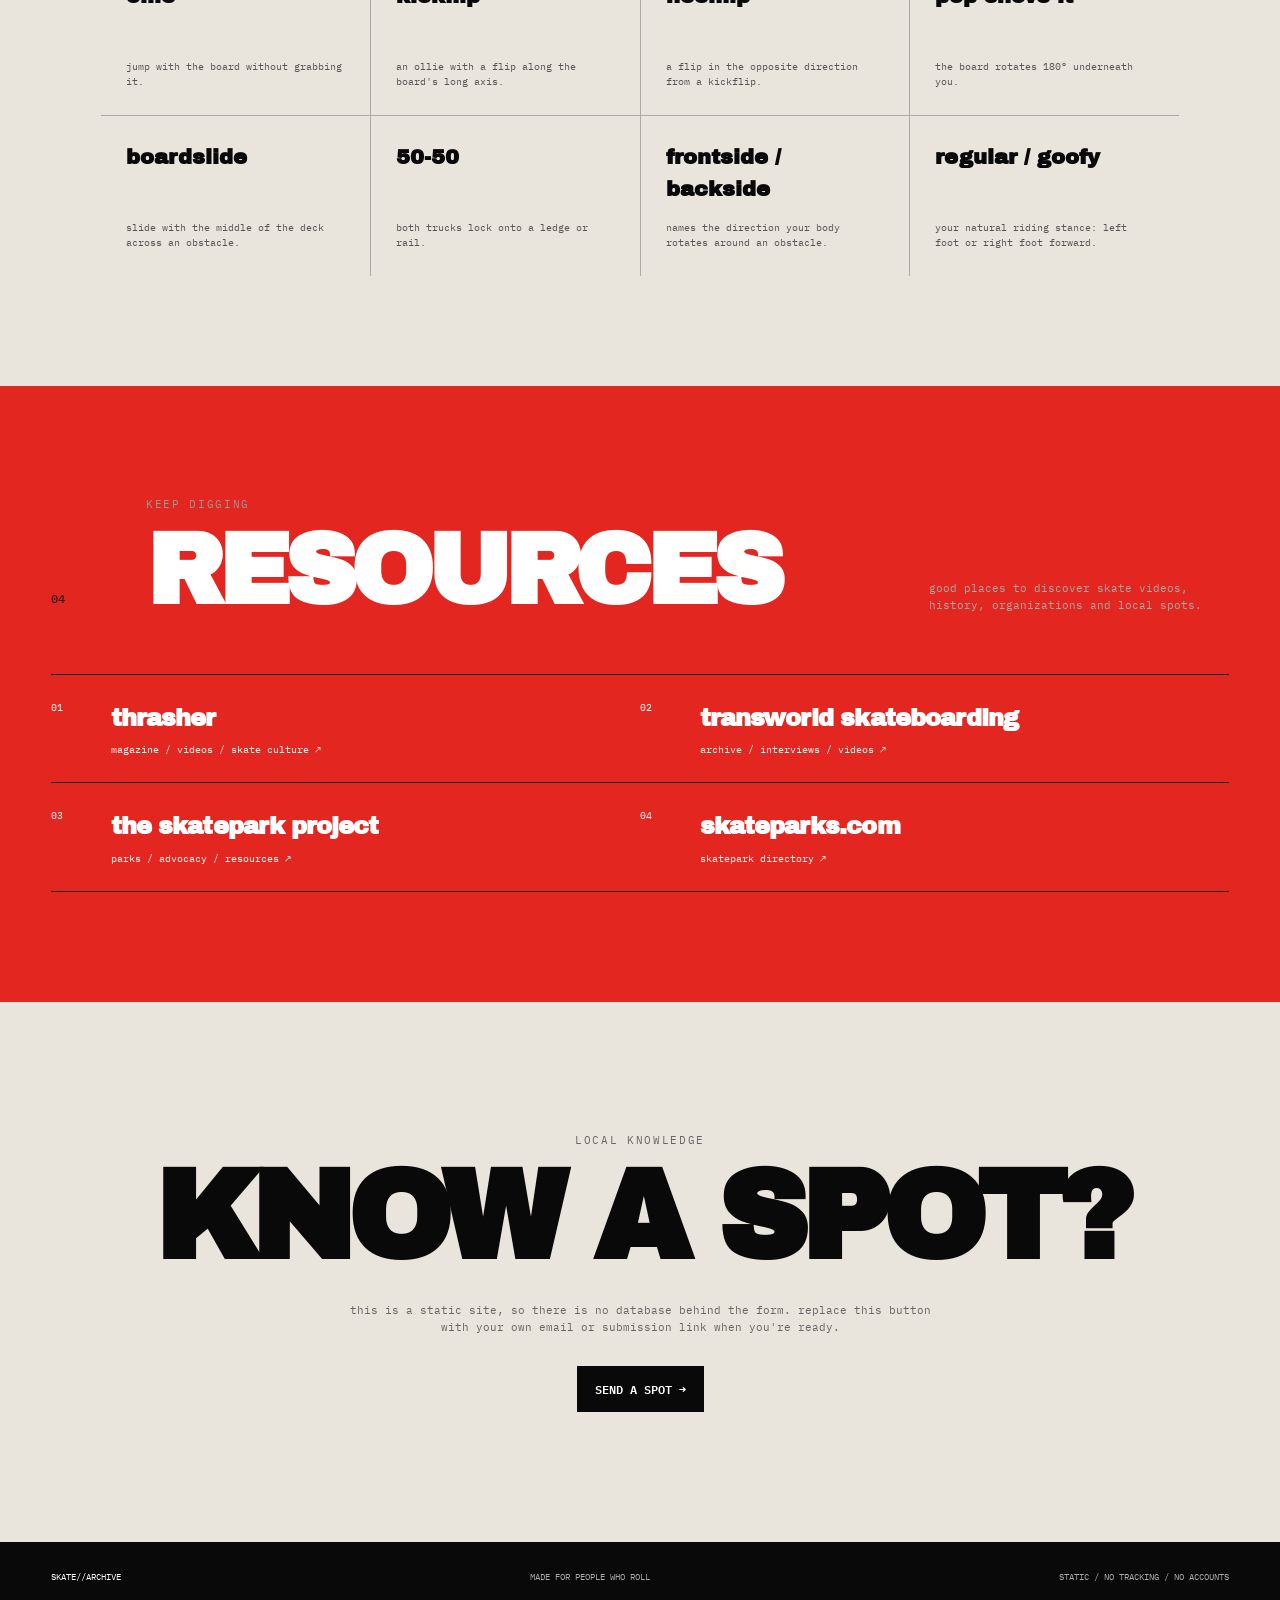
==== commit 40e775fc: "Add files via upload" ====
--- a/index.html
+++ b/index.html
@@ -1,270 +1,179 @@
-<!DOCTYPE html>
+<!doctype html>
 <html lang="en">
 <head>
-    <meta charset="UTF-8">
-    <meta name="viewport" content="width=device-width, initial-scale=1.0">
+  <meta charset="utf-8">
+  <meta name="viewport" content="width=device-width, initial-scale=1">
+  <title>skate archive — spots, brands & knowledge</title>
+  <meta name="description" content="a static skateboarding archive for skaters: brands, parks, spots, tricks, history and resources.">
+  <link rel="stylesheet" href="style.css">
+</head>
+<body>
+  <header class="site-header">
+    <a class="logo" href="index.html">SKATE//ARCHIVE</a>
+    <nav>
+      <a href="#brands">brands</a>
+      <a href="#parks">parks</a>
+      <a href="#tricks">tricks</a>
+      <a href="#resources">resources</a>
+    </nav>
+  </header>
 
-    <title>jptwintails.site</title>
-
-    <link rel="stylesheet" href="style.css">
-</head>
-
-<body>
-
-<header class="header">
-
-    <a href="index.html" class="logo">
-        jptwintails
-    </a>
-
-    <nav class="nav">
-        <a href="shop.html">shop</a>
-        <a href="about.html">about</a>
-        <a href="#contact">contact</a>
-    </nav>
-
-</header>
-
-
-<main>
-
+  <main>
     <section class="hero">
-
-        <div class="hero-image photo">
-            <img src="images/hero.jpg" alt="jptwintails skate photo">
+      <div class="hero-copy">
+        <p class="eyebrow">est. whenever you first stepped on a board</p>
+        <h1>THE STREET<br><span>IS THE SPOT.</span></h1>
+        <p class="intro">a no-nonsense static skate archive for finding brands, parks, tricks, history and places to roll.</p>
+        <div class="hero-actions">
+          <a class="button" href="#parks">find a park ↓</a>
+          <a class="text-link" href="#brands">browse brands →</a>
         </div>
-
-        <div class="hero-content">
-
-            <p class="eyebrow">
-                jptwintails / ss26
-            </p>
-
-            <h1>
-                skate<br>
-                without<br>
-                permission.
-            </h1>
-
-            <p class="hero-description">
-                independent clothing and skate goods
-                for people who don't give a fuck.
-            </p>
-
-            <a href="shop.html" class="button">
-                shop collection
-            </a>
-
-        </div>
-
+      </div>
+      <div class="hero-mark" aria-hidden="true">
+        <div class="board-shape"></div>
+        <span>01</span>
+        <span>SK8</span>
+        <span>24/7</span>
+      </div>
     </section>
 
-
-    <div class="announcement">
-
-        <span>ss26 collection available now</span>
-
-        <span>worldwide shipping</span>
-
-    </div>
-
-
-    <section class="section">
-
-        <div class="section-header">
-
-            <div>
-                <p class="eyebrow">
-                    01 / collection
-                </p>
-
-                <h2>
-                    featured pieces
-                </h2>
-            </div>
-
-            <a href="shop.html" class="view-all">
-                view all →
-            </a>
-
-        </div>
-
-
-        <div class="products">
-
-            <a href="shop.html" class="product">
-
-                <div class="product-image photo">
-                    <img src="images/tee-01.jpg"
-                         alt="jptwintails logo tee">
-                </div>
-
-                <div class="product-info">
-                    <h3>
-                        jptwintails logo tee
-                    </h3>
-
-                    <p>
-                        $30
-                    </p>
-                </div>
-
-            </a>
-
-
-            <a href="shop.html" class="product">
-
-                <div class="product-image photo">
-                    <img src="images/hoodie-01.jpg"
-                         alt="jptwintails hooded sweatshirt">
-                </div>
-
-                <div class="product-info">
-                    <h3>
-                        jptwintails hooded sweatshirt
-                    </h3>
-
-                    <p>
-                        $65
-                    </p>
-                </div>
-
-            </a>
-
-
-            <a href="shop.html" class="product">
-
-                <div class="product-image photo">
-                    <img src="images/tee-02.jpg"
-                         alt="jptwintails skate tee">
-                </div>
-
-                <div class="product-info">
-                    <h3>
-                        jptwintails skate tee
-                    </h3>
-
-                    <p>
-                        $30
-                    </p>
-                </div>
-
-            </a>
-
-        </div>
-
+    <section class="ticker" aria-label="site topics">
+      <span>street</span><i>×</i><span>park</span><i>×</i><span>transition</span><i>×</i><span>DIY</span><i>×</i><span>style</span><i>×</i><span>history</span><i>×</i><span>street</span>
     </section>
 
+    <section id="brands" class="section">
+      <div class="section-head">
+        <p class="number">01</p>
+        <div>
+          <p class="eyebrow">the companies</p>
+          <h2>BRANDS</h2>
+        </div>
+        <p class="section-note">boards, shoes, hardware and clothes. start with the companies that helped shape skateboarding.</p>
+      </div>
 
-    <section class="editorial">
-
-        <div class="editorial-image photo">
-
-            <img src="images/skate-01.jpg"
-                 alt="skater wearing jptwintails">
-
-        </div>
-
-
-        <div class="editorial-content">
-
-            <p class="eyebrow">
-                02 / jptwintails
-            </p>
-
-            <h2>
-                built around
-                skating, clothes
-                and everything
-                in between.
-            </h2>
-
-            <p>
-                jptwintails is an independent project
-                focused on skateboarding, clothing,
-                music and the people surrounding it.
-            </p>
-
-            <a href="about.html" class="text-link">
-                learn more →
-            </a>
-
-        </div>
-
+      <div class="card-grid">
+        <article class="info-card">
+          <span class="tag">boards / apparel</span>
+          <h3>anti hero</h3>
+          <p>rough-edged graphics, independent skateboarding and a heavy street identity.</p>
+          <a href="https://www.antiheroskateboards.com/" target="_blank" rel="noopener">official site ↗</a>
+        </article>
+        <article class="info-card">
+          <span class="tag">boards / apparel</span>
+          <h3>real skateboards</h3>
+          <p>long-running independent company with a deep team and strong video history.</p>
+          <a href="https://realskateboards.com/" target="_blank" rel="noopener">official site ↗</a>
+        </article>
+        <article class="info-card">
+          <span class="tag">shoes / apparel</span>
+          <h3>vans skate</h3>
+          <p>skate footwear and apparel built around classic vulcanized silhouettes.</p>
+          <a href="https://www.vans.com/en-us/skate" target="_blank" rel="noopener">official site ↗</a>
+        </article>
+        <article class="info-card">
+          <span class="tag">shoes / apparel</span>
+          <h3>adidas skateboarding</h3>
+          <p>skate-specific footwear and apparel with roots in the wider adidas archive.</p>
+          <a href="https://www.adidas.com/us/skateboarding" target="_blank" rel="noopener">official site ↗</a>
+        </article>
+        <article class="info-card">
+          <span class="tag">hardware</span>
+          <h3>independent</h3>
+          <p>one of the most recognizable names in skateboard trucks and hardware.</p>
+          <a href="https://nhsfunfactory.com/collections/independent" target="_blank" rel="noopener">official site ↗</a>
+        </article>
+        <article class="info-card">
+          <span class="tag">wheels</span>
+          <h3>spitfire</h3>
+          <p>iconic skate wheel company known for formula-focused wheels and team videos.</p>
+          <a href="https://spitfirewheels.com/" target="_blank" rel="noopener">official site ↗</a>
+        </article>
+      </div>
     </section>
 
+    <section id="parks" class="section dark">
+      <div class="section-head">
+        <p class="number">02</p>
+        <div>
+          <p class="eyebrow">places to roll</p>
+          <h2>SKATEPARKS</h2>
+        </div>
+        <p class="section-note">a starter list of famous public skate destinations. verify hours and local rules before you go.</p>
+      </div>
 
-    <section class="skate-strip">
-
-        <div class="skate-photo photo">
-            <img src="images/skate-02.jpg"
-                 alt="jptwintails skateboarding">
-        </div>
-
-        <div class="skate-copy">
-            <p>
-                made for skating.
-                <br>
-                made to get worn out.
-            </p>
-        </div>
-
+      <div class="park-list">
+        <article class="park">
+          <div class="park-no">001</div>
+          <div><h3>burnside skatepark</h3><p>portland, oregon · diy / transition</p></div>
+          <a href="https://www.portland.gov/parks/burnside-skatepark" target="_blank" rel="noopener">info ↗</a>
+        </article>
+        <article class="park">
+          <div class="park-no">002</div>
+          <div><h3>les skatepark</h3><p>new york city, new york · street / plaza</p></div>
+          <a href="https://www.nycgovparks.org/parks/coleman-playground/facilities/skateparks" target="_blank" rel="noopener">info ↗</a>
+        </article>
+        <article class="park">
+          <div class="park-no">003</div>
+          <div><h3>venice skatepark</h3><p>los angeles, california · street / bowl</p></div>
+          <a href="https://www.laparks.org/skatepark/venice" target="_blank" rel="noopener">info ↗</a>
+        </article>
+        <article class="park">
+          <div class="park-no">004</div>
+          <div><h3>fdr skatepark</h3><p>philadelphia, pennsylvania · diy / transition</p></div>
+          <a href="https://www.phila.gov/parks-rec-finder/#/location/fdr-skatepark" target="_blank" rel="noopener">info ↗</a>
+        </article>
+        <article class="park">
+          <div class="park-no">005</div>
+          <div><h3>the nine club</h3><p>san diego, california · public skatepark network</p></div>
+          <a href="https://www.sandiego.gov/park-and-recreation/parks/regional/missionbay/nine" target="_blank" rel="noopener">info ↗</a>
+        </article>
+      </div>
     </section>
 
-
-    <section class="statement">
-
-        <p>
-            wear it.<br>
-            skate it.<br>
-            destroy it.
-        </p>
-
+    <section id="tricks" class="section">
+      <div class="section-head">
+        <p class="number">03</p>
+        <div><p class="eyebrow">the basics</p><h2>TRICKS</h2></div>
+        <p class="section-note">learn the language before you learn the trick.</p>
+      </div>
+      <div class="trick-grid">
+        <article><b>ollie</b><span>jump with the board without grabbing it.</span></article>
+        <article><b>kickflip</b><span>an ollie with a flip along the board's long axis.</span></article>
+        <article><b>heelflip</b><span>a flip in the opposite direction from a kickflip.</span></article>
+        <article><b>pop shove-it</b><span>the board rotates 180° underneath you.</span></article>
+        <article><b>boardslide</b><span>slide with the middle of the deck across an obstacle.</span></article>
+        <article><b>50-50</b><span>both trucks lock onto a ledge or rail.</span></article>
+        <article><b>frontside / backside</b><span>names the direction your body rotates around an obstacle.</span></article>
+        <article><b>regular / goofy</b><span>your natural riding stance: left foot or right foot forward.</span></article>
+      </div>
     </section>
 
-
-    <section class="contact" id="contact">
-
-        <p class="eyebrow">
-            03 / contact
-        </p>
-
-        <h2>
-            stay in touch.
-        </h2>
-
-        <p>
-            questions, collaborations,
-            skate photos or just want to say hi?
-        </p>
-
-        <a href="mailto:hello@jptwintails.site"
-           class="button">
-            email us
-        </a>
-
+    <section id="resources" class="section red">
+      <div class="section-head">
+        <p class="number">04</p>
+        <div><p class="eyebrow">keep digging</p><h2>RESOURCES</h2></div>
+        <p class="section-note">good places to discover skate videos, history, organizations and local spots.</p>
+      </div>
+      <div class="resource-grid">
+        <a href="https://www.thrashermagazine.com/" target="_blank" rel="noopener"><span>01</span><strong>thrasher</strong><small>magazine / videos / skate culture ↗</small></a>
+        <a href="https://skateboarding.transworld.net/" target="_blank" rel="noopener"><span>02</span><strong>transworld skateboarding</strong><small>archive / interviews / videos ↗</small></a>
+        <a href="https://www.skatepark.org/" target="_blank" rel="noopener"><span>03</span><strong>the skatepark project</strong><small>parks / advocacy / resources ↗</small></a>
+        <a href="https://www.skateparks.com/" target="_blank" rel="noopener"><span>04</span><strong>skateparks.com</strong><small>skatepark directory ↗</small></a>
+      </div>
     </section>
 
-</main>
+    <section class="submit">
+      <p class="eyebrow">local knowledge</p>
+      <h2>KNOW A SPOT?</h2>
+      <p>this is a static site, so there is no database behind the form. replace this button with your own email or submission link when you're ready.</p>
+      <a class="button dark-button" href="mailto:spots@example.com">send a spot →</a>
+    </section>
+  </main>
 
-
-<footer class="footer">
-
-    <div>
-        jptwintails.site
-    </div>
-
-    <div class="footer-links">
-        <a href="shop.html">shop</a>
-        <a href="about.html">about</a>
-        <a href="#contact">contact</a>
-    </div>
-
-    <div>
-        © 2026 jptwintails
-    </div>
-
-</footer>
-
+  <footer>
+    <span>SKATE//ARCHIVE</span>
+    <span>made for people who roll</span>
+    <span>static / no tracking / no accounts</span>
+  </footer>
 </body>
 </html>
--- a/style.css
+++ b/style.css
@@ -1,637 +1,79 @@
-* {
-    box-sizing: border-box;
-    margin: 0;
-    padding: 0;
+@import url('https://fonts.googleapis.com/css2?family=Archivo+Black&family=IBM+Plex+Mono:wght@400;500;600&display=swap');
+
+:root{
+  --black:#090909; --paper:#e9e5dc; --red:#e32620; --muted:#9a978f;
+  --line:#292929; --max:1180px;
 }
-
-html {
-    scroll-behavior: smooth;
+*{box-sizing:border-box}
+html{scroll-behavior:smooth}
+body{margin:0;background:var(--paper);color:var(--black);font-family:"IBM Plex Mono",monospace;line-height:1.55}
+a{color:inherit}
+.site-header{height:74px;background:var(--black);color:#fff;display:flex;align-items:center;justify-content:space-between;padding:0 4vw;position:sticky;top:0;z-index:10;border-bottom:1px solid #333}
+.logo{font-weight:600;text-decoration:none;letter-spacing:-.06em}
+nav{display:flex;gap:28px;text-transform:lowercase;font-size:12px}
+nav a{text-decoration:none;color:#aaa}
+nav a:hover{color:#fff}
+.hero{min-height:690px;max-width:var(--max);margin:auto;padding:100px 4vw 90px;display:grid;grid-template-columns:1.3fr .7fr;align-items:center;position:relative;overflow:hidden}
+.eyebrow{font-size:11px;text-transform:uppercase;letter-spacing:.15em;margin:0 0 15px;color:#666}
+h1,h2{font-family:"Archivo Black",Impact,sans-serif;line-height:.86;margin:0;letter-spacing:-.06em}
+h1{font-size:clamp(70px,11vw,150px)}
+h1 span{color:var(--red)}
+.intro{max-width:580px;margin:35px 0;font-size:15px}
+.hero-actions{display:flex;gap:25px;align-items:center}
+.button{display:inline-block;background:var(--red);color:#fff;text-decoration:none;padding:14px 18px;font-size:12px;font-weight:600;text-transform:uppercase}
+.text-link{text-transform:uppercase;font-size:12px;font-weight:600}
+.hero-mark{height:420px;position:relative;border-left:1px solid #bbb;transform:rotate(7deg)}
+.board-shape{position:absolute;width:80px;height:390px;border-radius:45px;left:50%;top:15px;transform:translateX(-50%);background:var(--black)}
+.board-shape:before,.board-shape:after{content:"";position:absolute;width:17px;height:45px;background:#777;border-radius:50%;left:50%;transform:translateX(-50%)}
+.board-shape:before{top:-5px}.board-shape:after{bottom:-5px}
+.hero-mark span{position:absolute;font-size:10px;font-weight:600}
+.hero-mark span:nth-of-type(1){top:0;left:20px}.hero-mark span:nth-of-type(2){bottom:30px;left:20px}.hero-mark span:nth-of-type(3){right:20px;top:50%}
+.ticker{background:var(--red);color:#fff;display:flex;justify-content:space-around;align-items:center;padding:14px 2vw;text-transform:uppercase;font-weight:600;font-size:12px;overflow:hidden}
+.ticker i{font-style:normal}
+.section{max-width:var(--max);margin:auto;padding:110px 4vw}
+.section.dark{max-width:none;background:var(--black);color:#fff}
+.section.red{max-width:none;background:var(--red);color:#fff}
+.section.red .eyebrow,.section.dark .eyebrow{color:#999}
+.section-head{display:grid;grid-template-columns:70px 1fr 300px;gap:25px;align-items:end;margin-bottom:60px}
+.number{font-size:12px;color:var(--red);margin:0 0 5px}
+.dark .number{color:var(--red)}.red .number{color:#111}
+h2{font-size:clamp(55px,8vw,100px)}
+.section-note{font-size:11px;color:#666;margin:0}
+.dark .section-note,.red .section-note{color:#aaa}
+.card-grid{display:grid;grid-template-columns:repeat(3,1fr);border-top:1px solid #aaa;border-left:1px solid #aaa}
+.info-card{min-height:270px;padding:25px;border-right:1px solid #aaa;border-bottom:1px solid #aaa;display:flex;flex-direction:column}
+.tag{font-size:9px;text-transform:uppercase;color:#777;margin-bottom:auto}
+.info-card h3{font-family:"Archivo Black",Impact,sans-serif;text-transform:lowercase;font-size:29px;letter-spacing:-.05em;margin:35px 0 8px}
+.info-card p{font-size:11px;color:#555;margin:0 0 20px}
+.info-card a{font-size:10px;text-transform:uppercase;font-weight:600}
+.park-list{border-top:1px solid #333}
+.park{display:grid;grid-template-columns:80px 1fr auto;gap:25px;padding:25px 0;border-bottom:1px solid #333;align-items:center}
+.park-no{font-size:10px;color:#777}
+.park h3{font-family:"Archivo Black",Impact,sans-serif;font-size:24px;text-transform:lowercase;margin:0;letter-spacing:-.04em}
+.park p{font-size:10px;color:#888;margin:4px 0 0}
+.park a{font-size:10px;text-transform:uppercase}
+.trick-grid{display:grid;grid-template-columns:repeat(4,1fr);gap:1px;background:#aaa}
+.trick-grid article{background:var(--paper);min-height:160px;padding:25px;display:flex;flex-direction:column;justify-content:space-between}
+.trick-grid b{font-family:"Archivo Black",Impact,sans-serif;font-size:21px;text-transform:lowercase}
+.trick-grid span{font-size:10px;color:#555}
+.resource-grid{display:grid;grid-template-columns:repeat(2,1fr);border-top:1px solid #111}
+.resource-grid a{display:grid;grid-template-columns:45px 1fr;gap:5px 15px;padding:25px 0;border-bottom:1px solid #111;text-decoration:none}
+.resource-grid span{grid-row:1/3;font-size:10px}
+.resource-grid strong{font-family:"Archivo Black",Impact,sans-serif;font-size:24px;letter-spacing:-.04em}
+.resource-grid small{font-size:10px}
+.submit{max-width:var(--max);margin:auto;padding:130px 4vw;text-align:center}
+.submit h2{font-size:clamp(60px,10vw,125px)}
+.submit p:not(.eyebrow){max-width:600px;margin:30px auto;font-size:11px;color:#666}
+.dark-button{background:var(--black)}
+footer{background:var(--black);color:#aaa;padding:28px 4vw;display:flex;justify-content:space-between;font-size:9px;text-transform:uppercase;gap:20px}
+footer span:first-child{color:#fff}
+@media(max-width:800px){
+  nav{display:none}.hero{grid-template-columns:1fr;min-height:auto;padding-top:75px}.hero-mark{display:none}
+  .section-head{grid-template-columns:45px 1fr}.section-note{grid-column:2}
+  .card-grid{grid-template-columns:1fr 1fr}.trick-grid{grid-template-columns:1fr 1fr}
 }
-
-body {
-    background: #11110f;
-    color: #e5e1d8;
-
-    font-family: Arial, Helvetica, sans-serif;
-
-    font-size: 15px;
-    line-height: 1.4;
-
-    overflow-x: hidden;
+@media(max-width:520px){
+  h1{font-size:65px}.section{padding:75px 5vw}.card-grid,.trick-grid,.resource-grid{grid-template-columns:1fr}
+  .park{grid-template-columns:45px 1fr}.park a{grid-column:2}.ticker{justify-content:flex-start;gap:22px;white-space:nowrap}
+  footer{flex-direction:column}
 }
-
-a {
-    color: inherit;
-    text-decoration: none;
-}
-
-
-/* =========================
-   header
-========================= */
-
-.header {
-    height: 72px;
-
-    padding: 0 32px;
-
-    display: flex;
-    align-items: center;
-    justify-content: space-between;
-
-    border-bottom: 1px solid #30302d;
-
-    position: sticky;
-    top: 0;
-
-    background: rgba(17, 17, 15, 0.96);
-
-    z-index: 100;
-}
-
-.logo {
-    font-family: "Times New Roman", Times, serif;
-
-    font-size: 27px;
-    font-weight: bold;
-
-    letter-spacing: -1.5px;
-}
-
-.nav {
-    display: flex;
-    gap: 28px;
-
-    font-size: 13px;
-}
-
-.nav a {
-    transition: opacity 0.2s ease;
-}
-
-.nav a:hover {
-    opacity: 0.55;
-}
-
-
-/* =========================
-   typography
-========================= */
-
-.eyebrow {
-    font-size: 10px;
-
-    text-transform: uppercase;
-
-    letter-spacing: 1.5px;
-
-    color: #99958c;
-
-    margin-bottom: 22px;
-}
-
-h1,
-h2,
-h3 {
-    font-family: "Times New Roman", Times, serif;
-
-    font-weight: normal;
-}
-
-h1 {
-    font-size: clamp(55px, 7vw, 105px);
-
-    line-height: 0.86;
-
-    letter-spacing: -5px;
-}
-
-h2 {
-    font-size: clamp(40px, 5vw, 70px);
-
-    line-height: 0.92;
-
-    letter-spacing: -3px;
-}
-
-
-/* =========================
-   buttons
-========================= */
-
-.button {
-    display: inline-block;
-
-    border: 1px solid #e5e1d8;
-
-    padding: 13px 21px;
-
-    font-size: 12px;
-
-    text-transform: lowercase;
-
-    transition:
-        background 0.2s ease,
-        color 0.2s ease;
-}
-
-.button:hover {
-    background: #e5e1d8;
-    color: #11110f;
-}
-
-
-/* =========================
-   hero
-========================= */
-
-.hero {
-    min-height: calc(100vh - 72px);
-
-    display: grid;
-
-    grid-template-columns: 1.15fr 0.85fr;
-
-    border-bottom: 1px solid #30302d;
-}
-
-.hero-image {
-    min-height: 700px;
-
-    border-right: 1px solid #30302d;
-}
-
-.image-placeholder {
-    width: 100%;
-    height: 100%;
-
-    min-height: inherit;
-
-    display: flex;
-    align-items: center;
-    justify-content: center;
-
-    background:
-        linear-gradient(
-            135deg,
-            #242421 0%,
-            #151513 50%,
-            #252521 100%
-        );
-
-    color: #77746d;
-
-    font-family: "Times New Roman", Times, serif;
-
-    font-size: clamp(35px, 5vw, 80px);
-
-    letter-spacing: -3px;
-
-    text-align: center;
-}
-
-.hero-content {
-    padding: 70px 55px;
-
-    display: flex;
-    flex-direction: column;
-
-    justify-content: center;
-
-    align-items: flex-start;
-}
-
-.hero-description {
-    max-width: 330px;
-
-    margin-top: 32px;
-
-    color: #aaa69e;
-
-    font-size: 15px;
-}
-
-.hero-content .button {
-    margin-top: 35px;
-}
-
-
-/* =========================
-   announcement
-========================= */
-
-.announcement {
-    min-height: 45px;
-
-    padding: 0 32px;
-
-    display: flex;
-    align-items: center;
-    justify-content: space-between;
-
-    border-bottom: 1px solid #30302d;
-
-    font-size: 10px;
-
-    text-transform: uppercase;
-
-    letter-spacing: 1px;
-
-    color: #99958c;
-}
-
-
-/* =========================
-   sections
-========================= */
-
-.section {
-    padding: 120px 32px;
-}
-
-.section-header {
-    display: flex;
-
-    justify-content: space-between;
-
-    align-items: flex-end;
-
-    margin-bottom: 55px;
-}
-
-.view-all {
-    font-size: 12px;
-
-    border-bottom: 1px solid #555;
-
-    padding-bottom: 3px;
-}
-
-.view-all:hover {
-    color: #99958c;
-}
-
-
-/* =========================
-   products
-========================= */
-
-.products {
-    display: grid;
-
-    grid-template-columns:
-        repeat(3, 1fr);
-
-    gap: 16px;
-}
-
-.product {
-    display: block;
-}
-
-.product-image {
-    aspect-ratio: 4 / 5;
-
-    background:
-        linear-gradient(
-            135deg,
-            #262622,
-            #151513
-        );
-
-    border: 1px solid #30302d;
-
-    display: flex;
-
-    justify-content: center;
-
-    align-items: center;
-
-    overflow: hidden;
-
-    transition: transform 0.3s ease;
-}
-
-.product-image span {
-    font-family: "Times New Roman", Times, serif;
-
-    font-size: 75px;
-
-    color: #6c6962;
-
-    transition: transform 0.3s ease;
-}
-
-.product:hover .product-image {
-    transform: translateY(-5px);
-}
-
-.product:hover .product-image span {
-    transform: rotate(-8deg) scale(1.08);
-}
-
-.product-info {
-    display: flex;
-
-    justify-content: space-between;
-
-    gap: 20px;
-
-    padding-top: 13px;
-}
-
-.product-info h3 {
-    font-size: 18px;
-
-    line-height: 1;
-}
-
-.product-info p {
-    font-size: 13px;
-
-    color: #99958c;
-}
-
-
-/* =========================
-   editorial
-========================= */
-
-.editorial {
-    display: grid;
-
-    grid-template-columns: 1fr 1fr;
-
-    border-top: 1px solid #30302d;
-
-    border-bottom: 1px solid #30302d;
-}
-
-.editorial-image {
-    min-height: 650px;
-
-    border-right: 1px solid #30302d;
-}
-
-.editorial-content {
-    padding: 90px 70px;
-
-    display: flex;
-
-    flex-direction: column;
-
-    justify-content: center;
-
-    align-items: flex-start;
-}
-
-.editorial-content h2 {
-    max-width: 560px;
-}
-
-.editorial-content > p:not(.eyebrow) {
-    max-width: 430px;
-
-    margin-top: 35px;
-
-    color: #aaa69e;
-
-    line-height: 1.5;
-}
-
-.text-link {
-    margin-top: 35px;
-
-    font-size: 12px;
-
-    border-bottom: 1px solid #555;
-
-    padding-bottom: 4px;
-}
-
-
-/* =========================
-   statement
-========================= */
-
-.statement {
-    min-height: 75vh;
-
-    display: flex;
-
-    justify-content: center;
-
-    align-items: center;
-
-    text-align: center;
-
-    padding: 80px 30px;
-
-    border-bottom: 1px solid #30302d;
-}
-
-.statement p {
-    font-family: "Times New Roman", Times, serif;
-
-    font-size: clamp(55px, 9vw, 145px);
-
-    line-height: 0.82;
-
-    letter-spacing: -7px;
-
-    transform: rotate(-2deg);
-}
-
-
-/* =========================
-   contact
-========================= */
-
-.contact {
-    padding: 130px 32px;
-
-    max-width: 850px;
-}
-
-.contact h2 {
-    margin-bottom: 25px;
-}
-
-.contact > p:not(.eyebrow) {
-    color: #aaa69e;
-
-    max-width: 420px;
-
-    margin-bottom: 30px;
-}
-
-
-/* =========================
-   footer
-========================= */
-
-.footer {
-    border-top: 1px solid #30302d;
-
-    min-height: 80px;
-
-    padding: 25px 32px;
-
-    display: grid;
-
-    grid-template-columns:
-        1fr
-        auto
-        1fr;
-
-    align-items: center;
-
-    font-size: 10px;
-
-    text-transform: uppercase;
-
-    letter-spacing: 0.8px;
-
-    color: #77746d;
-}
-
-.footer-links {
-    display: flex;
-
-    gap: 25px;
-}
-
-.footer > div:last-child {
-    text-align: right;
-}
-
-
-/* =========================
-   mobile
-========================= */
-
-@media (max-width: 800px) {
-
-    .header {
-        height: 62px;
-
-        padding: 0 18px;
-    }
-
-    .logo {
-        font-size: 23px;
-    }
-
-    .nav {
-        gap: 15px;
-
-        font-size: 11px;
-    }
-
-
-    .hero {
-        grid-template-columns: 1fr;
-    }
-
-    .hero-image {
-        min-height: 55vh;
-
-        border-right: 0;
-
-        border-bottom: 1px solid #30302d;
-    }
-
-    .hero-content {
-        padding: 65px 22px 75px;
-    }
-
-    h1 {
-        font-size: 65px;
-
-        letter-spacing: -4px;
-    }
-
-
-    .announcement {
-        padding: 0 18px;
-
-        font-size: 8px;
-    }
-
-
-    .section {
-        padding: 80px 18px;
-    }
-
-    .section-header {
-        align-items: flex-start;
-
-        flex-direction: column;
-
-        gap: 25px;
-
-        margin-bottom: 35px;
-    }
-
-
-    .products {
-        grid-template-columns: 1fr;
-
-        gap: 45px;
-    }
-
-    .product-image {
-        aspect-ratio: 1 / 1.15;
-    }
-
-
-    .editorial {
-        grid-template-columns: 1fr;
-    }
-
-    .editorial-image {
-        min-height: 55vh;
-
-        border-right: 0;
-
-        border-bottom: 1px solid #30302d;
-    }
-
-    .editorial-content {
-        padding: 75px 22px;
-    }
-
-    .editorial-content h2 {
-        font-size: 48px;
-    }
-
-
-    .statement {
-        min-height: 60vh;
-    }
-
-    .statement p {
-        font-size: 65px;
-
-        letter-spacing: -4px;
-    }
-
-
-    .contact {
-        padding: 90px 22px;
-    }
-
-
-    .footer {
-        padding: 25px 18px;
-
-        grid-template-columns: 1fr;
-
-        gap: 18px;
-    }
-
-    .footer > div:last-child {
-        text-align: left;
-    }
-
-}
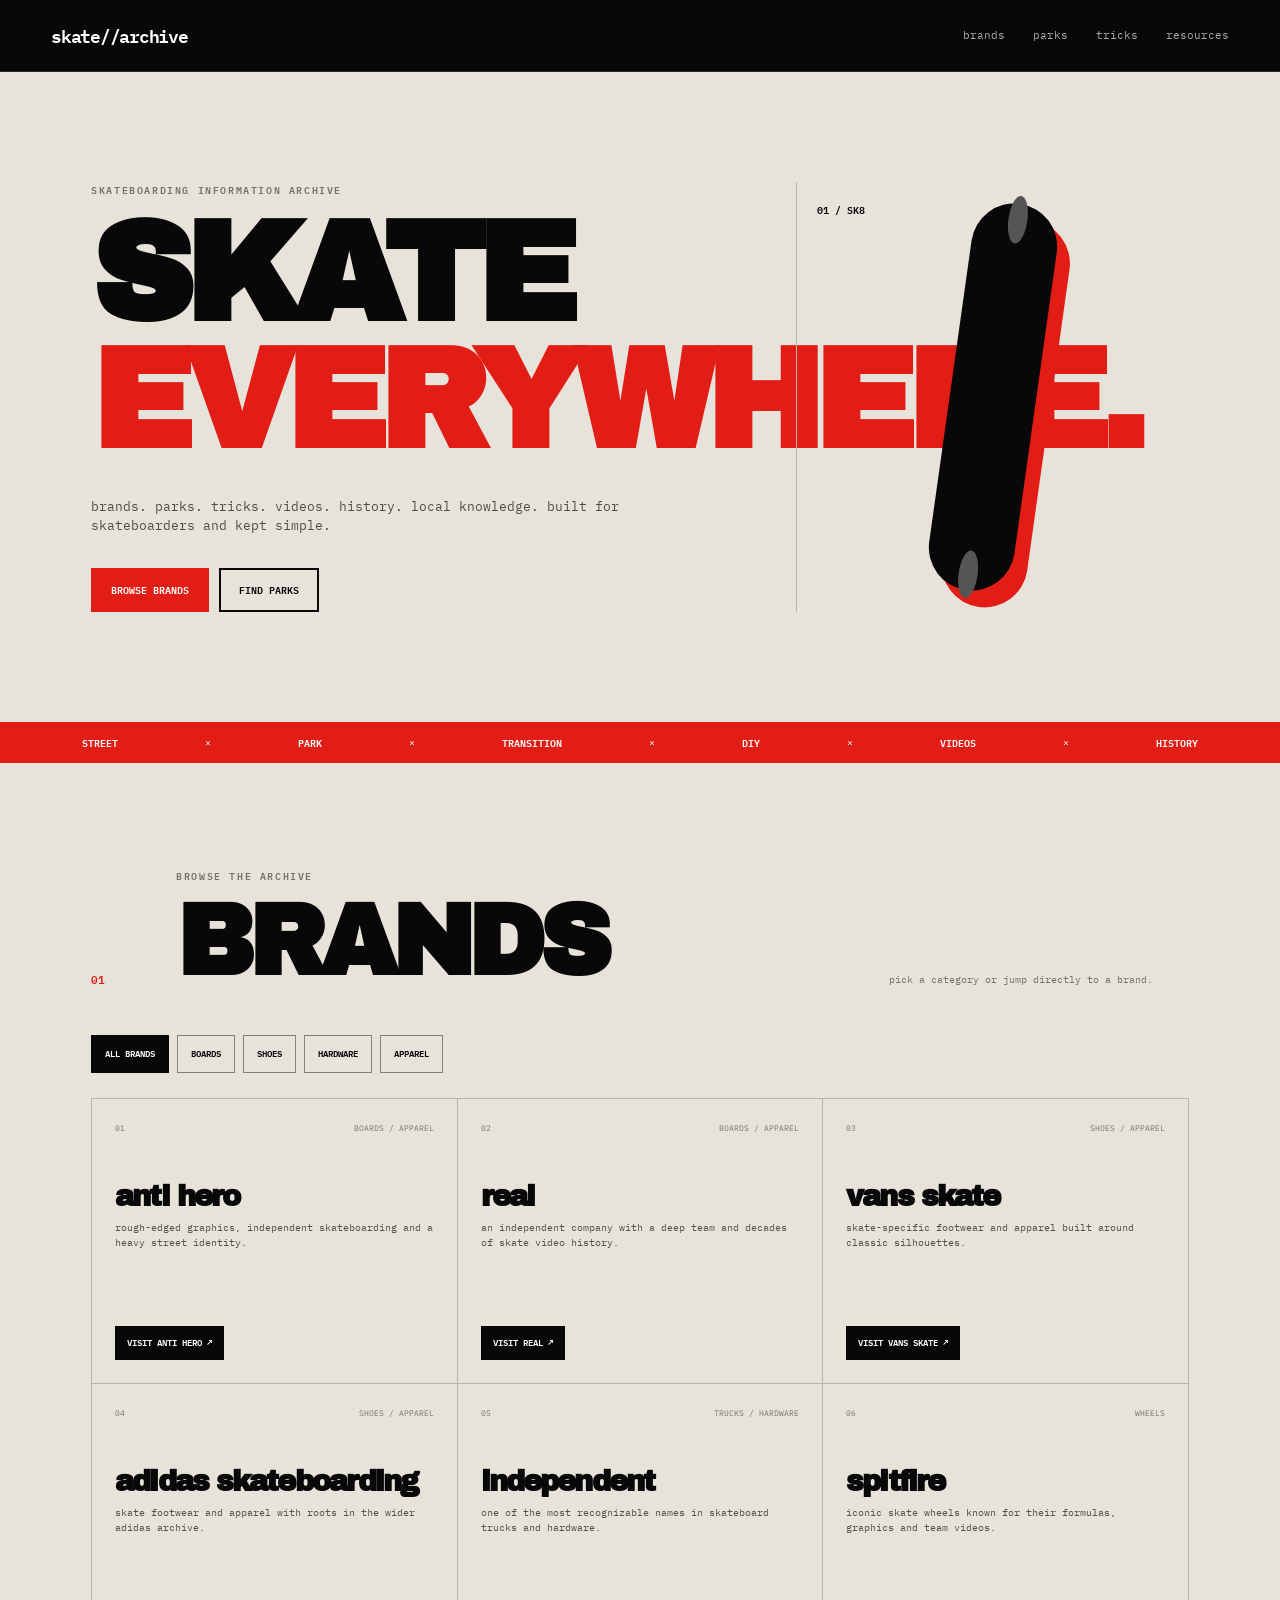
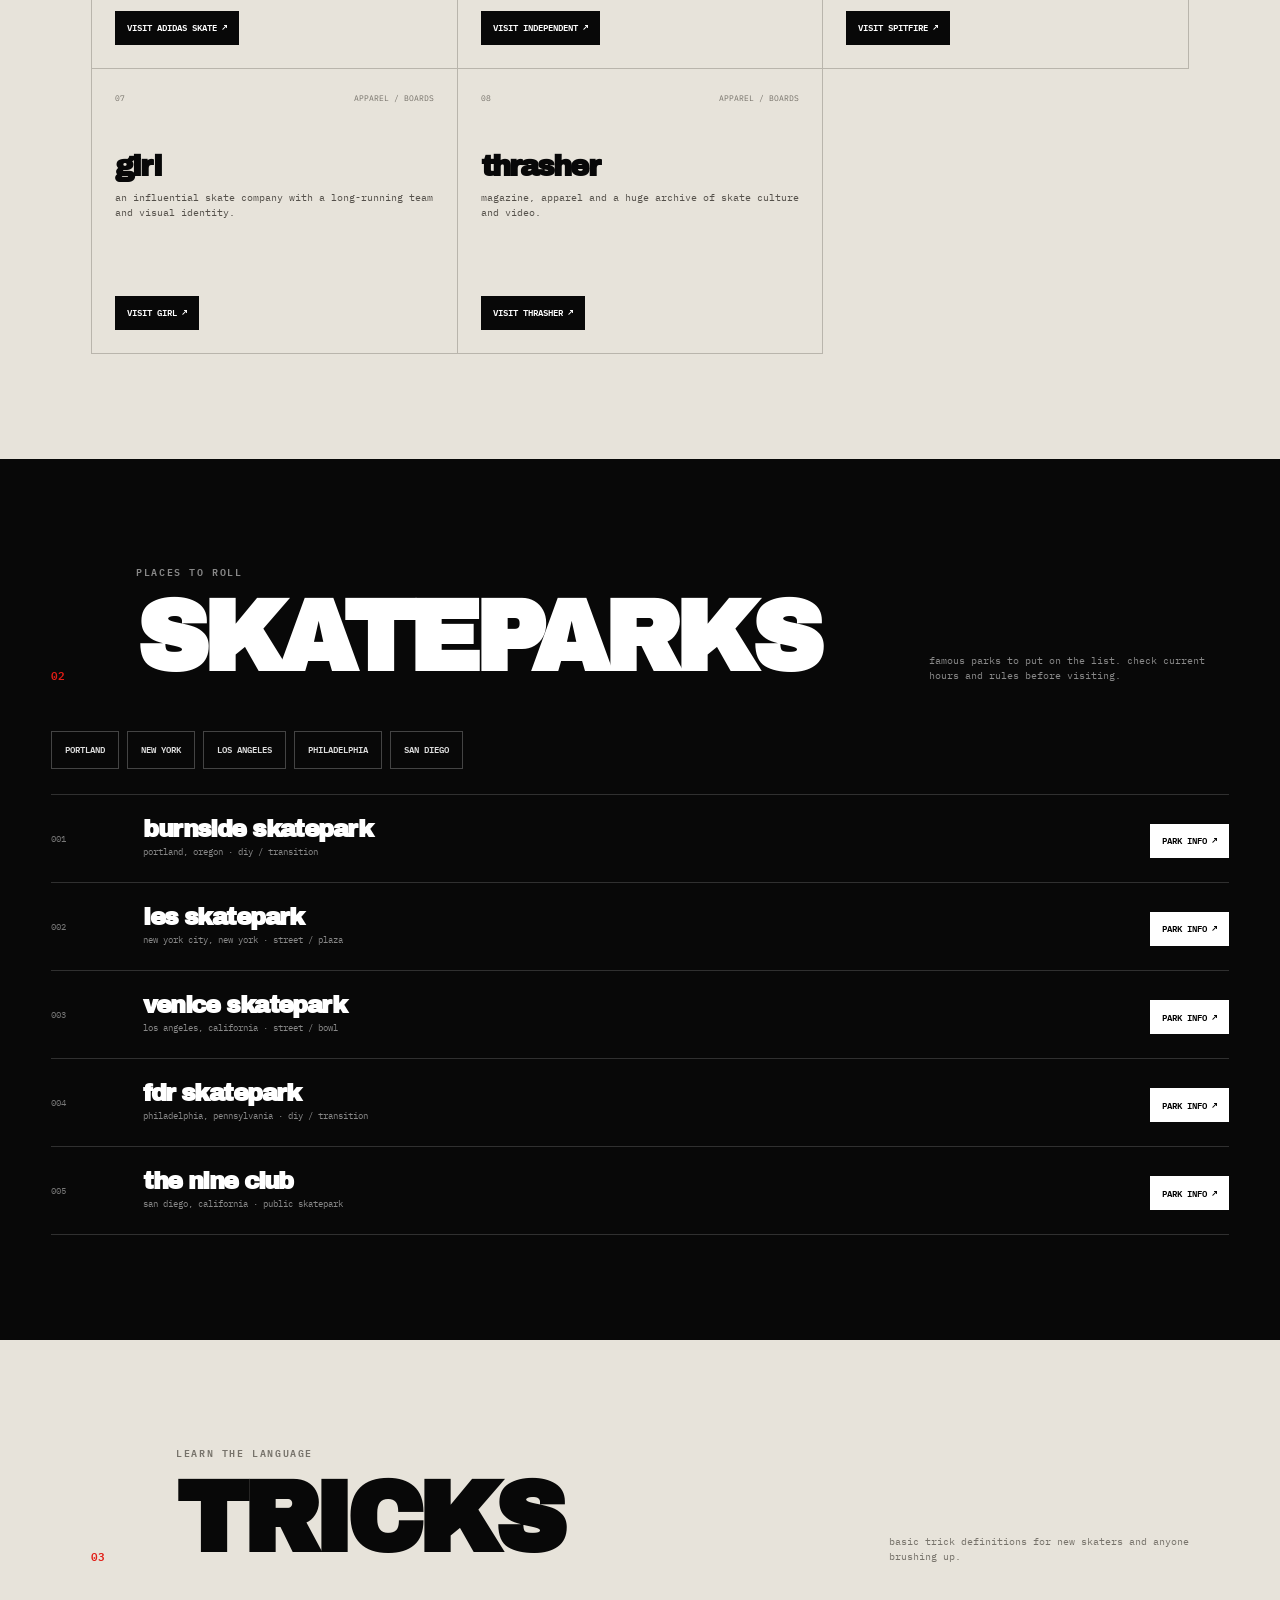
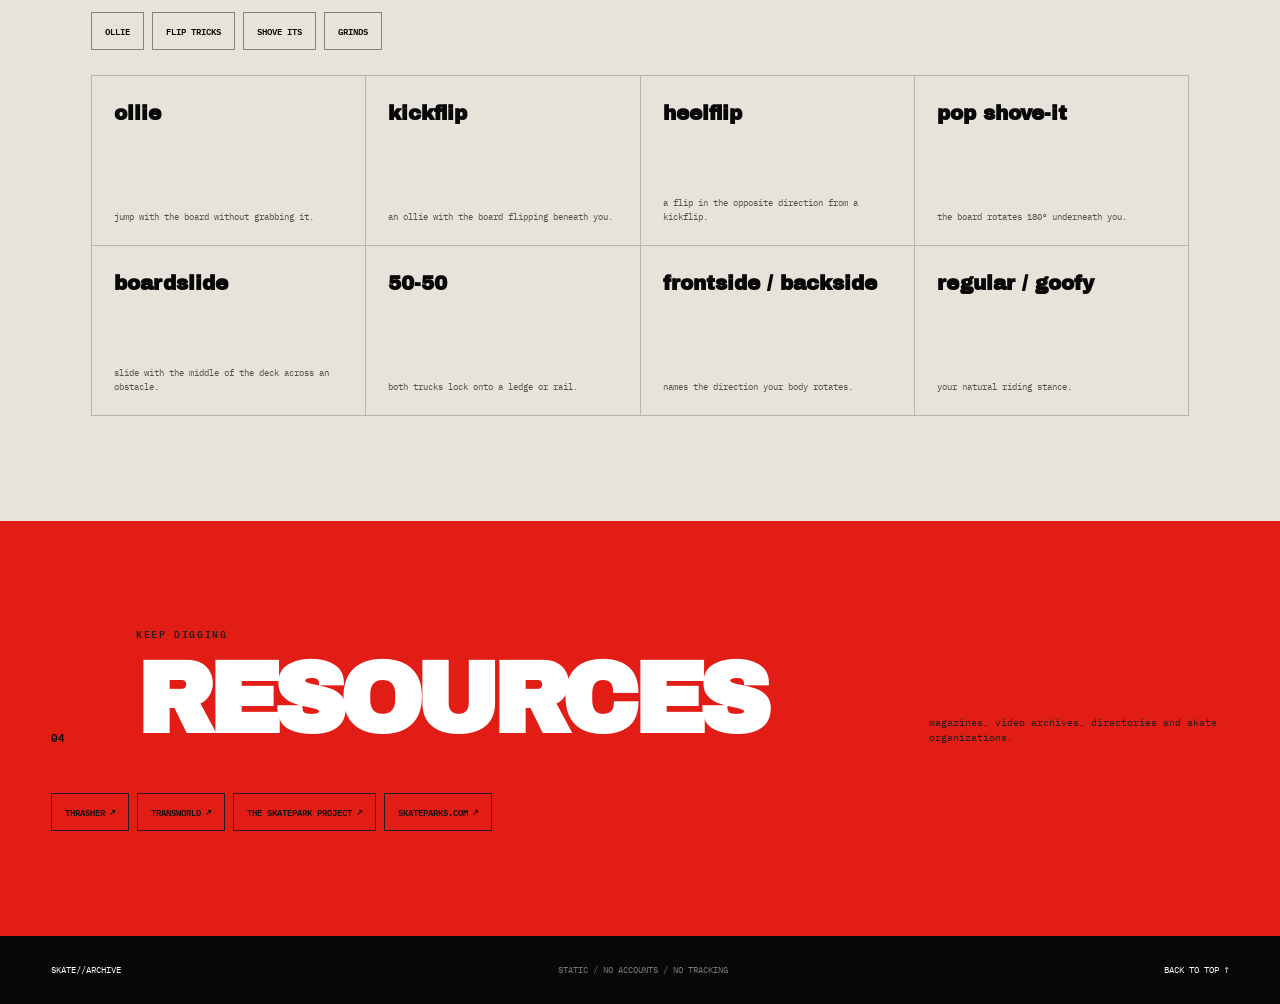
==== commit 7f7a8853: "Add files via upload" ====
--- a/index.html
+++ b/index.html
@@ -3,14 +3,14 @@
 <head>
   <meta charset="utf-8">
   <meta name="viewport" content="width=device-width, initial-scale=1">
-  <title>skate archive — spots, brands & knowledge</title>
-  <meta name="description" content="a static skateboarding archive for skaters: brands, parks, spots, tricks, history and resources.">
+  <title>skate//archive</title>
+  <meta name="description" content="a skateboarding archive for brands, parks, tricks and resources.">
   <link rel="stylesheet" href="style.css">
 </head>
 <body>
   <header class="site-header">
-    <a class="logo" href="index.html">SKATE//ARCHIVE</a>
-    <nav>
+    <a class="logo" href="#top">skate//archive</a>
+    <nav class="main-nav">
       <a href="#brands">brands</a>
       <a href="#parks">parks</a>
       <a href="#tricks">tricks</a>
@@ -18,162 +18,197 @@
     </nav>
   </header>
 
-  <main>
+  <main id="top">
     <section class="hero">
       <div class="hero-copy">
-        <p class="eyebrow">est. whenever you first stepped on a board</p>
-        <h1>THE STREET<br><span>IS THE SPOT.</span></h1>
-        <p class="intro">a no-nonsense static skate archive for finding brands, parks, tricks, history and places to roll.</p>
+        <p class="eyebrow">skateboarding information archive</p>
+        <h1>SKATE<br><span>EVERYWHERE.</span></h1>
+        <p class="intro">brands. parks. tricks. videos. history. local knowledge. built for skateboarders and kept simple.</p>
         <div class="hero-actions">
-          <a class="button" href="#parks">find a park ↓</a>
-          <a class="text-link" href="#brands">browse brands →</a>
+          <a class="button" href="#brands">browse brands</a>
+          <a class="button outline" href="#parks">find parks</a>
         </div>
       </div>
-      <div class="hero-mark" aria-hidden="true">
-        <div class="board-shape"></div>
-        <span>01</span>
-        <span>SK8</span>
-        <span>24/7</span>
-      </div>
-    </section>
-
-    <section class="ticker" aria-label="site topics">
-      <span>street</span><i>×</i><span>park</span><i>×</i><span>transition</span><i>×</i><span>DIY</span><i>×</i><span>style</span><i>×</i><span>history</span><i>×</i><span>street</span>
-    </section>
+      <div class="hero-art" aria-hidden="true">
+        <div class="board"></div>
+        <div class="hero-label">01 / SK8</div>
+      </div>
+    </section>
+
+    <div class="ticker">
+      <span>street</span><b>×</b><span>park</span><b>×</b><span>transition</span><b>×</b><span>diy</span><b>×</b><span>videos</span><b>×</b><span>history</span>
+    </div>
 
     <section id="brands" class="section">
       <div class="section-head">
-        <p class="number">01</p>
+        <div class="section-number">01</div>
         <div>
-          <p class="eyebrow">the companies</p>
+          <p class="eyebrow">browse the archive</p>
           <h2>BRANDS</h2>
         </div>
-        <p class="section-note">boards, shoes, hardware and clothes. start with the companies that helped shape skateboarding.</p>
-      </div>
-
-      <div class="card-grid">
-        <article class="info-card">
-          <span class="tag">boards / apparel</span>
+        <p class="section-note">pick a category or jump directly to a brand.</p>
+      </div>
+
+      <div class="filter-bar">
+        <a class="filter active" href="#brands">all brands</a>
+        <a class="filter" href="#boards">boards</a>
+        <a class="filter" href="#shoes">shoes</a>
+        <a class="filter" href="#hardware">hardware</a>
+        <a class="filter" href="#apparel">apparel</a>
+      </div>
+
+      <div class="brand-grid">
+        <article class="brand-card" id="boards">
+          <div class="card-top"><span>01</span><span>boards / apparel</span></div>
           <h3>anti hero</h3>
           <p>rough-edged graphics, independent skateboarding and a heavy street identity.</p>
-          <a href="https://www.antiheroskateboards.com/" target="_blank" rel="noopener">official site ↗</a>
-        </article>
-        <article class="info-card">
-          <span class="tag">boards / apparel</span>
-          <h3>real skateboards</h3>
-          <p>long-running independent company with a deep team and strong video history.</p>
-          <a href="https://realskateboards.com/" target="_blank" rel="noopener">official site ↗</a>
-        </article>
-        <article class="info-card">
-          <span class="tag">shoes / apparel</span>
+          <a class="card-button" href="https://www.antiheroskateboards.com/" target="_blank" rel="noopener">visit anti hero ↗</a>
+        </article>
+
+        <article class="brand-card">
+          <div class="card-top"><span>02</span><span>boards / apparel</span></div>
+          <h3>real</h3>
+          <p>an independent company with a deep team and decades of skate video history.</p>
+          <a class="card-button" href="https://realskateboards.com/" target="_blank" rel="noopener">visit real ↗</a>
+        </article>
+
+        <article class="brand-card" id="shoes">
+          <div class="card-top"><span>03</span><span>shoes / apparel</span></div>
           <h3>vans skate</h3>
-          <p>skate footwear and apparel built around classic vulcanized silhouettes.</p>
-          <a href="https://www.vans.com/en-us/skate" target="_blank" rel="noopener">official site ↗</a>
-        </article>
-        <article class="info-card">
-          <span class="tag">shoes / apparel</span>
+          <p>skate-specific footwear and apparel built around classic silhouettes.</p>
+          <a class="card-button" href="https://www.vans.com/en-us/skate" target="_blank" rel="noopener">visit vans skate ↗</a>
+        </article>
+
+        <article class="brand-card">
+          <div class="card-top"><span>04</span><span>shoes / apparel</span></div>
           <h3>adidas skateboarding</h3>
-          <p>skate-specific footwear and apparel with roots in the wider adidas archive.</p>
-          <a href="https://www.adidas.com/us/skateboarding" target="_blank" rel="noopener">official site ↗</a>
-        </article>
-        <article class="info-card">
-          <span class="tag">hardware</span>
+          <p>skate footwear and apparel with roots in the wider adidas archive.</p>
+          <a class="card-button" href="https://www.adidas.com/us/skateboarding" target="_blank" rel="noopener">visit adidas skate ↗</a>
+        </article>
+
+        <article class="brand-card" id="hardware">
+          <div class="card-top"><span>05</span><span>trucks / hardware</span></div>
           <h3>independent</h3>
           <p>one of the most recognizable names in skateboard trucks and hardware.</p>
-          <a href="https://nhsfunfactory.com/collections/independent" target="_blank" rel="noopener">official site ↗</a>
-        </article>
-        <article class="info-card">
-          <span class="tag">wheels</span>
+          <a class="card-button" href="https://nhsfunfactory.com/collections/independent" target="_blank" rel="noopener">visit independent ↗</a>
+        </article>
+
+        <article class="brand-card">
+          <div class="card-top"><span>06</span><span>wheels</span></div>
           <h3>spitfire</h3>
-          <p>iconic skate wheel company known for formula-focused wheels and team videos.</p>
-          <a href="https://spitfirewheels.com/" target="_blank" rel="noopener">official site ↗</a>
-        </article>
-      </div>
-    </section>
-
-    <section id="parks" class="section dark">
-      <div class="section-head">
-        <p class="number">02</p>
+          <p>iconic skate wheels known for their formulas, graphics and team videos.</p>
+          <a class="card-button" href="https://spitfirewheels.com/" target="_blank" rel="noopener">visit spitfire ↗</a>
+        </article>
+
+        <article class="brand-card" id="apparel">
+          <div class="card-top"><span>07</span><span>apparel / boards</span></div>
+          <h3>girl</h3>
+          <p>an influential skate company with a long-running team and visual identity.</p>
+          <a class="card-button" href="https://girlskateboards.com/" target="_blank" rel="noopener">visit girl ↗</a>
+        </article>
+
+        <article class="brand-card">
+          <div class="card-top"><span>08</span><span>apparel / boards</span></div>
+          <h3>thrasher</h3>
+          <p>magazine, apparel and a huge archive of skate culture and video.</p>
+          <a class="card-button" href="https://www.thrashermagazine.com/" target="_blank" rel="noopener">visit thrasher ↗</a>
+        </article>
+      </div>
+    </section>
+
+    <section id="parks" class="section black-section">
+      <div class="section-head">
+        <div class="section-number">02</div>
         <div>
           <p class="eyebrow">places to roll</p>
           <h2>SKATEPARKS</h2>
         </div>
-        <p class="section-note">a starter list of famous public skate destinations. verify hours and local rules before you go.</p>
+        <p class="section-note">famous parks to put on the list. check current hours and rules before visiting.</p>
+      </div>
+
+      <div class="park-buttons">
+        <a href="#park-portland">portland</a>
+        <a href="#park-nyc">new york</a>
+        <a href="#park-la">los angeles</a>
+        <a href="#park-philly">philadelphia</a>
+        <a href="#park-sd">san diego</a>
       </div>
 
       <div class="park-list">
-        <article class="park">
-          <div class="park-no">001</div>
+        <article class="park" id="park-portland">
+          <span class="park-number">001</span>
           <div><h3>burnside skatepark</h3><p>portland, oregon · diy / transition</p></div>
-          <a href="https://www.portland.gov/parks/burnside-skatepark" target="_blank" rel="noopener">info ↗</a>
-        </article>
-        <article class="park">
-          <div class="park-no">002</div>
+          <a class="card-button" href="https://www.portland.gov/parks/burnside-skatepark" target="_blank" rel="noopener">park info ↗</a>
+        </article>
+        <article class="park" id="park-nyc">
+          <span class="park-number">002</span>
           <div><h3>les skatepark</h3><p>new york city, new york · street / plaza</p></div>
-          <a href="https://www.nycgovparks.org/parks/coleman-playground/facilities/skateparks" target="_blank" rel="noopener">info ↗</a>
-        </article>
-        <article class="park">
-          <div class="park-no">003</div>
+          <a class="card-button" href="https://www.nycgovparks.org/parks/coleman-playground/facilities/skateparks" target="_blank" rel="noopener">park info ↗</a>
+        </article>
+        <article class="park" id="park-la">
+          <span class="park-number">003</span>
           <div><h3>venice skatepark</h3><p>los angeles, california · street / bowl</p></div>
-          <a href="https://www.laparks.org/skatepark/venice" target="_blank" rel="noopener">info ↗</a>
-        </article>
-        <article class="park">
-          <div class="park-no">004</div>
+          <a class="card-button" href="https://www.laparks.org/skatepark/venice" target="_blank" rel="noopener">park info ↗</a>
+        </article>
+        <article class="park" id="park-philly">
+          <span class="park-number">004</span>
           <div><h3>fdr skatepark</h3><p>philadelphia, pennsylvania · diy / transition</p></div>
-          <a href="https://www.phila.gov/parks-rec-finder/#/location/fdr-skatepark" target="_blank" rel="noopener">info ↗</a>
-        </article>
-        <article class="park">
-          <div class="park-no">005</div>
-          <div><h3>the nine club</h3><p>san diego, california · public skatepark network</p></div>
-          <a href="https://www.sandiego.gov/park-and-recreation/parks/regional/missionbay/nine" target="_blank" rel="noopener">info ↗</a>
+          <a class="card-button" href="https://www.phila.gov/parks-rec-finder/#/location/fdr-skatepark" target="_blank" rel="noopener">park info ↗</a>
+        </article>
+        <article class="park" id="park-sd">
+          <span class="park-number">005</span>
+          <div><h3>the nine club</h3><p>san diego, california · public skatepark</p></div>
+          <a class="card-button" href="https://www.sandiego.gov/park-and-recreation/parks/regional/missionbay/nine" target="_blank" rel="noopener">park info ↗</a>
         </article>
       </div>
     </section>
 
     <section id="tricks" class="section">
       <div class="section-head">
-        <p class="number">03</p>
-        <div><p class="eyebrow">the basics</p><h2>TRICKS</h2></div>
-        <p class="section-note">learn the language before you learn the trick.</p>
-      </div>
+        <div class="section-number">03</div>
+        <div><p class="eyebrow">learn the language</p><h2>TRICKS</h2></div>
+        <p class="section-note">basic trick definitions for new skaters and anyone brushing up.</p>
+      </div>
+
+      <div class="trick-buttons">
+        <a href="#trick-ollie">ollie</a>
+        <a href="#trick-flip">flip tricks</a>
+        <a href="#trick-shove">shove its</a>
+        <a href="#trick-grind">grinds</a>
+      </div>
+
       <div class="trick-grid">
-        <article><b>ollie</b><span>jump with the board without grabbing it.</span></article>
-        <article><b>kickflip</b><span>an ollie with a flip along the board's long axis.</span></article>
+        <article id="trick-ollie"><b>ollie</b><span>jump with the board without grabbing it.</span></article>
+        <article id="trick-flip"><b>kickflip</b><span>an ollie with the board flipping beneath you.</span></article>
         <article><b>heelflip</b><span>a flip in the opposite direction from a kickflip.</span></article>
-        <article><b>pop shove-it</b><span>the board rotates 180° underneath you.</span></article>
-        <article><b>boardslide</b><span>slide with the middle of the deck across an obstacle.</span></article>
+        <article id="trick-shove"><b>pop shove-it</b><span>the board rotates 180° underneath you.</span></article>
+        <article id="trick-grind"><b>boardslide</b><span>slide with the middle of the deck across an obstacle.</span></article>
         <article><b>50-50</b><span>both trucks lock onto a ledge or rail.</span></article>
-        <article><b>frontside / backside</b><span>names the direction your body rotates around an obstacle.</span></article>
-        <article><b>regular / goofy</b><span>your natural riding stance: left foot or right foot forward.</span></article>
-      </div>
-    </section>
-
-    <section id="resources" class="section red">
-      <div class="section-head">
-        <p class="number">04</p>
+        <article><b>frontside / backside</b><span>names the direction your body rotates.</span></article>
+        <article><b>regular / goofy</b><span>your natural riding stance.</span></article>
+      </div>
+    </section>
+
+    <section id="resources" class="section red-section">
+      <div class="section-head">
+        <div class="section-number">04</div>
         <div><p class="eyebrow">keep digging</p><h2>RESOURCES</h2></div>
-        <p class="section-note">good places to discover skate videos, history, organizations and local spots.</p>
-      </div>
-      <div class="resource-grid">
-        <a href="https://www.thrashermagazine.com/" target="_blank" rel="noopener"><span>01</span><strong>thrasher</strong><small>magazine / videos / skate culture ↗</small></a>
-        <a href="https://skateboarding.transworld.net/" target="_blank" rel="noopener"><span>02</span><strong>transworld skateboarding</strong><small>archive / interviews / videos ↗</small></a>
-        <a href="https://www.skatepark.org/" target="_blank" rel="noopener"><span>03</span><strong>the skatepark project</strong><small>parks / advocacy / resources ↗</small></a>
-        <a href="https://www.skateparks.com/" target="_blank" rel="noopener"><span>04</span><strong>skateparks.com</strong><small>skatepark directory ↗</small></a>
-      </div>
-    </section>
-
-    <section class="submit">
-      <p class="eyebrow">local knowledge</p>
-      <h2>KNOW A SPOT?</h2>
-      <p>this is a static site, so there is no database behind the form. replace this button with your own email or submission link when you're ready.</p>
-      <a class="button dark-button" href="mailto:spots@example.com">send a spot →</a>
+        <p class="section-note">magazines, video archives, directories and skate organizations.</p>
+      </div>
+
+      <div class="resource-buttons">
+        <a href="https://www.thrashermagazine.com/" target="_blank" rel="noopener">thrasher ↗</a>
+        <a href="https://skateboarding.transworld.net/" target="_blank" rel="noopener">transworld ↗</a>
+        <a href="https://www.skatepark.org/" target="_blank" rel="noopener">the skatepark project ↗</a>
+        <a href="https://www.skateparks.com/" target="_blank" rel="noopener">skateparks.com ↗</a>
+      </div>
     </section>
   </main>
 
   <footer>
-    <span>SKATE//ARCHIVE</span>
-    <span>made for people who roll</span>
-    <span>static / no tracking / no accounts</span>
+    <span>skate//archive</span>
+    <span>static / no accounts / no tracking</span>
+    <a href="#top">back to top ↑</a>
   </footer>
 </body>
 </html>
--- a/style.css
+++ b/style.css
@@ -1,79 +1,430 @@
 @import url('https://fonts.googleapis.com/css2?family=Archivo+Black&family=IBM+Plex+Mono:wght@400;500;600&display=swap');
 
 :root{
-  --black:#090909; --paper:#e9e5dc; --red:#e32620; --muted:#9a978f;
-  --line:#292929; --max:1180px;
-}
+  --black:#080808;
+  --black-2:#111;
+  --paper:#e7e3da;
+  --white:#f4f2ec;
+  --red:#e21d16;
+  --gray:#77736b;
+  --line:#b9b5ac;
+  --dark-line:#303030;
+  --max:1200px;
+}
+
 *{box-sizing:border-box}
 html{scroll-behavior:smooth}
-body{margin:0;background:var(--paper);color:var(--black);font-family:"IBM Plex Mono",monospace;line-height:1.55}
+body{
+  margin:0;
+  background:var(--paper);
+  color:var(--black);
+  font-family:"IBM Plex Mono",monospace;
+  line-height:1.5;
+}
 a{color:inherit}
-.site-header{height:74px;background:var(--black);color:#fff;display:flex;align-items:center;justify-content:space-between;padding:0 4vw;position:sticky;top:0;z-index:10;border-bottom:1px solid #333}
-.logo{font-weight:600;text-decoration:none;letter-spacing:-.06em}
-nav{display:flex;gap:28px;text-transform:lowercase;font-size:12px}
-nav a{text-decoration:none;color:#aaa}
-nav a:hover{color:#fff}
-.hero{min-height:690px;max-width:var(--max);margin:auto;padding:100px 4vw 90px;display:grid;grid-template-columns:1.3fr .7fr;align-items:center;position:relative;overflow:hidden}
-.eyebrow{font-size:11px;text-transform:uppercase;letter-spacing:.15em;margin:0 0 15px;color:#666}
-h1,h2{font-family:"Archivo Black",Impact,sans-serif;line-height:.86;margin:0;letter-spacing:-.06em}
-h1{font-size:clamp(70px,11vw,150px)}
+::selection{background:var(--red);color:#fff}
+
+.site-header{
+  position:sticky;
+  top:0;
+  z-index:100;
+  min-height:72px;
+  padding:0 4vw;
+  background:var(--black);
+  color:#fff;
+  border-bottom:1px solid #292929;
+  display:flex;
+  align-items:center;
+  justify-content:space-between;
+}
+.logo{
+  font-size:18px;
+  font-weight:600;
+  letter-spacing:-.07em;
+  text-decoration:none;
+}
+.main-nav{
+  display:flex;
+  align-items:center;
+  gap:28px;
+}
+.main-nav a{
+  color:#aaa;
+  font-size:11px;
+  text-decoration:none;
+  text-transform:lowercase;
+}
+.main-nav a:hover{color:#fff}
+
+.hero{
+  width:100%;
+  max-width:var(--max);
+  min-height:650px;
+  margin:auto;
+  padding:90px 4vw;
+  display:grid;
+  grid-template-columns:minmax(0,1.25fr) minmax(250px,.75fr);
+  align-items:center;
+  gap:50px;
+}
+.hero-copy{min-width:0}
+.eyebrow{
+  margin:0 0 14px;
+  color:var(--gray);
+  font-size:10px;
+  font-weight:600;
+  letter-spacing:.16em;
+  text-transform:uppercase;
+}
+h1,h2,h3{
+  font-family:"Archivo Black",Impact,sans-serif;
+  line-height:.9;
+  letter-spacing:-.065em;
+}
+h1{
+  margin:0;
+  font-size:clamp(72px,11vw,145px);
+}
 h1 span{color:var(--red)}
-.intro{max-width:580px;margin:35px 0;font-size:15px}
-.hero-actions{display:flex;gap:25px;align-items:center}
-.button{display:inline-block;background:var(--red);color:#fff;text-decoration:none;padding:14px 18px;font-size:12px;font-weight:600;text-transform:uppercase}
-.text-link{text-transform:uppercase;font-size:12px;font-weight:600}
-.hero-mark{height:420px;position:relative;border-left:1px solid #bbb;transform:rotate(7deg)}
-.board-shape{position:absolute;width:80px;height:390px;border-radius:45px;left:50%;top:15px;transform:translateX(-50%);background:var(--black)}
-.board-shape:before,.board-shape:after{content:"";position:absolute;width:17px;height:45px;background:#777;border-radius:50%;left:50%;transform:translateX(-50%)}
-.board-shape:before{top:-5px}.board-shape:after{bottom:-5px}
-.hero-mark span{position:absolute;font-size:10px;font-weight:600}
-.hero-mark span:nth-of-type(1){top:0;left:20px}.hero-mark span:nth-of-type(2){bottom:30px;left:20px}.hero-mark span:nth-of-type(3){right:20px;top:50%}
-.ticker{background:var(--red);color:#fff;display:flex;justify-content:space-around;align-items:center;padding:14px 2vw;text-transform:uppercase;font-weight:600;font-size:12px;overflow:hidden}
-.ticker i{font-style:normal}
-.section{max-width:var(--max);margin:auto;padding:110px 4vw}
-.section.dark{max-width:none;background:var(--black);color:#fff}
-.section.red{max-width:none;background:var(--red);color:#fff}
-.section.red .eyebrow,.section.dark .eyebrow{color:#999}
-.section-head{display:grid;grid-template-columns:70px 1fr 300px;gap:25px;align-items:end;margin-bottom:60px}
-.number{font-size:12px;color:var(--red);margin:0 0 5px}
-.dark .number{color:var(--red)}.red .number{color:#111}
-h2{font-size:clamp(55px,8vw,100px)}
-.section-note{font-size:11px;color:#666;margin:0}
-.dark .section-note,.red .section-note{color:#aaa}
-.card-grid{display:grid;grid-template-columns:repeat(3,1fr);border-top:1px solid #aaa;border-left:1px solid #aaa}
-.info-card{min-height:270px;padding:25px;border-right:1px solid #aaa;border-bottom:1px solid #aaa;display:flex;flex-direction:column}
-.tag{font-size:9px;text-transform:uppercase;color:#777;margin-bottom:auto}
-.info-card h3{font-family:"Archivo Black",Impact,sans-serif;text-transform:lowercase;font-size:29px;letter-spacing:-.05em;margin:35px 0 8px}
-.info-card p{font-size:11px;color:#555;margin:0 0 20px}
-.info-card a{font-size:10px;text-transform:uppercase;font-weight:600}
-.park-list{border-top:1px solid #333}
-.park{display:grid;grid-template-columns:80px 1fr auto;gap:25px;padding:25px 0;border-bottom:1px solid #333;align-items:center}
-.park-no{font-size:10px;color:#777}
-.park h3{font-family:"Archivo Black",Impact,sans-serif;font-size:24px;text-transform:lowercase;margin:0;letter-spacing:-.04em}
-.park p{font-size:10px;color:#888;margin:4px 0 0}
-.park a{font-size:10px;text-transform:uppercase}
-.trick-grid{display:grid;grid-template-columns:repeat(4,1fr);gap:1px;background:#aaa}
-.trick-grid article{background:var(--paper);min-height:160px;padding:25px;display:flex;flex-direction:column;justify-content:space-between}
-.trick-grid b{font-family:"Archivo Black",Impact,sans-serif;font-size:21px;text-transform:lowercase}
-.trick-grid span{font-size:10px;color:#555}
-.resource-grid{display:grid;grid-template-columns:repeat(2,1fr);border-top:1px solid #111}
-.resource-grid a{display:grid;grid-template-columns:45px 1fr;gap:5px 15px;padding:25px 0;border-bottom:1px solid #111;text-decoration:none}
-.resource-grid span{grid-row:1/3;font-size:10px}
-.resource-grid strong{font-family:"Archivo Black",Impact,sans-serif;font-size:24px;letter-spacing:-.04em}
-.resource-grid small{font-size:10px}
-.submit{max-width:var(--max);margin:auto;padding:130px 4vw;text-align:center}
-.submit h2{font-size:clamp(60px,10vw,125px)}
-.submit p:not(.eyebrow){max-width:600px;margin:30px auto;font-size:11px;color:#666}
-.dark-button{background:var(--black)}
-footer{background:var(--black);color:#aaa;padding:28px 4vw;display:flex;justify-content:space-between;font-size:9px;text-transform:uppercase;gap:20px}
-footer span:first-child{color:#fff}
-@media(max-width:800px){
-  nav{display:none}.hero{grid-template-columns:1fr;min-height:auto;padding-top:75px}.hero-mark{display:none}
-  .section-head{grid-template-columns:45px 1fr}.section-note{grid-column:2}
-  .card-grid{grid-template-columns:1fr 1fr}.trick-grid{grid-template-columns:1fr 1fr}
-}
-@media(max-width:520px){
-  h1{font-size:65px}.section{padding:75px 5vw}.card-grid,.trick-grid,.resource-grid{grid-template-columns:1fr}
-  .park{grid-template-columns:45px 1fr}.park a{grid-column:2}.ticker{justify-content:flex-start;gap:22px;white-space:nowrap}
+.intro{
+  max-width:590px;
+  margin:32px 0;
+  color:#4f4c46;
+  font-size:13px;
+}
+.hero-actions{
+  display:flex;
+  flex-wrap:wrap;
+  gap:10px;
+}
+.button{
+  display:inline-flex;
+  min-height:44px;
+  align-items:center;
+  justify-content:center;
+  padding:0 18px;
+  background:var(--red);
+  color:#fff;
+  border:2px solid var(--red);
+  font-size:10px;
+  font-weight:600;
+  text-decoration:none;
+  text-transform:uppercase;
+}
+.button:hover{background:var(--black);border-color:var(--black)}
+.button.outline{
+  background:transparent;
+  border-color:var(--black);
+  color:var(--black);
+}
+.button.outline:hover{background:var(--black);color:#fff}
+
+.hero-art{
+  position:relative;
+  height:430px;
+  border-left:1px solid var(--line);
+  display:flex;
+  align-items:center;
+  justify-content:center;
+}
+.board{
+  width:86px;
+  height:390px;
+  border-radius:48px;
+  background:var(--black);
+  transform:rotate(8deg);
+  position:relative;
+  box-shadow:15px 15px 0 var(--red);
+}
+.board:before,.board:after{
+  content:"";
+  position:absolute;
+  left:50%;
+  width:19px;
+  height:48px;
+  transform:translateX(-50%);
+  border-radius:50%;
+  background:#555;
+}
+.board:before{top:-8px}
+.board:after{bottom:-8px}
+.hero-label{
+  position:absolute;
+  top:20px;
+  left:20px;
+  font-size:10px;
+  font-weight:600;
+}
+
+.ticker{
+  width:100%;
+  overflow:hidden;
+  background:var(--red);
+  color:#fff;
+  padding:13px 4vw;
+  display:flex;
+  justify-content:space-around;
+  gap:25px;
+  white-space:nowrap;
+  text-transform:uppercase;
+  font-size:10px;
+  font-weight:600;
+}
+.ticker b{font-weight:400}
+
+.section{
+  width:100%;
+  max-width:var(--max);
+  margin:auto;
+  padding:105px 4vw;
+}
+.black-section{
+  max-width:none;
+  background:var(--black);
+  color:#fff;
+}
+.red-section{
+  max-width:none;
+  background:var(--red);
+  color:#fff;
+}
+.section-head{
+  display:grid;
+  grid-template-columns:60px minmax(0,1fr) 300px;
+  gap:25px;
+  align-items:end;
+  margin-bottom:48px;
+}
+.section-number{
+  color:var(--red);
+  font-size:11px;
+  font-weight:600;
+}
+.black-section .section-number{color:var(--red)}
+.red-section .section-number{color:var(--black)}
+h2{
+  margin:0;
+  font-size:clamp(55px,8vw,100px);
+}
+.section-note{
+  margin:0;
+  color:var(--gray);
+  font-size:10px;
+}
+.black-section .eyebrow,
+.black-section .section-note{color:#888}
+.red-section .eyebrow,
+.red-section .section-note{color:#201f1d}
+
+.filter-bar,
+.park-buttons,
+.trick-buttons,
+.resource-buttons{
+  display:flex;
+  flex-wrap:wrap;
+  gap:8px;
+  margin-bottom:25px;
+}
+.filter,.park-buttons a,.trick-buttons a,.resource-buttons a{
+  display:inline-flex;
+  min-height:38px;
+  align-items:center;
+  padding:0 13px;
+  border:1px solid #858178;
+  background:transparent;
+  color:inherit;
+  text-decoration:none;
+  font-size:9px;
+  font-weight:600;
+  text-transform:uppercase;
+}
+.filter:hover,.filter.active,
+.park-buttons a:hover,
+.trick-buttons a:hover,
+.resource-buttons a:hover{
+  background:var(--black);
+  border-color:var(--black);
+  color:#fff;
+}
+.black-section .park-buttons a{
+  border-color:#444;
+  color:#ddd;
+}
+.black-section .park-buttons a:hover{
+  background:var(--red);
+  border-color:var(--red);
+}
+.red-section .resource-buttons a{
+  border-color:#201f1d;
+  color:#111;
+}
+.red-section .resource-buttons a:hover{
+  background:#111;
+  border-color:#111;
+  color:#fff;
+}
+
+.brand-grid{
+  display:grid;
+  grid-template-columns:repeat(3,minmax(0,1fr));
+  border-top:1px solid var(--line);
+  border-left:1px solid var(--line);
+}
+.brand-card{
+  min-height:285px;
+  padding:23px;
+  border-right:1px solid var(--line);
+  border-bottom:1px solid var(--line);
+  display:flex;
+  flex-direction:column;
+}
+.card-top{
+  display:flex;
+  justify-content:space-between;
+  gap:15px;
+  color:#77736b;
+  font-size:8px;
+  text-transform:uppercase;
+}
+.brand-card h3{
+  margin:50px 0 10px;
+  font-size:29px;
+  text-transform:lowercase;
+}
+.brand-card p{
+  max-width:330px;
+  margin:0 0 22px;
+  color:#55514b;
+  font-size:10px;
+}
+.card-button{
+  display:inline-flex;
+  align-items:center;
+  align-self:flex-start;
+  min-height:34px;
+  margin-top:auto;
+  padding:0 11px;
+  background:var(--black);
+  color:#fff;
+  text-decoration:none;
+  border:1px solid var(--black);
+  font-size:9px;
+  font-weight:600;
+  text-transform:uppercase;
+}
+.card-button:hover{
+  background:var(--red);
+  border-color:var(--red);
+}
+.black-section .card-button{
+  background:#fff;
+  color:#000;
+  border-color:#fff;
+}
+.black-section .card-button:hover{
+  background:var(--red);
+  color:#fff;
+  border-color:var(--red);
+}
+
+.park-list{border-top:1px solid var(--dark-line)}
+.park{
+  display:grid;
+  grid-template-columns:70px minmax(0,1fr) auto;
+  align-items:center;
+  gap:22px;
+  padding:24px 0;
+  border-bottom:1px solid var(--dark-line);
+}
+.park-number{
+  color:#777;
+  font-size:9px;
+}
+.park h3{
+  margin:0;
+  font-size:24px;
+  text-transform:lowercase;
+}
+.park p{
+  margin:4px 0 0;
+  color:#888;
+  font-size:9px;
+}
+
+.trick-grid{
+  display:grid;
+  grid-template-columns:repeat(4,minmax(0,1fr));
+  border-top:1px solid var(--line);
+  border-left:1px solid var(--line);
+}
+.trick-grid article{
+  min-height:170px;
+  padding:22px;
+  border-right:1px solid var(--line);
+  border-bottom:1px solid var(--line);
+  display:flex;
+  flex-direction:column;
+  justify-content:space-between;
+}
+.trick-grid b{
+  font-family:"Archivo Black",Impact,sans-serif;
+  font-size:20px;
+  text-transform:lowercase;
+}
+.trick-grid span{
+  color:#55514b;
+  font-size:9px;
+}
+
+.red-section .resource-buttons{
+  margin:0;
+  max-width:900px;
+}
+
+footer{
+  padding:27px 4vw;
+  background:var(--black);
+  color:#777;
+  display:flex;
+  justify-content:space-between;
+  gap:20px;
+  font-size:9px;
+  text-transform:uppercase;
+}
+footer span:first-child,footer a{color:#fff}
+footer a{text-decoration:none}
+
+@media(max-width:900px){
+  .hero{
+    grid-template-columns:1fr;
+    min-height:auto;
+    padding-top:70px;
+    padding-bottom:75px;
+  }
+  .hero-art{display:none}
+  .section-head{
+    grid-template-columns:45px minmax(0,1fr);
+  }
+  .section-note{
+    grid-column:2;
+  }
+  .brand-grid{grid-template-columns:repeat(2,minmax(0,1fr))}
+  .trick-grid{grid-template-columns:repeat(2,minmax(0,1fr))}
+}
+
+@media(max-width:600px){
+  .site-header{min-height:62px}
+  .main-nav{gap:12px}
+  .main-nav a{font-size:9px}
+  .logo{font-size:15px}
+  .hero{padding:65px 5vw}
+  h1{font-size:68px}
+  .section{padding:75px 5vw}
+  .brand-grid,.trick-grid{grid-template-columns:1fr}
+  .park{
+    grid-template-columns:40px minmax(0,1fr);
+    gap:12px;
+  }
+  .park .card-button{grid-column:2}
   footer{flex-direction:column}
 }
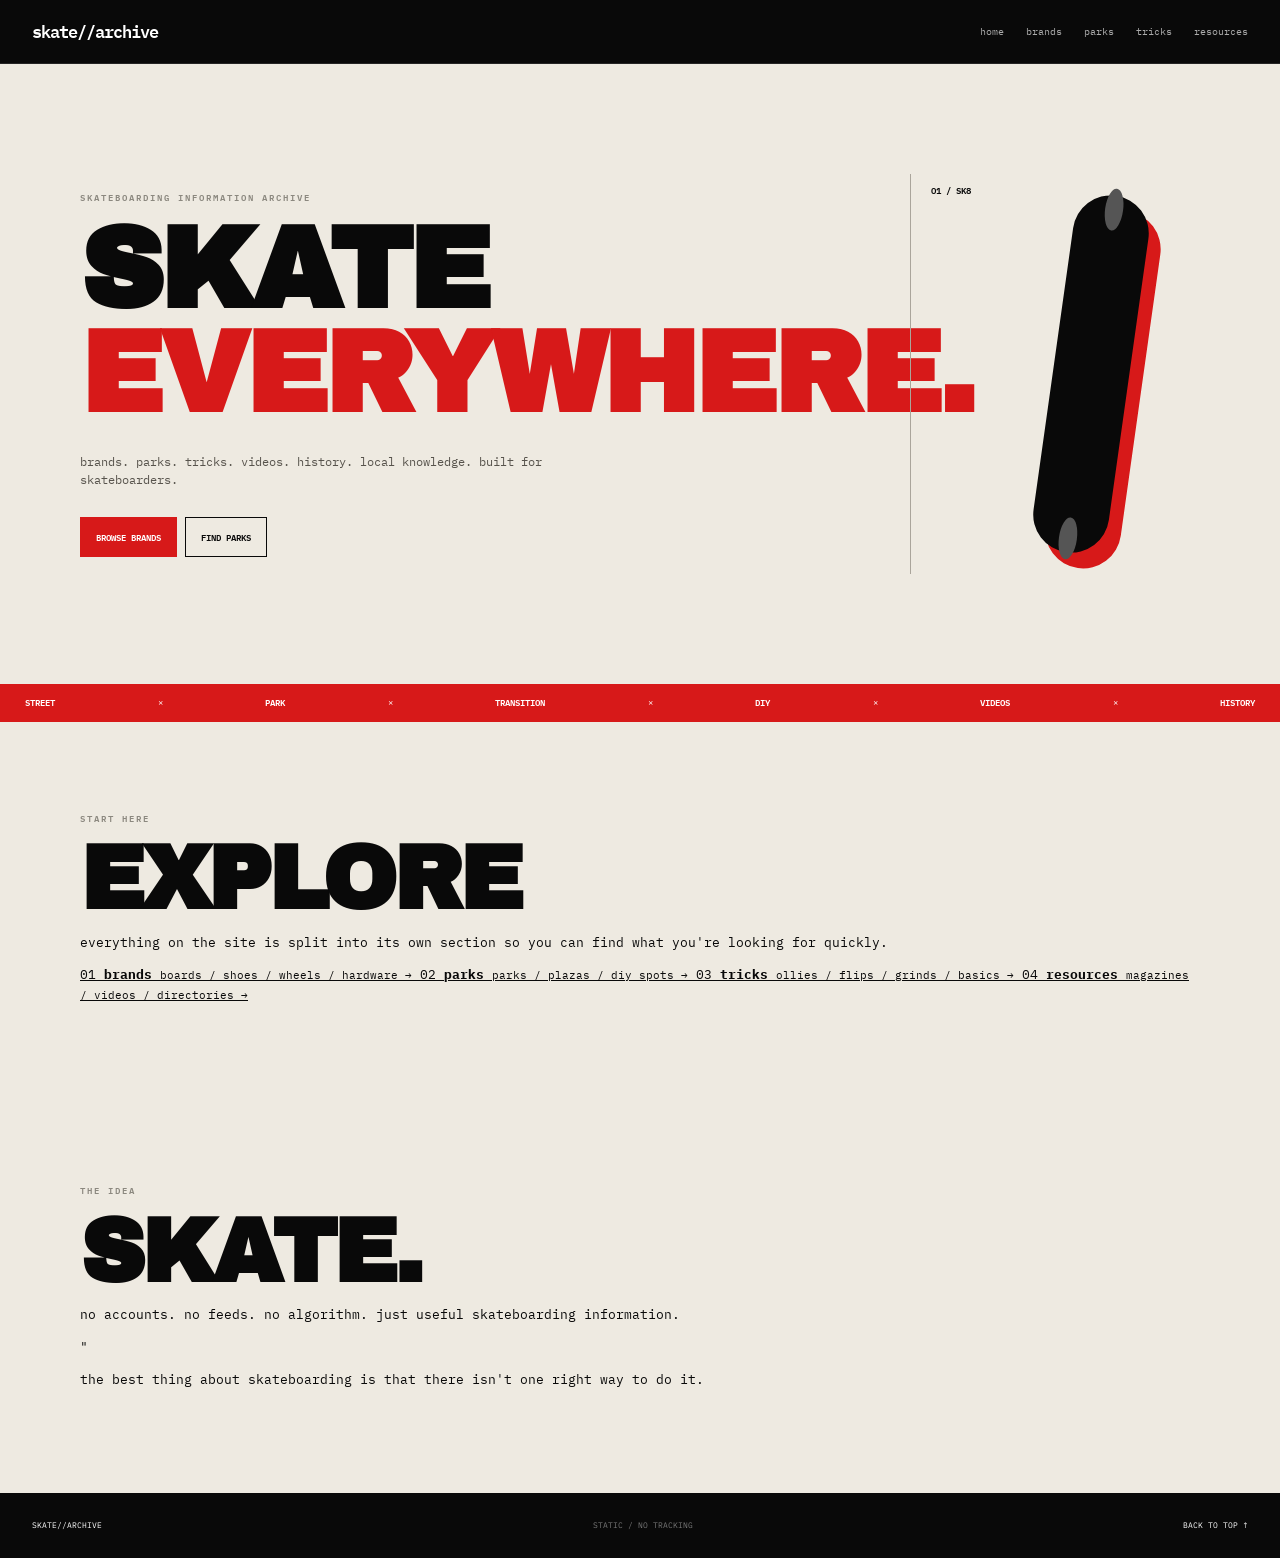
==== commit e145711c: "Update index.html" ====
--- a/index.html
+++ b/index.html
@@ -1,214 +1,145 @@
-<!doctype html>
+<!DOCTYPE html>
 <html lang="en">
 <head>
-  <meta charset="utf-8">
-  <meta name="viewport" content="width=device-width, initial-scale=1">
+  <meta charset="UTF-8">
+  <meta name="viewport" content="width=device-width, initial-scale=1.0">
   <title>skate//archive</title>
-  <meta name="description" content="a skateboarding archive for brands, parks, tricks and resources.">
   <link rel="stylesheet" href="style.css">
 </head>
+
 <body>
-  <header class="site-header">
-    <a class="logo" href="#top">skate//archive</a>
-    <nav class="main-nav">
-      <a href="#brands">brands</a>
-      <a href="#parks">parks</a>
-      <a href="#tricks">tricks</a>
-      <a href="#resources">resources</a>
-    </nav>
-  </header>
 
-  <main id="top">
-    <section class="hero">
-      <div class="hero-copy">
-        <p class="eyebrow">skateboarding information archive</p>
-        <h1>SKATE<br><span>EVERYWHERE.</span></h1>
-        <p class="intro">brands. parks. tricks. videos. history. local knowledge. built for skateboarders and kept simple.</p>
-        <div class="hero-actions">
-          <a class="button" href="#brands">browse brands</a>
-          <a class="button outline" href="#parks">find parks</a>
-        </div>
+<header class="site-header">
+  <a href="index.html" class="logo">skate//archive</a>
+
+  <nav class="main-nav">
+    <a href="index.html" class="active">home</a>
+    <a href="brands.html">brands</a>
+    <a href="parks.html">parks</a>
+    <a href="tricks.html">tricks</a>
+    <a href="resources.html">resources</a>
+  </nav>
+</header>
+
+<main>
+
+  <section class="hero">
+    <div class="hero-copy">
+
+      <p class="eyebrow">skateboarding information archive</p>
+
+      <h1>
+        SKATE<br>
+        <span>EVERYWHERE.</span>
+      </h1>
+
+      <p class="intro">
+        brands. parks. tricks. videos. history.
+        local knowledge. built for skateboarders.
+      </p>
+
+      <div class="actions">
+        <a href="brands.html" class="button">browse brands</a>
+        <a href="parks.html" class="button outline">find parks</a>
       </div>
-      <div class="hero-art" aria-hidden="true">
-        <div class="board"></div>
-        <div class="hero-label">01 / SK8</div>
-      </div>
-    </section>
 
-    <div class="ticker">
-      <span>street</span><b>×</b><span>park</span><b>×</b><span>transition</span><b>×</b><span>diy</span><b>×</b><span>videos</span><b>×</b><span>history</span>
     </div>
 
-    <section id="brands" class="section">
-      <div class="section-head">
-        <div class="section-number">01</div>
-        <div>
-          <p class="eyebrow">browse the archive</p>
-          <h2>BRANDS</h2>
-        </div>
-        <p class="section-note">pick a category or jump directly to a brand.</p>
+    <div class="hero-art">
+      <div class="board"></div>
+      <span class="hero-label">01 / SK8</span>
+    </div>
+  </section>
+
+  <div class="ticker">
+    <span>street</span>
+    <b>×</b>
+    <span>park</span>
+    <b>×</b>
+    <span>transition</span>
+    <b>×</b>
+    <span>diy</span>
+    <b>×</b>
+    <span>videos</span>
+    <b>×</b>
+    <span>history</span>
+  </div>
+
+  <section class="section">
+
+    <div class="section-title">
+      <div>
+        <p class="eyebrow">start here</p>
+        <h2>EXPLORE</h2>
       </div>
 
-      <div class="filter-bar">
-        <a class="filter active" href="#brands">all brands</a>
-        <a class="filter" href="#boards">boards</a>
-        <a class="filter" href="#shoes">shoes</a>
-        <a class="filter" href="#hardware">hardware</a>
-        <a class="filter" href="#apparel">apparel</a>
+      <p>
+        everything on the site is split into its own section
+        so you can find what you're looking for quickly.
+      </p>
+    </div>
+
+    <div class="home-grid">
+
+      <a href="brands.html" class="home-card">
+        <span>01</span>
+        <strong>brands</strong>
+        <small>boards / shoes / wheels / hardware →</small>
+      </a>
+
+      <a href="parks.html" class="home-card">
+        <span>02</span>
+        <strong>parks</strong>
+        <small>parks / plazas / diy spots →</small>
+      </a>
+
+      <a href="tricks.html" class="home-card">
+        <span>03</span>
+        <strong>tricks</strong>
+        <small>ollies / flips / grinds / basics →</small>
+      </a>
+
+      <a href="resources.html" class="home-card">
+        <span>04</span>
+        <strong>resources</strong>
+        <small>magazines / videos / directories →</small>
+      </a>
+
+    </div>
+
+  </section>
+
+  <section class="section dark">
+
+    <div class="section-title">
+      <div>
+        <p class="eyebrow">the idea</p>
+        <h2>SKATE.</h2>
       </div>
 
-      <div class="brand-grid">
-        <article class="brand-card" id="boards">
-          <div class="card-top"><span>01</span><span>boards / apparel</span></div>
-          <h3>anti hero</h3>
-          <p>rough-edged graphics, independent skateboarding and a heavy street identity.</p>
-          <a class="card-button" href="https://www.antiheroskateboards.com/" target="_blank" rel="noopener">visit anti hero ↗</a>
-        </article>
+      <p>
+        no accounts. no feeds. no algorithm.
+        just useful skateboarding information.
+      </p>
+    </div>
 
-        <article class="brand-card">
-          <div class="card-top"><span>02</span><span>boards / apparel</span></div>
-          <h3>real</h3>
-          <p>an independent company with a deep team and decades of skate video history.</p>
-          <a class="card-button" href="https://realskateboards.com/" target="_blank" rel="noopener">visit real ↗</a>
-        </article>
+    <div class="quote">
+      <span>"</span>
+      <p>
+        the best thing about skateboarding is that
+        there isn't one right way to do it.
+      </p>
+    </div>
 
-        <article class="brand-card" id="shoes">
-          <div class="card-top"><span>03</span><span>shoes / apparel</span></div>
-          <h3>vans skate</h3>
-          <p>skate-specific footwear and apparel built around classic silhouettes.</p>
-          <a class="card-button" href="https://www.vans.com/en-us/skate" target="_blank" rel="noopener">visit vans skate ↗</a>
-        </article>
+  </section>
 
-        <article class="brand-card">
-          <div class="card-top"><span>04</span><span>shoes / apparel</span></div>
-          <h3>adidas skateboarding</h3>
-          <p>skate footwear and apparel with roots in the wider adidas archive.</p>
-          <a class="card-button" href="https://www.adidas.com/us/skateboarding" target="_blank" rel="noopener">visit adidas skate ↗</a>
-        </article>
+</main>
 
-        <article class="brand-card" id="hardware">
-          <div class="card-top"><span>05</span><span>trucks / hardware</span></div>
-          <h3>independent</h3>
-          <p>one of the most recognizable names in skateboard trucks and hardware.</p>
-          <a class="card-button" href="https://nhsfunfactory.com/collections/independent" target="_blank" rel="noopener">visit independent ↗</a>
-        </article>
+<footer>
+  <span>skate//archive</span>
+  <span>static / no tracking</span>
+  <a href="#top">back to top ↑</a>
+</footer>
 
-        <article class="brand-card">
-          <div class="card-top"><span>06</span><span>wheels</span></div>
-          <h3>spitfire</h3>
-          <p>iconic skate wheels known for their formulas, graphics and team videos.</p>
-          <a class="card-button" href="https://spitfirewheels.com/" target="_blank" rel="noopener">visit spitfire ↗</a>
-        </article>
-
-        <article class="brand-card" id="apparel">
-          <div class="card-top"><span>07</span><span>apparel / boards</span></div>
-          <h3>girl</h3>
-          <p>an influential skate company with a long-running team and visual identity.</p>
-          <a class="card-button" href="https://girlskateboards.com/" target="_blank" rel="noopener">visit girl ↗</a>
-        </article>
-
-        <article class="brand-card">
-          <div class="card-top"><span>08</span><span>apparel / boards</span></div>
-          <h3>thrasher</h3>
-          <p>magazine, apparel and a huge archive of skate culture and video.</p>
-          <a class="card-button" href="https://www.thrashermagazine.com/" target="_blank" rel="noopener">visit thrasher ↗</a>
-        </article>
-      </div>
-    </section>
-
-    <section id="parks" class="section black-section">
-      <div class="section-head">
-        <div class="section-number">02</div>
-        <div>
-          <p class="eyebrow">places to roll</p>
-          <h2>SKATEPARKS</h2>
-        </div>
-        <p class="section-note">famous parks to put on the list. check current hours and rules before visiting.</p>
-      </div>
-
-      <div class="park-buttons">
-        <a href="#park-portland">portland</a>
-        <a href="#park-nyc">new york</a>
-        <a href="#park-la">los angeles</a>
-        <a href="#park-philly">philadelphia</a>
-        <a href="#park-sd">san diego</a>
-      </div>
-
-      <div class="park-list">
-        <article class="park" id="park-portland">
-          <span class="park-number">001</span>
-          <div><h3>burnside skatepark</h3><p>portland, oregon · diy / transition</p></div>
-          <a class="card-button" href="https://www.portland.gov/parks/burnside-skatepark" target="_blank" rel="noopener">park info ↗</a>
-        </article>
-        <article class="park" id="park-nyc">
-          <span class="park-number">002</span>
-          <div><h3>les skatepark</h3><p>new york city, new york · street / plaza</p></div>
-          <a class="card-button" href="https://www.nycgovparks.org/parks/coleman-playground/facilities/skateparks" target="_blank" rel="noopener">park info ↗</a>
-        </article>
-        <article class="park" id="park-la">
-          <span class="park-number">003</span>
-          <div><h3>venice skatepark</h3><p>los angeles, california · street / bowl</p></div>
-          <a class="card-button" href="https://www.laparks.org/skatepark/venice" target="_blank" rel="noopener">park info ↗</a>
-        </article>
-        <article class="park" id="park-philly">
-          <span class="park-number">004</span>
-          <div><h3>fdr skatepark</h3><p>philadelphia, pennsylvania · diy / transition</p></div>
-          <a class="card-button" href="https://www.phila.gov/parks-rec-finder/#/location/fdr-skatepark" target="_blank" rel="noopener">park info ↗</a>
-        </article>
-        <article class="park" id="park-sd">
-          <span class="park-number">005</span>
-          <div><h3>the nine club</h3><p>san diego, california · public skatepark</p></div>
-          <a class="card-button" href="https://www.sandiego.gov/park-and-recreation/parks/regional/missionbay/nine" target="_blank" rel="noopener">park info ↗</a>
-        </article>
-      </div>
-    </section>
-
-    <section id="tricks" class="section">
-      <div class="section-head">
-        <div class="section-number">03</div>
-        <div><p class="eyebrow">learn the language</p><h2>TRICKS</h2></div>
-        <p class="section-note">basic trick definitions for new skaters and anyone brushing up.</p>
-      </div>
-
-      <div class="trick-buttons">
-        <a href="#trick-ollie">ollie</a>
-        <a href="#trick-flip">flip tricks</a>
-        <a href="#trick-shove">shove its</a>
-        <a href="#trick-grind">grinds</a>
-      </div>
-
-      <div class="trick-grid">
-        <article id="trick-ollie"><b>ollie</b><span>jump with the board without grabbing it.</span></article>
-        <article id="trick-flip"><b>kickflip</b><span>an ollie with the board flipping beneath you.</span></article>
-        <article><b>heelflip</b><span>a flip in the opposite direction from a kickflip.</span></article>
-        <article id="trick-shove"><b>pop shove-it</b><span>the board rotates 180° underneath you.</span></article>
-        <article id="trick-grind"><b>boardslide</b><span>slide with the middle of the deck across an obstacle.</span></article>
-        <article><b>50-50</b><span>both trucks lock onto a ledge or rail.</span></article>
-        <article><b>frontside / backside</b><span>names the direction your body rotates.</span></article>
-        <article><b>regular / goofy</b><span>your natural riding stance.</span></article>
-      </div>
-    </section>
-
-    <section id="resources" class="section red-section">
-      <div class="section-head">
-        <div class="section-number">04</div>
-        <div><p class="eyebrow">keep digging</p><h2>RESOURCES</h2></div>
-        <p class="section-note">magazines, video archives, directories and skate organizations.</p>
-      </div>
-
-      <div class="resource-buttons">
-        <a href="https://www.thrashermagazine.com/" target="_blank" rel="noopener">thrasher ↗</a>
-        <a href="https://skateboarding.transworld.net/" target="_blank" rel="noopener">transworld ↗</a>
-        <a href="https://www.skatepark.org/" target="_blank" rel="noopener">the skatepark project ↗</a>
-        <a href="https://www.skateparks.com/" target="_blank" rel="noopener">skateparks.com ↗</a>
-      </div>
-    </section>
-  </main>
-
-  <footer>
-    <span>skate//archive</span>
-    <span>static / no accounts / no tracking</span>
-    <a href="#top">back to top ↑</a>
-  </footer>
 </body>
 </html>
--- a/style.css
+++ b/style.css
@@ -1,430 +1,723 @@
 @import url('https://fonts.googleapis.com/css2?family=Archivo+Black&family=IBM+Plex+Mono:wght@400;500;600&display=swap');
 
-:root{
-  --black:#080808;
-  --black-2:#111;
-  --paper:#e7e3da;
-  --white:#f4f2ec;
-  --red:#e21d16;
-  --gray:#77736b;
-  --line:#b9b5ac;
-  --dark-line:#303030;
-  --max:1200px;
-}
-
-*{box-sizing:border-box}
-html{scroll-behavior:smooth}
-body{
-  margin:0;
-  background:var(--paper);
-  color:var(--black);
-  font-family:"IBM Plex Mono",monospace;
-  line-height:1.5;
-}
-a{color:inherit}
-::selection{background:var(--red);color:#fff}
-
-.site-header{
-  position:sticky;
-  top:0;
-  z-index:100;
-  min-height:72px;
-  padding:0 4vw;
-  background:var(--black);
-  color:#fff;
-  border-bottom:1px solid #292929;
-  display:flex;
-  align-items:center;
-  justify-content:space-between;
-}
-.logo{
-  font-size:18px;
-  font-weight:600;
-  letter-spacing:-.07em;
-  text-decoration:none;
-}
-.main-nav{
-  display:flex;
-  align-items:center;
-  gap:28px;
-}
-.main-nav a{
-  color:#aaa;
-  font-size:11px;
-  text-decoration:none;
-  text-transform:lowercase;
-}
-.main-nav a:hover{color:#fff}
-
-.hero{
-  width:100%;
-  max-width:var(--max);
-  min-height:650px;
-  margin:auto;
-  padding:90px 4vw;
-  display:grid;
-  grid-template-columns:minmax(0,1.25fr) minmax(250px,.75fr);
-  align-items:center;
-  gap:50px;
-}
-.hero-copy{min-width:0}
-.eyebrow{
-  margin:0 0 14px;
-  color:var(--gray);
-  font-size:10px;
-  font-weight:600;
-  letter-spacing:.16em;
-  text-transform:uppercase;
-}
-h1,h2,h3{
-  font-family:"Archivo Black",Impact,sans-serif;
-  line-height:.9;
-  letter-spacing:-.065em;
-}
-h1{
-  margin:0;
-  font-size:clamp(72px,11vw,145px);
-}
-h1 span{color:var(--red)}
-.intro{
-  max-width:590px;
-  margin:32px 0;
-  color:#4f4c46;
-  font-size:13px;
-}
-.hero-actions{
-  display:flex;
-  flex-wrap:wrap;
-  gap:10px;
-}
-.button{
-  display:inline-flex;
-  min-height:44px;
-  align-items:center;
-  justify-content:center;
-  padding:0 18px;
-  background:var(--red);
-  color:#fff;
-  border:2px solid var(--red);
-  font-size:10px;
-  font-weight:600;
-  text-decoration:none;
-  text-transform:uppercase;
-}
-.button:hover{background:var(--black);border-color:var(--black)}
-.button.outline{
-  background:transparent;
-  border-color:var(--black);
-  color:var(--black);
-}
-.button.outline:hover{background:var(--black);color:#fff}
-
-.hero-art{
-  position:relative;
-  height:430px;
-  border-left:1px solid var(--line);
-  display:flex;
-  align-items:center;
-  justify-content:center;
-}
-.board{
-  width:86px;
-  height:390px;
-  border-radius:48px;
-  background:var(--black);
-  transform:rotate(8deg);
-  position:relative;
-  box-shadow:15px 15px 0 var(--red);
-}
-.board:before,.board:after{
-  content:"";
-  position:absolute;
-  left:50%;
-  width:19px;
-  height:48px;
-  transform:translateX(-50%);
-  border-radius:50%;
-  background:#555;
-}
-.board:before{top:-8px}
-.board:after{bottom:-8px}
-.hero-label{
-  position:absolute;
-  top:20px;
-  left:20px;
-  font-size:10px;
-  font-weight:600;
-}
-
-.ticker{
-  width:100%;
-  overflow:hidden;
-  background:var(--red);
-  color:#fff;
-  padding:13px 4vw;
-  display:flex;
-  justify-content:space-around;
-  gap:25px;
-  white-space:nowrap;
-  text-transform:uppercase;
-  font-size:10px;
-  font-weight:600;
-}
-.ticker b{font-weight:400}
-
-.section{
-  width:100%;
-  max-width:var(--max);
-  margin:auto;
-  padding:105px 4vw;
-}
-.black-section{
-  max-width:none;
-  background:var(--black);
-  color:#fff;
-}
-.red-section{
-  max-width:none;
-  background:var(--red);
-  color:#fff;
-}
-.section-head{
-  display:grid;
-  grid-template-columns:60px minmax(0,1fr) 300px;
-  gap:25px;
-  align-items:end;
-  margin-bottom:48px;
-}
-.section-number{
-  color:var(--red);
-  font-size:11px;
-  font-weight:600;
-}
-.black-section .section-number{color:var(--red)}
-.red-section .section-number{color:var(--black)}
-h2{
-  margin:0;
-  font-size:clamp(55px,8vw,100px);
-}
-.section-note{
-  margin:0;
-  color:var(--gray);
-  font-size:10px;
-}
-.black-section .eyebrow,
-.black-section .section-note{color:#888}
-.red-section .eyebrow,
-.red-section .section-note{color:#201f1d}
+:root {
+  --black: #090909;
+  --dark: #111111;
+  --white: #eeeae1;
+  --gray: #8b887f;
+  --light-gray: #c7c2b8;
+  --red: #d71919;
+  --border: #303030;
+  --light-border: #aaa59b;
+}
+
+* {
+  box-sizing: border-box;
+}
+
+html {
+  scroll-behavior: smooth;
+}
+
+body {
+  margin: 0;
+  background: var(--white);
+  color: var(--black);
+  font-family: "IBM Plex Mono", monospace;
+  font-size: 13px;
+  line-height: 1.5;
+}
+
+a {
+  color: inherit;
+}
+
+::selection {
+  background: var(--red);
+  color: white;
+}
+
+/* =========================
+   header
+========================= */
+
+.site-header {
+  position: sticky;
+  top: 0;
+  z-index: 100;
+  height: 64px;
+  padding: 0 32px;
+  background: var(--black);
+  color: white;
+  border-bottom: 1px solid #252525;
+
+  display: flex;
+  align-items: center;
+  justify-content: space-between;
+}
+
+.logo {
+  color: white;
+  text-decoration: none;
+  font-size: 17px;
+  font-weight: 600;
+  letter-spacing: -1px;
+}
+
+.main-nav {
+  display: flex;
+  align-items: center;
+  gap: 22px;
+}
+
+.main-nav a {
+  color: #aaa;
+  text-decoration: none;
+  font-size: 10px;
+  text-transform: lowercase;
+  transition: color 0.15s ease;
+}
+
+.main-nav a:hover {
+  color: white;
+}
+
+/* =========================
+   hero
+========================= */
+
+.hero {
+  max-width: 1200px;
+  min-height: 620px;
+  margin: 0 auto;
+  padding: 80px 40px;
+
+  display: grid;
+  grid-template-columns: 1fr 360px;
+  align-items: center;
+  gap: 70px;
+}
+
+.hero-copy {
+  max-width: 760px;
+}
+
+.eyebrow {
+  margin: 0 0 14px;
+  color: var(--gray);
+  font-size: 9px;
+  font-weight: 600;
+  letter-spacing: 2px;
+  text-transform: uppercase;
+}
+
+h1,
+h2,
+h3 {
+  font-family: "Archivo Black", Impact, sans-serif;
+  font-weight: 900;
+  line-height: 0.9;
+  letter-spacing: -4px;
+}
+
+h1 {
+  margin: 0;
+  font-size: clamp(70px, 9vw, 125px);
+}
+
+h1 span {
+  color: var(--red);
+}
+
+.intro {
+  max-width: 520px;
+  margin: 28px 0;
+  color: #57534c;
+  font-size: 12px;
+}
+
+.hero-actions {
+  display: flex;
+  flex-wrap: wrap;
+  gap: 8px;
+}
+
+.button {
+  display: inline-flex;
+  min-height: 40px;
+  padding: 0 15px;
+
+  align-items: center;
+  justify-content: center;
+
+  background: var(--red);
+  border: 1px solid var(--red);
+  color: white;
+
+  text-decoration: none;
+  text-transform: uppercase;
+  font-size: 9px;
+  font-weight: 600;
+}
+
+.button:hover {
+  background: var(--black);
+  border-color: var(--black);
+}
+
+.button.outline {
+  background: transparent;
+  color: var(--black);
+  border-color: var(--black);
+}
+
+.button.outline:hover {
+  background: var(--black);
+  color: white;
+}
+
+/* =========================
+   skateboard graphic
+========================= */
+
+.hero-art {
+  height: 400px;
+  position: relative;
+
+  display: flex;
+  align-items: center;
+  justify-content: center;
+
+  border-left: 1px solid var(--light-border);
+}
+
+.board {
+  position: relative;
+
+  width: 76px;
+  height: 360px;
+
+  background: var(--black);
+  border-radius: 45px;
+
+  transform: rotate(8deg);
+
+  box-shadow: 14px 14px 0 var(--red);
+}
+
+.board::before,
+.board::after {
+  content: "";
+
+  position: absolute;
+  left: 50%;
+
+  width: 18px;
+  height: 42px;
+
+  transform: translateX(-50%);
+
+  background: #555;
+  border-radius: 50%;
+}
+
+.board::before {
+  top: -7px;
+}
+
+.board::after {
+  bottom: -7px;
+}
+
+.hero-label {
+  position: absolute;
+  top: 10px;
+  left: 20px;
+
+  font-size: 9px;
+  font-weight: 600;
+}
+
+/* =========================
+   ticker
+========================= */
+
+.ticker {
+  width: 100%;
+  padding: 12px 25px;
+
+  display: flex;
+  align-items: center;
+  justify-content: space-between;
+
+  background: var(--red);
+  color: white;
+
+  font-size: 9px;
+  font-weight: 600;
+  text-transform: uppercase;
+}
+
+.ticker b {
+  font-weight: 400;
+}
+
+/* =========================
+   sections
+========================= */
+
+.section {
+  max-width: 1200px;
+  margin: 0 auto;
+  padding: 90px 40px;
+}
+
+.black-section {
+  max-width: none;
+  background: var(--black);
+  color: white;
+}
+
+.red-section {
+  max-width: none;
+  background: var(--red);
+  color: white;
+}
+
+.section-head {
+  max-width: 1200px;
+  margin: 0 auto 40px;
+
+  display: grid;
+  grid-template-columns: 45px 1fr 280px;
+  align-items: end;
+  gap: 20px;
+}
+
+.section-number {
+  color: var(--red);
+  font-size: 10px;
+  font-weight: 600;
+}
+
+.black-section .section-number {
+  color: var(--red);
+}
+
+.red-section .section-number {
+  color: var(--black);
+}
+
+h2 {
+  margin: 0;
+  font-size: clamp(55px, 7vw, 90px);
+}
+
+.section-note {
+  margin: 0;
+  color: var(--gray);
+  font-size: 9px;
+}
+
+.black-section .section-note {
+  color: #777;
+}
+
+.red-section .section-note {
+  color: #251d1d;
+}
+
+/* =========================
+   category buttons
+========================= */
 
 .filter-bar,
 .park-buttons,
 .trick-buttons,
-.resource-buttons{
-  display:flex;
-  flex-wrap:wrap;
-  gap:8px;
-  margin-bottom:25px;
-}
-.filter,.park-buttons a,.trick-buttons a,.resource-buttons a{
-  display:inline-flex;
-  min-height:38px;
-  align-items:center;
-  padding:0 13px;
-  border:1px solid #858178;
-  background:transparent;
-  color:inherit;
-  text-decoration:none;
-  font-size:9px;
-  font-weight:600;
-  text-transform:uppercase;
-}
-.filter:hover,.filter.active,
+.resource-buttons {
+  display: flex;
+  flex-wrap: wrap;
+  gap: 7px;
+  margin-bottom: 22px;
+}
+
+.filter,
+.park-buttons a,
+.trick-buttons a,
+.resource-buttons a {
+  display: inline-flex;
+
+  min-height: 34px;
+  padding: 0 12px;
+
+  align-items: center;
+
+  border: 1px solid var(--light-border);
+  background: transparent;
+
+  text-decoration: none;
+  text-transform: uppercase;
+
+  font-size: 8px;
+  font-weight: 600;
+
+  transition:
+    background 0.15s ease,
+    color 0.15s ease,
+    border-color 0.15s ease;
+}
+
+.filter:hover,
+.filter.active,
 .park-buttons a:hover,
-.trick-buttons a:hover,
-.resource-buttons a:hover{
-  background:var(--black);
-  border-color:var(--black);
-  color:#fff;
-}
-.black-section .park-buttons a{
-  border-color:#444;
-  color:#ddd;
-}
-.black-section .park-buttons a:hover{
-  background:var(--red);
-  border-color:var(--red);
-}
-.red-section .resource-buttons a{
-  border-color:#201f1d;
-  color:#111;
-}
-.red-section .resource-buttons a:hover{
-  background:#111;
-  border-color:#111;
-  color:#fff;
-}
-
-.brand-grid{
-  display:grid;
-  grid-template-columns:repeat(3,minmax(0,1fr));
-  border-top:1px solid var(--line);
-  border-left:1px solid var(--line);
-}
-.brand-card{
-  min-height:285px;
-  padding:23px;
-  border-right:1px solid var(--line);
-  border-bottom:1px solid var(--line);
-  display:flex;
-  flex-direction:column;
-}
-.card-top{
-  display:flex;
-  justify-content:space-between;
-  gap:15px;
-  color:#77736b;
-  font-size:8px;
-  text-transform:uppercase;
-}
-.brand-card h3{
-  margin:50px 0 10px;
-  font-size:29px;
-  text-transform:lowercase;
-}
-.brand-card p{
-  max-width:330px;
-  margin:0 0 22px;
-  color:#55514b;
-  font-size:10px;
-}
-.card-button{
-  display:inline-flex;
-  align-items:center;
-  align-self:flex-start;
-  min-height:34px;
-  margin-top:auto;
-  padding:0 11px;
-  background:var(--black);
-  color:#fff;
-  text-decoration:none;
-  border:1px solid var(--black);
-  font-size:9px;
-  font-weight:600;
-  text-transform:uppercase;
-}
-.card-button:hover{
-  background:var(--red);
-  border-color:var(--red);
-}
-.black-section .card-button{
-  background:#fff;
-  color:#000;
-  border-color:#fff;
-}
-.black-section .card-button:hover{
-  background:var(--red);
-  color:#fff;
-  border-color:var(--red);
-}
-
-.park-list{border-top:1px solid var(--dark-line)}
-.park{
-  display:grid;
-  grid-template-columns:70px minmax(0,1fr) auto;
-  align-items:center;
-  gap:22px;
-  padding:24px 0;
-  border-bottom:1px solid var(--dark-line);
-}
-.park-number{
-  color:#777;
-  font-size:9px;
-}
-.park h3{
-  margin:0;
-  font-size:24px;
-  text-transform:lowercase;
-}
-.park p{
-  margin:4px 0 0;
-  color:#888;
-  font-size:9px;
-}
-
-.trick-grid{
-  display:grid;
-  grid-template-columns:repeat(4,minmax(0,1fr));
-  border-top:1px solid var(--line);
-  border-left:1px solid var(--line);
-}
-.trick-grid article{
-  min-height:170px;
-  padding:22px;
-  border-right:1px solid var(--line);
-  border-bottom:1px solid var(--line);
-  display:flex;
-  flex-direction:column;
-  justify-content:space-between;
-}
-.trick-grid b{
-  font-family:"Archivo Black",Impact,sans-serif;
-  font-size:20px;
-  text-transform:lowercase;
-}
-.trick-grid span{
-  color:#55514b;
-  font-size:9px;
-}
-
-.red-section .resource-buttons{
-  margin:0;
-  max-width:900px;
-}
-
-footer{
-  padding:27px 4vw;
-  background:var(--black);
-  color:#777;
-  display:flex;
-  justify-content:space-between;
-  gap:20px;
-  font-size:9px;
-  text-transform:uppercase;
-}
-footer span:first-child,footer a{color:#fff}
-footer a{text-decoration:none}
-
-@media(max-width:900px){
-  .hero{
-    grid-template-columns:1fr;
-    min-height:auto;
-    padding-top:70px;
-    padding-bottom:75px;
-  }
-  .hero-art{display:none}
-  .section-head{
-    grid-template-columns:45px minmax(0,1fr);
-  }
-  .section-note{
-    grid-column:2;
-  }
-  .brand-grid{grid-template-columns:repeat(2,minmax(0,1fr))}
-  .trick-grid{grid-template-columns:repeat(2,minmax(0,1fr))}
-}
-
-@media(max-width:600px){
-  .site-header{min-height:62px}
-  .main-nav{gap:12px}
-  .main-nav a{font-size:9px}
-  .logo{font-size:15px}
-  .hero{padding:65px 5vw}
-  h1{font-size:68px}
-  .section{padding:75px 5vw}
-  .brand-grid,.trick-grid{grid-template-columns:1fr}
-  .park{
-    grid-template-columns:40px minmax(0,1fr);
-    gap:12px;
-  }
-  .park .card-button{grid-column:2}
-  footer{flex-direction:column}
-}
+.trick-buttons a:hover {
+  background: var(--black);
+  border-color: var(--black);
+  color: white;
+}
+
+.black-section .park-buttons a {
+  color: #aaa;
+  border-color: #333;
+}
+
+.black-section .park-buttons a:hover {
+  background: var(--red);
+  border-color: var(--red);
+  color: white;
+}
+
+.red-section .resource-buttons a {
+  color: var(--black);
+  border-color: var(--black);
+}
+
+.red-section .resource-buttons a:hover {
+  background: var(--black);
+  color: white;
+}
+
+/* =========================
+   brand cards
+========================= */
+
+.brand-grid {
+  display: grid;
+  grid-template-columns: repeat(3, 1fr);
+
+  border-top: 1px solid var(--light-border);
+  border-left: 1px solid var(--light-border);
+}
+
+.brand-card {
+  min-height: 260px;
+  padding: 22px;
+
+  display: flex;
+  flex-direction: column;
+
+  border-right: 1px solid var(--light-border);
+  border-bottom: 1px solid var(--light-border);
+}
+
+.card-top {
+  display: flex;
+  justify-content: space-between;
+  gap: 15px;
+
+  color: #77736b;
+  font-size: 8px;
+  text-transform: uppercase;
+}
+
+.brand-card h3 {
+  margin: 45px 0 9px;
+  font-size: 28px;
+  letter-spacing: -1.5px;
+  text-transform: lowercase;
+}
+
+.brand-card p {
+  max-width: 320px;
+  margin: 0 0 20px;
+
+  color: #5c5953;
+  font-size: 10px;
+}
+
+.card-button {
+  align-self: flex-start;
+  margin-top: auto;
+
+  display: inline-flex;
+  min-height: 33px;
+  padding: 0 11px;
+
+  align-items: center;
+
+  background: var(--black);
+  border: 1px solid var(--black);
+  color: white;
+
+  text-decoration: none;
+  text-transform: uppercase;
+
+  font-size: 8px;
+  font-weight: 600;
+}
+
+.card-button:hover {
+  background: var(--red);
+  border-color: var(--red);
+}
+
+.black-section .card-button {
+  background: white;
+  border-color: white;
+  color: black;
+}
+
+.black-section .card-button:hover {
+  background: var(--red);
+  border-color: var(--red);
+  color: white;
+}
+
+/* =========================
+   skateparks
+========================= */
+
+.park-list {
+  max-width: 1200px;
+  margin: 0 auto;
+
+  border-top: 1px solid var(--border);
+}
+
+.park {
+  display: grid;
+  grid-template-columns: 55px 1fr auto;
+  align-items: center;
+  gap: 20px;
+
+  padding: 21px 0;
+
+  border-bottom: 1px solid var(--border);
+}
+
+.park-number {
+  color: #666;
+  font-size: 9px;
+}
+
+.park h3 {
+  margin: 0;
+
+  font-size: 23px;
+  letter-spacing: -1px;
+  text-transform: lowercase;
+}
+
+.park p {
+  margin: 4px 0 0;
+
+  color: #777;
+  font-size: 9px;
+}
+
+/* =========================
+   tricks
+========================= */
+
+.trick-grid {
+  display: grid;
+  grid-template-columns: repeat(4, 1fr);
+
+  border-top: 1px solid var(--light-border);
+  border-left: 1px solid var(--light-border);
+}
+
+.trick-grid article {
+  min-height: 150px;
+  padding: 21px;
+
+  display: flex;
+  flex-direction: column;
+  justify-content: space-between;
+
+  border-right: 1px solid var(--light-border);
+  border-bottom: 1px solid var(--light-border);
+}
+
+.trick-grid b {
+  font-family: "Archivo Black", Impact, sans-serif;
+  font-size: 19px;
+  letter-spacing: -1px;
+  text-transform: lowercase;
+}
+
+.trick-grid span {
+  color: #5b5750;
+  font-size: 9px;
+}
+
+/* =========================
+   resources
+========================= */
+
+.red-section .section-head {
+  max-width: 1200px;
+}
+
+.red-section .resource-buttons {
+  max-width: 1200px;
+  margin: 0 auto;
+}
+
+/* =========================
+   footer
+========================= */
+
+footer {
+  min-height: 65px;
+  padding: 20px 32px;
+
+  display: flex;
+  align-items: center;
+  justify-content: space-between;
+  gap: 20px;
+
+  background: var(--black);
+  color: #777;
+
+  font-size: 8px;
+  text-transform: uppercase;
+}
+
+footer span:first-child,
+footer a {
+  color: white;
+}
+
+footer a {
+  text-decoration: none;
+}
+
+footer a:hover {
+  color: var(--red);
+}
+
+/* =========================
+   tablet
+========================= */
+
+@media (max-width: 900px) {
+
+  .hero {
+    grid-template-columns: 1fr;
+    min-height: auto;
+    padding: 75px 30px;
+  }
+
+  .hero-art {
+    display: none;
+  }
+
+  .section {
+    padding: 75px 30px;
+  }
+
+  .section-head {
+    grid-template-columns: 40px 1fr;
+  }
+
+  .section-note {
+    grid-column: 2;
+    max-width: 450px;
+  }
+
+  .brand-grid {
+    grid-template-columns: repeat(2, 1fr);
+  }
+
+  .trick-grid {
+    grid-template-columns: repeat(2, 1fr);
+  }
+}
+
+/* =========================
+   phone
+========================= */
+
+@media (max-width: 600px) {
+
+  .site-header {
+    height: 58px;
+    padding: 0 18px;
+  }
+
+  .logo {
+    font-size: 14px;
+  }
+
+  .main-nav {
+    gap: 10px;
+  }
+
+  .main-nav a {
+    font-size: 8px;
+  }
+
+  .hero {
+    padding: 65px 20px;
+  }
+
+  h1 {
+    font-size: 62px;
+    letter-spacing: -3px;
+  }
+
+  .section {
+    padding: 65px 20px;
+  }
+
+  .section-head {
+    grid-template-columns: 35px 1fr;
+    gap: 12px;
+  }
+
+  h2 {
+    font-size: 55px;
+  }
+
+  .brand-grid,
+  .trick-grid {
+    grid-template-columns: 1fr;
+  }
+
+  .brand-card {
+    min-height: 235px;
+  }
+
+  .park {
+    grid-template-columns: 35px 1fr;
+    gap: 12px;
+  }
+
+  .park .card-button {
+    grid-column: 2;
+    width: max-content;
+  }
+
+  .ticker {
+    justify-content: flex-start;
+    gap: 18px;
+    overflow-x: auto;
+  }
+
+  footer {
+    padding: 20px;
+    flex-direction: column;
+    align-items: flex-start;
+  }
+}
